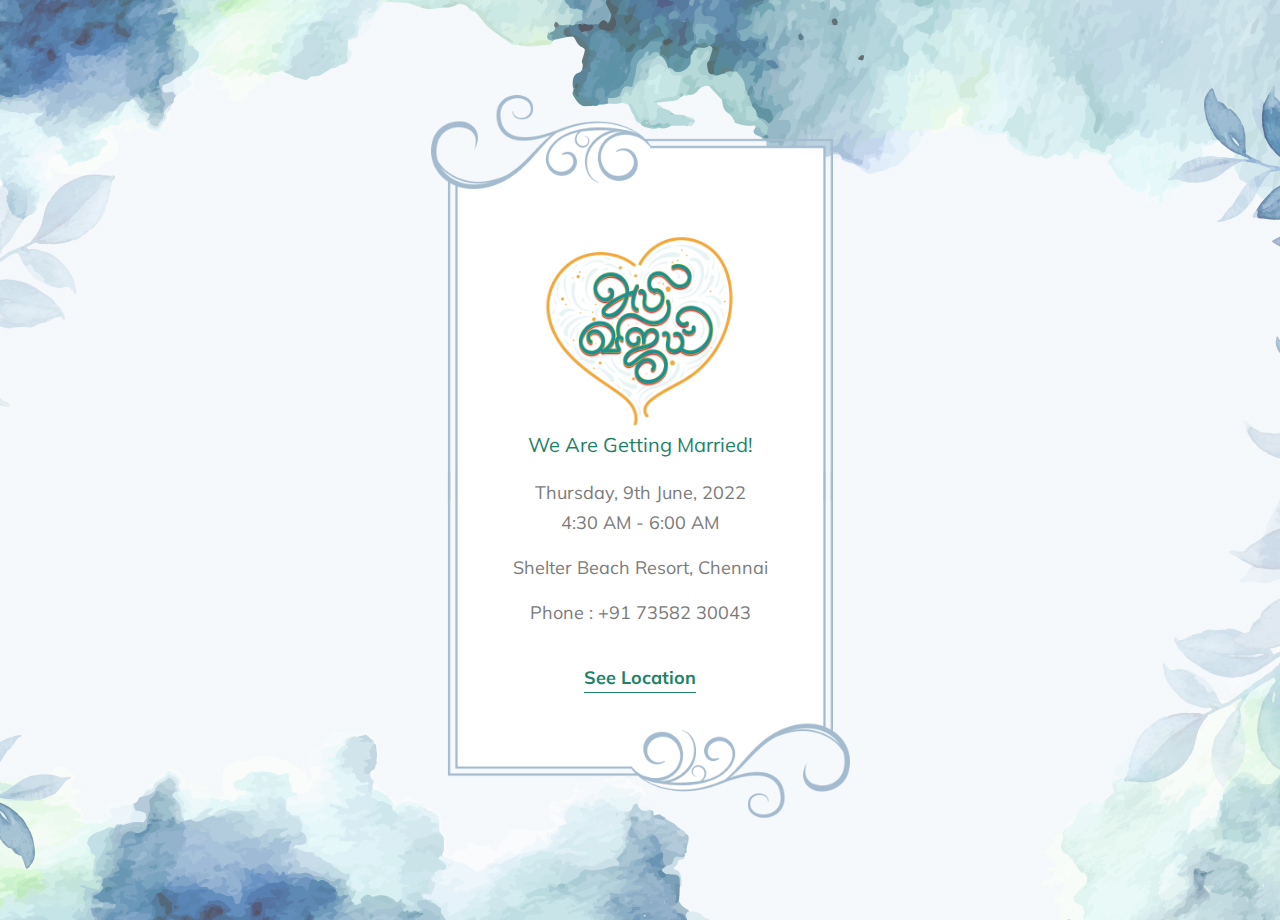
==== index.html @ 8e1abc57 "index changed" ====
<!DOCTYPE html>
<html lang="en">

<head>
    <meta charset="utf-8">
    <meta http-equiv="X-UA-Compatible" content="IE=edge">
    <meta name="viewport" content="width=device-width, initial-scale=1">
    <meta name="author" content="wpOceans">
    <link rel="shortcut icon" type="image/png" href="assets/images/favicon.png">
    <title> Abi Weds Vijay</title>
    <link href="assets/css/themify-icons.css" rel="stylesheet">
    <link href="assets/css/font-awesome.min.css" rel="stylesheet">
    <link href="assets/css/flaticon.css" rel="stylesheet">
    <link href="assets/css/bootstrap.min.css" rel="stylesheet">
    <link href="assets/css/magnific-popup.css" rel="stylesheet">
    <link href="assets/css/animate.css" rel="stylesheet">
    <link href="assets/css/owl.carousel.css" rel="stylesheet">
    <link href="assets/css/owl.theme.css" rel="stylesheet">
    <link href="assets/css/slick.css" rel="stylesheet">
    <link href="assets/css/slick-theme.css" rel="stylesheet">
    <link href="assets/css/swiper.min.css" rel="stylesheet">
    <link href="assets/css/nice-select.css" rel="stylesheet">
    <link href="assets/css/owl.transitions.css" rel="stylesheet">
    <link href="assets/css/jquery.fancybox.css" rel="stylesheet">
    <link href="assets/css/odometer-theme-default.css" rel="stylesheet">
    <link href="assets/css/style.css" rel="stylesheet">
</head>

<body>

    <!-- start page-wrapper -->
    <div class="page-wrapper">
        <!-- start preloader -->
        <div class="preloader">
            <div class="vertical-centered-box">
                <div class="content">
                    <div class="loader-circle"></div>
                    <div class="loader-line-mask">
                        <div class="loader-line"></div>
                    </div>
                    <img src="assets/images/favicon.png" alt="">
                </div>
            </div>
        </div>
        <!-- end preloader -->

        <!-- start of hero -->
        <section class="static-hero-s3">
            <div class="hero-container">
                <div class="hero-inner">
                    <div class="container">
                        <div class="row justify-content-center">
                            <div class="col-lg-6">
                                <div class="wpo-event-item">
                                    <div class="wpo-event-text">
                                        <img src="assets/images/abivijay/abivijay_2.png" width="200"
                                            alt="Abi weds Vijay">
                                        <!-- <h2>Abi & Vijay</h2> -->
                                        <p>We Are Getting Married!</p>
                                        <ul>
                                            <li>Thursday, 9th June, 2022 <br>
                                                4:30 AM - 6:00 AM</li>
                                            <li>Shelter Beach Resort, Chennai
                                            </li>
                                            <li>Phone : +91 73582 30043</li>

                                            <li> <a class="popup-gmaps"
                                                    href="https://www.google.com/maps/place/Shelter+Beach+Resorts/@12.7466112,80.2374624,17z/data=!3m1!4b1!4m8!3m7!1s0x3a55583d91b9e62b:0x82425ec29b78d66!5m2!4m1!1i2!8m2!3d12.7466112!4d80.2396511">See
                                                    Location</a></li>
                                        </ul>
                                    </div>
                                </div>
                            </div>
                        </div>
                    </div>
                </div>
            </div>
        </section>
        <!-- end of hero slider -->

        <!-- color-switcher -->
        <!-- <div class="color-switcher-wrap">
            <div class="color-switcher-item">
                <div class="color-toggle-btn">
                    <i class="fa fa-cog"></i>
                </div>
                <ul id="switcher">
                    <li class="btn btn1" id="Button1"></li>
                    <li class="btn btn2" id="Button2"></li>
                    <li class="btn btn3" id="Button3"></li>
                    <li class="btn btn4" id="Button4"></li>
                    <li class="btn btn5" id="Button5"></li>
                    <li class="btn btn6" id="Button6"></li>
                    <li class="btn btn7" id="Button7"></li>
                    <li class="btn btn8" id="Button8"></li>
                    <li class="btn btn9" id="Button9"></li>
                    <li class="btn btn10" id="Button10"></li>
                    <li class="btn btn11" id="Button11"></li>
                    <li class="btn btn12" id="Button12"></li>
                </ul>
            </div>
        </div> -->

    </div>
    <!-- end of page-wrapper -->

    <!-- All JavaScript files
    ================================================== -->
    <script src="assets/js/jquery.min.js"></script>
    <script src="assets/js/bootstrap.bundle.min.js"></script>
    <!-- Plugins for this template -->
    <script src="assets/js/modernizr.custom.js"></script>
    <script src="assets/js/jquery.dlmenu.js"></script>
    <script src="assets/js/jquery-plugin-collection.js"></script>
    <!-- Custom script for this template -->
    <script src="assets/js/script.js"></script>
</body>

</html>
---- assets/css/themify-icons.css ----
@font-face {
	font-family: 'themify';
	src:url('../fonts/themify.eot?-fvbane');
	src:url('../fonts/themify.eot?#iefix-fvbane') format('embedded-opentype'),
		url('../fonts/themify.woff?-fvbane') format('woff'),
		url('../fonts/themify.ttf?-fvbane') format('truetype'),
		url('../fonts/themify.svg?-fvbane#themify') format('svg');
	font-weight: normal;
	font-style: normal;
}

[class^="ti-"], [class*=" ti-"] {
	font-family: 'themify';
	speak: none;
	font-style: normal;
	font-weight: normal;
	font-variant: normal;
	text-transform: none;
	line-height: 1;

	/* Better Font Rendering =========== */
	-webkit-font-smoothing: antialiased;
	-moz-osx-font-smoothing: grayscale;
}

.ti-wand:before {
	content: "\e600";
}
.ti-volume:before {
	content: "\e601";
}
.ti-user:before {
	content: "\e602";
}
.ti-unlock:before {
	content: "\e603";
}
.ti-unlink:before {
	content: "\e604";
}
.ti-trash:before {
	content: "\e605";
}
.ti-thought:before {
	content: "\e606";
}
.ti-target:before {
	content: "\e607";
}
.ti-tag:before {
	content: "\e608";
}
.ti-tablet:before {
	content: "\e609";
}
.ti-star:before {
	content: "\e60a";
}
.ti-spray:before {
	content: "\e60b";
}
.ti-signal:before {
	content: "\e60c";
}
.ti-shopping-cart:before {
	content: "\e60d";
}
.ti-shopping-cart-full:before {
	content: "\e60e";
}
.ti-settings:before {
	content: "\e60f";
}
.ti-search:before {
	content: "\e610";
}
.ti-zoom-in:before {
	content: "\e611";
}
.ti-zoom-out:before {
	content: "\e612";
}
.ti-cut:before {
	content: "\e613";
}
.ti-ruler:before {
	content: "\e614";
}
.ti-ruler-pencil:before {
	content: "\e615";
}
.ti-ruler-alt:before {
	content: "\e616";
}
.ti-bookmark:before {
	content: "\e617";
}
.ti-bookmark-alt:before {
	content: "\e618";
}
.ti-reload:before {
	content: "\e619";
}
.ti-plus:before {
	content: "\e61a";
}
.ti-pin:before {
	content: "\e61b";
}
.ti-pencil:before {
	content: "\e61c";
}
.ti-pencil-alt:before {
	content: "\e61d";
}
.ti-paint-roller:before {
	content: "\e61e";
}
.ti-paint-bucket:before {
	content: "\e61f";
}
.ti-na:before {
	content: "\e620";
}
.ti-mobile:before {
	content: "\e621";
}
.ti-minus:before {
	content: "\e622";
}
.ti-medall:before {
	content: "\e623";
}
.ti-medall-alt:before {
	content: "\e624";
}
.ti-marker:before {
	content: "\e625";
}
.ti-marker-alt:before {
	content: "\e626";
}
.ti-arrow-up:before {
	content: "\e627";
}
.ti-arrow-right:before {
	content: "\e628";
}
.ti-arrow-left:before {
	content: "\e629";
}
.ti-arrow-down:before {
	content: "\e62a";
}
.ti-lock:before {
	content: "\e62b";
}
.ti-location-arrow:before {
	content: "\e62c";
}
.ti-link:before {
	content: "\e62d";
}
.ti-layout:before {
	content: "\e62e";
}
.ti-layers:before {
	content: "\e62f";
}
.ti-layers-alt:before {
	content: "\e630";
}
.ti-key:before {
	content: "\e631";
}
.ti-import:before {
	content: "\e632";
}
.ti-image:before {
	content: "\e633";
}
.ti-heart:before {
	content: "\e634";
}
.ti-heart-broken:before {
	content: "\e635";
}
.ti-hand-stop:before {
	content: "\e636";
}
.ti-hand-open:before {
	content: "\e637";
}
.ti-hand-drag:before {
	content: "\e638";
}
.ti-folder:before {
	content: "\e639";
}
.ti-flag:before {
	content: "\e63a";
}
.ti-flag-alt:before {
	content: "\e63b";
}
.ti-flag-alt-2:before {
	content: "\e63c";
}
.ti-eye:before {
	content: "\e63d";
}
.ti-export:before {
	content: "\e63e";
}
.ti-exchange-vertical:before {
	content: "\e63f";
}
.ti-desktop:before {
	content: "\e640";
}
.ti-cup:before {
	content: "\e641";
}
.ti-crown:before {
	content: "\e642";
}
.ti-comments:before {
	content: "\e643";
}
.ti-comment:before {
	content: "\e644";
}
.ti-comment-alt:before {
	content: "\e645";
}
.ti-close:before {
	content: "\e646";
}
.ti-clip:before {
	content: "\e647";
}
.ti-angle-up:before {
	content: "\e648";
}
.ti-angle-right:before {
	content: "\e649";
}
.ti-angle-left:before {
	content: "\e64a";
}
.ti-angle-down:before {
	content: "\e64b";
}
.ti-check:before {
	content: "\e64c";
}
.ti-check-box:before {
	content: "\e64d";
}
.ti-camera:before {
	content: "\e64e";
}
.ti-announcement:before {
	content: "\e64f";
}
.ti-brush:before {
	content: "\e650";
}
.ti-briefcase:before {
	content: "\e651";
}
.ti-bolt:before {
	content: "\e652";
}
.ti-bolt-alt:before {
	content: "\e653";
}
.ti-blackboard:before {
	content: "\e654";
}
.ti-bag:before {
	content: "\e655";
}
.ti-move:before {
	content: "\e656";
}
.ti-arrows-vertical:before {
	content: "\e657";
}
.ti-arrows-horizontal:before {
	content: "\e658";
}
.ti-fullscreen:before {
	content: "\e659";
}
.ti-arrow-top-right:before {
	content: "\e65a";
}
.ti-arrow-top-left:before {
	content: "\e65b";
}
.ti-arrow-circle-up:before {
	content: "\e65c";
}
.ti-arrow-circle-right:before {
	content: "\e65d";
}
.ti-arrow-circle-left:before {
	content: "\e65e";
}
.ti-arrow-circle-down:before {
	content: "\e65f";
}
.ti-angle-double-up:before {
	content: "\e660";
}
.ti-angle-double-right:before {
	content: "\e661";
}
.ti-angle-double-left:before {
	content: "\e662";
}
.ti-angle-double-down:before {
	content: "\e663";
}
.ti-zip:before {
	content: "\e664";
}
.ti-world:before {
	content: "\e665";
}
.ti-wheelchair:before {
	content: "\e666";
}
.ti-view-list:before {
	content: "\e667";
}
.ti-view-list-alt:before {
	content: "\e668";
}
.ti-view-grid:before {
	content: "\e669";
}
.ti-uppercase:before {
	content: "\e66a";
}
.ti-upload:before {
	content: "\e66b";
}
.ti-underline:before {
	content: "\e66c";
}
.ti-truck:before {
	content: "\e66d";
}
.ti-timer:before {
	content: "\e66e";
}
.ti-ticket:before {
	content: "\e66f";
}
.ti-thumb-up:before {
	content: "\e670";
}
.ti-thumb-down:before {
	content: "\e671";
}
.ti-text:before {
	content: "\e672";
}
.ti-stats-up:before {
	content: "\e673";
}
.ti-stats-down:before {
	content: "\e674";
}
.ti-split-v:before {
	content: "\e675";
}
.ti-split-h:before {
	content: "\e676";
}
.ti-smallcap:before {
	content: "\e677";
}
.ti-shine:before {
	content: "\e678";
}
.ti-shift-right:before {
	content: "\e679";
}
.ti-shift-left:before {
	content: "\e67a";
}
.ti-shield:before {
	content: "\e67b";
}
.ti-notepad:before {
	content: "\e67c";
}
.ti-server:before {
	content: "\e67d";
}
.ti-quote-right:before {
	content: "\e67e";
}
.ti-quote-left:before {
	content: "\e67f";
}
.ti-pulse:before {
	content: "\e680";
}
.ti-printer:before {
	content: "\e681";
}
.ti-power-off:before {
	content: "\e682";
}
.ti-plug:before {
	content: "\e683";
}
.ti-pie-chart:before {
	content: "\e684";
}
.ti-paragraph:before {
	content: "\e685";
}
.ti-panel:before {
	content: "\e686";
}
.ti-package:before {
	content: "\e687";
}
.ti-music:before {
	content: "\e688";
}
.ti-music-alt:before {
	content: "\e689";
}
.ti-mouse:before {
	content: "\e68a";
}
.ti-mouse-alt:before {
	content: "\e68b";
}
.ti-money:before {
	content: "\e68c";
}
.ti-microphone:before {
	content: "\e68d";
}
.ti-menu:before {
	content: "\e68e";
}
.ti-menu-alt:before {
	content: "\e68f";
}
.ti-map:before {
	content: "\e690";
}
.ti-map-alt:before {
	content: "\e691";
}
.ti-loop:before {
	content: "\e692";
}
.ti-location-pin:before {
	content: "\e693";
}
.ti-list:before {
	content: "\e694";
}
.ti-light-bulb:before {
	content: "\e695";
}
.ti-Italic:before {
	content: "\e696";
}
.ti-info:before {
	content: "\e697";
}
.ti-infinite:before {
	content: "\e698";
}
.ti-id-badge:before {
	content: "\e699";
}
.ti-hummer:before {
	content: "\e69a";
}
.ti-home:before {
	content: "\e69b";
}
.ti-help:before {
	content: "\e69c";
}
.ti-headphone:before {
	content: "\e69d";
}
.ti-harddrives:before {
	content: "\e69e";
}
.ti-harddrive:before {
	content: "\e69f";
}
.ti-gift:before {
	content: "\e6a0";
}
.ti-game:before {
	content: "\e6a1";
}
.ti-filter:before {
	content: "\e6a2";
}
.ti-files:before {
	content: "\e6a3";
}
.ti-file:before {
	content: "\e6a4";
}
.ti-eraser:before {
	content: "\e6a5";
}
.ti-envelope:before {
	content: "\e6a6";
}
.ti-download:before {
	content: "\e6a7";
}
.ti-direction:before {
	content: "\e6a8";
}
.ti-direction-alt:before {
	content: "\e6a9";
}
.ti-dashboard:before {
	content: "\e6aa";
}
.ti-control-stop:before {
	content: "\e6ab";
}
.ti-control-shuffle:before {
	content: "\e6ac";
}
.ti-control-play:before {
	content: "\e6ad";
}
.ti-control-pause:before {
	content: "\e6ae";
}
.ti-control-forward:before {
	content: "\e6af";
}
.ti-control-backward:before {
	content: "\e6b0";
}
.ti-cloud:before {
	content: "\e6b1";
}
.ti-cloud-up:before {
	content: "\e6b2";
}
.ti-cloud-down:before {
	content: "\e6b3";
}
.ti-clipboard:before {
	content: "\e6b4";
}
.ti-car:before {
	content: "\e6b5";
}
.ti-calendar:before {
	content: "\e6b6";
}
.ti-book:before {
	content: "\e6b7";
}
.ti-bell:before {
	content: "\e6b8";
}
.ti-basketball:before {
	content: "\e6b9";
}
.ti-bar-chart:before {
	content: "\e6ba";
}
.ti-bar-chart-alt:before {
	content: "\e6bb";
}
.ti-back-right:before {
	content: "\e6bc";
}
.ti-back-left:before {
	content: "\e6bd";
}
.ti-arrows-corner:before {
	content: "\e6be";
}
.ti-archive:before {
	content: "\e6bf";
}
.ti-anchor:before {
	content: "\e6c0";
}
.ti-align-right:before {
	content: "\e6c1";
}
.ti-align-left:before {
	content: "\e6c2";
}
.ti-align-justify:before {
	content: "\e6c3";
}
.ti-align-center:before {
	content: "\e6c4";
}
.ti-alert:before {
	content: "\e6c5";
}
.ti-alarm-clock:before {
	content: "\e6c6";
}
.ti-agenda:before {
	content: "\e6c7";
}
.ti-write:before {
	content: "\e6c8";
}
.ti-window:before {
	content: "\e6c9";
}
.ti-widgetized:before {
	content: "\e6ca";
}
.ti-widget:before {
	content: "\e6cb";
}
.ti-widget-alt:before {
	content: "\e6cc";
}
.ti-wallet:before {
	content: "\e6cd";
}
.ti-video-clapper:before {
	content: "\e6ce";
}
.ti-video-camera:before {
	content: "\e6cf";
}
.ti-vector:before {
	content: "\e6d0";
}
.ti-themify-logo:before {
	content: "\e6d1";
}
.ti-themify-favicon:before {
	content: "\e6d2";
}
.ti-themify-favicon-alt:before {
	content: "\e6d3";
}
.ti-support:before {
	content: "\e6d4";
}
.ti-stamp:before {
	content: "\e6d5";
}
.ti-split-v-alt:before {
	content: "\e6d6";
}
.ti-slice:before {
	content: "\e6d7";
}
.ti-shortcode:before {
	content: "\e6d8";
}
.ti-shift-right-alt:before {
	content: "\e6d9";
}
.ti-shift-left-alt:before {
	content: "\e6da";
}
.ti-ruler-alt-2:before {
	content: "\e6db";
}
.ti-receipt:before {
	content: "\e6dc";
}
.ti-pin2:before {
	content: "\e6dd";
}
.ti-pin-alt:before {
	content: "\e6de";
}
.ti-pencil-alt2:before {
	content: "\e6df";
}
.ti-palette:before {
	content: "\e6e0";
}
.ti-more:before {
	content: "\e6e1";
}
.ti-more-alt:before {
	content: "\e6e2";
}
.ti-microphone-alt:before {
	content: "\e6e3";
}
.ti-magnet:before {
	content: "\e6e4";
}
.ti-line-double:before {
	content: "\e6e5";
}
.ti-line-dotted:before {
	content: "\e6e6";
}
.ti-line-dashed:before {
	content: "\e6e7";
}
.ti-layout-width-full:before {
	content: "\e6e8";
}
.ti-layout-width-default:before {
	content: "\e6e9";
}
.ti-layout-width-default-alt:before {
	content: "\e6ea";
}
.ti-layout-tab:before {
	content: "\e6eb";
}
.ti-layout-tab-window:before {
	content: "\e6ec";
}
.ti-layout-tab-v:before {
	content: "\e6ed";
}
.ti-layout-tab-min:before {
	content: "\e6ee";
}
.ti-layout-slider:before {
	content: "\e6ef";
}
.ti-layout-slider-alt:before {
	content: "\e6f0";
}
.ti-layout-sidebar-right:before {
	content: "\e6f1";
}
.ti-layout-sidebar-none:before {
	content: "\e6f2";
}
.ti-layout-sidebar-left:before {
	content: "\e6f3";
}
.ti-layout-placeholder:before {
	content: "\e6f4";
}
.ti-layout-menu:before {
	content: "\e6f5";
}
.ti-layout-menu-v:before {
	content: "\e6f6";
}
.ti-layout-menu-separated:before {
	content: "\e6f7";
}
.ti-layout-menu-full:before {
	content: "\e6f8";
}
.ti-layout-media-right-alt:before {
	content: "\e6f9";
}
.ti-layout-media-right:before {
	content: "\e6fa";
}
.ti-layout-media-overlay:before {
	content: "\e6fb";
}
.ti-layout-media-overlay-alt:before {
	content: "\e6fc";
}
.ti-layout-media-overlay-alt-2:before {
	content: "\e6fd";
}
.ti-layout-media-left-alt:before {
	content: "\e6fe";
}
.ti-layout-media-left:before {
	content: "\e6ff";
}
.ti-layout-media-center-alt:before {
	content: "\e700";
}
.ti-layout-media-center:before {
	content: "\e701";
}
.ti-layout-list-thumb:before {
	content: "\e702";
}
.ti-layout-list-thumb-alt:before {
	content: "\e703";
}
.ti-layout-list-post:before {
	content: "\e704";
}
.ti-layout-list-large-image:before {
	content: "\e705";
}
.ti-layout-line-solid:before {
	content: "\e706";
}
.ti-layout-grid4:before {
	content: "\e707";
}
.ti-layout-grid3:before {
	content: "\e708";
}
.ti-layout-grid2:before {
	content: "\e709";
}
.ti-layout-grid2-thumb:before {
	content: "\e70a";
}
.ti-layout-cta-right:before {
	content: "\e70b";
}
.ti-layout-cta-left:before {
	content: "\e70c";
}
.ti-layout-cta-center:before {
	content: "\e70d";
}
.ti-layout-cta-btn-right:before {
	content: "\e70e";
}
.ti-layout-cta-btn-left:before {
	content: "\e70f";
}
.ti-layout-column4:before {
	content: "\e710";
}
.ti-layout-column3:before {
	content: "\e711";
}
.ti-layout-column2:before {
	content: "\e712";
}
.ti-layout-accordion-separated:before {
	content: "\e713";
}
.ti-layout-accordion-merged:before {
	content: "\e714";
}
.ti-layout-accordion-list:before {
	content: "\e715";
}
.ti-ink-pen:before {
	content: "\e716";
}
.ti-info-alt:before {
	content: "\e717";
}
.ti-help-alt:before {
	content: "\e718";
}
.ti-headphone-alt:before {
	content: "\e719";
}
.ti-hand-point-up:before {
	content: "\e71a";
}
.ti-hand-point-right:before {
	content: "\e71b";
}
.ti-hand-point-left:before {
	content: "\e71c";
}
.ti-hand-point-down:before {
	content: "\e71d";
}
.ti-gallery:before {
	content: "\e71e";
}
.ti-face-smile:before {
	content: "\e71f";
}
.ti-face-sad:before {
	content: "\e720";
}
.ti-credit-card:before {
	content: "\e721";
}
.ti-control-skip-forward:before {
	content: "\e722";
}
.ti-control-skip-backward:before {
	content: "\e723";
}
.ti-control-record:before {
	content: "\e724";
}
.ti-control-eject:before {
	content: "\e725";
}
.ti-comments-smiley:before {
	content: "\e726";
}
.ti-brush-alt:before {
	content: "\e727";
}
.ti-youtube:before {
	content: "\e728";
}
.ti-vimeo:before {
	content: "\e729";
}
.ti-twitter:before {
	content: "\e72a";
}
.ti-time:before {
	content: "\e72b";
}
.ti-tumblr:before {
	content: "\e72c";
}
.ti-skype:before {
	content: "\e72d";
}
.ti-share:before {
	content: "\e72e";
}
.ti-share-alt:before {
	content: "\e72f";
}
.ti-rocket:before {
	content: "\e730";
}
.ti-pinterest:before {
	content: "\e731";
}
.ti-new-window:before {
	content: "\e732";
}
.ti-microsoft:before {
	content: "\e733";
}
.ti-list-ol:before {
	content: "\e734";
}
.ti-linkedin:before {
	content: "\e735";
}
.ti-layout-sidebar-2:before {
	content: "\e736";
}
.ti-layout-grid4-alt:before {
	content: "\e737";
}
.ti-layout-grid3-alt:before {
	content: "\e738";
}
.ti-layout-grid2-alt:before {
	content: "\e739";
}
.ti-layout-column4-alt:before {
	content: "\e73a";
}
.ti-layout-column3-alt:before {
	content: "\e73b";
}
.ti-layout-column2-alt:before {
	content: "\e73c";
}
.ti-instagram:before {
	content: "\e73d";
}
.ti-google:before {
	content: "\e73e";
}
.ti-github:before {
	content: "\e73f";
}
.ti-flickr:before {
	content: "\e740";
}
.ti-facebook:before {
	content: "\e741";
}
.ti-dropbox:before {
	content: "\e742";
}
.ti-dribbble:before {
	content: "\e743";
}
.ti-apple:before {
	content: "\e744";
}
.ti-android:before {
	content: "\e745";
}
.ti-save:before {
	content: "\e746";
}
.ti-save-alt:before {
	content: "\e747";
}
.ti-yahoo:before {
	content: "\e748";
}
.ti-wordpress:before {
	content: "\e749";
}
.ti-vimeo-alt:before {
	content: "\e74a";
}
.ti-twitter-alt:before {
	content: "\e74b";
}
.ti-tumblr-alt:before {
	content: "\e74c";
}
.ti-trello:before {
	content: "\e74d";
}
.ti-stack-overflow:before {
	content: "\e74e";
}
.ti-soundcloud:before {
	content: "\e74f";
}
.ti-sharethis:before {
	content: "\e750";
}
.ti-sharethis-alt:before {
	content: "\e751";
}
.ti-reddit:before {
	content: "\e752";
}
.ti-pinterest-alt:before {
	content: "\e753";
}
.ti-microsoft-alt:before {
	content: "\e754";
}
.ti-linux:before {
	content: "\e755";
}
.ti-jsfiddle:before {
	content: "\e756";
}
.ti-joomla:before {
	content: "\e757";
}
.ti-html5:before {
	content: "\e758";
}
.ti-flickr-alt:before {
	content: "\e759";
}
.ti-email:before {
	content: "\e75a";
}
.ti-drupal:before {
	content: "\e75b";
}
.ti-dropbox-alt:before {
	content: "\e75c";
}
.ti-css3:before {
	content: "\e75d";
}
.ti-rss:before {
	content: "\e75e";
}
.ti-rss-alt:before {
	content: "\e75f";
}
---- assets/css/flaticon.css ----
@font-face {
    font-family: "flaticon";
    src: url("../fonts/flaticon.ttf?7be827e199392bb56ae95dacf43f5036") format("truetype"),
url("../fonts/flaticon.woff?7be827e199392bb56ae95dacf43f5036") format("woff"),
url("../fonts/flaticon.woff2?7be827e199392bb56ae95dacf43f5036") format("woff2"),
url("../fonts/flaticon.eot?7be827e199392bb56ae95dacf43f5036#iefix") format("embedded-opentype"),
url("../fonts/flaticon.svg?7be827e199392bb56ae95dacf43f5036#flaticon") format("svg");
}

i[class^="flaticon-"]:before, i[class*=" flaticon-"]:before {
    font-family: flaticon !important;
    font-style: normal;
    font-weight: normal !important;
    font-variant: normal;
    text-transform: none;
    font-size: 20px;
    -webkit-font-smoothing: antialiased;
    -moz-osx-font-smoothing: grayscale;
}

.flaticon-email:before {
    content: "\f101";
}
.flaticon-phone-call:before {
    content: "\f102";
}
.flaticon-maps-and-flags:before {
    content: "\f103";
}
.flaticon-instagram:before {
    content: "\f104";
}
.flaticon-gallery:before {
    content: "\f105";
}
.flaticon-serving-dish:before {
    content: "\f106";
}
.flaticon-edit:before {
    content: "\f107";
}
.flaticon-left-arrow:before {
    content: "\f108";
}
.flaticon-wedding:before {
    content: "\f109";
}
.flaticon-cake:before {
    content: "\f10a";
}
.flaticon-wedding-rings:before {
    content: "\f10b";
}
.flaticon-play:before {
    content: "\f10c";
}
.flaticon-quotation:before {
    content: "\f10d";
}
.flaticon-dove:before {
    content: "\f10e";
}
.flaticon-calendar:before {
    content: "\f10f";
}
.flaticon-heart:before {
    content: "\f110";
}
.flaticon-pinterest:before {
    content: "\f111";
}
.flaticon-facebook-app-symbol:before {
    content: "\f112";
}
.flaticon-twitter:before {
    content: "\f113";
}
.flaticon-instagram-1:before {
    content: "\f114";
}
.flaticon-linkedin:before {
    content: "\f115";
}
.flaticon-youtube:before {
    content: "\f116";
}
.flaticon-search:before {
    content: "\f117";
}
.flaticon-shopping-cart:before {
    content: "\f118";
}
.flaticon-left-arrow-1:before {
    content: "\f119";
}
.flaticon-user:before {
    content: "\f11a";
}
.flaticon-comment-white-oval-bubble:before {
    content: "\f11b";
}
.flaticon-calendar-1:before {
    content: "\f11c";
}
.flaticon-right-arrow:before {
    content: "\f11d";
}
.flaticon-play-1:before {
    content: "\f11e";
}
.flaticon-left-quote:before {
    content: "\f11f";
}
.flaticon-right-arrow-1:before {
    content: "\f120";
}
.flaticon-left-arrow-2:before {
    content: "\f121";
}
.flaticon-next:before {
    content: "\f122";
}
---- assets/css/nice-select.css ----
.nice-select {
  -webkit-tap-highlight-color: transparent;
  background-color: #fff;
  border-radius: 5px;
  border: solid 1px #e8e8e8;
  box-sizing: border-box;
  clear: both;
  cursor: pointer;
  display: block;
  float: left;
  font-family: inherit;
  font-size: 14px;
  font-weight: normal;
  height: 42px;
  line-height: 40px;
  outline: none;
  padding-left: 18px;
  padding-right: 30px;
  position: relative;
  text-align: left !important;
  -webkit-transition: all 0.2s ease-in-out;
  transition: all 0.2s ease-in-out;
  -webkit-user-select: none;
     -moz-user-select: none;
      -ms-user-select: none;
          user-select: none;
  white-space: nowrap;
  width: auto; }
  .nice-select:hover {
    border-color: #dbdbdb; }
  .nice-select:active, .nice-select.open, .nice-select:focus {
    border-color: #999; }
  .nice-select:after {
    border-bottom: 2px solid #999;
    border-right: 2px solid #999;
    content: '';
    display: block;
    height: 5px;
    margin-top: -4px;
    pointer-events: none;
    position: absolute;
    right: 12px;
    top: 50%;
    -webkit-transform-origin: 66% 66%;
        -ms-transform-origin: 66% 66%;
            transform-origin: 66% 66%;
    -webkit-transform: rotate(45deg);
        -ms-transform: rotate(45deg);
            transform: rotate(45deg);
    -webkit-transition: all 0.15s ease-in-out;
    transition: all 0.15s ease-in-out;
    width: 5px; }
  .nice-select.open:after {
    -webkit-transform: rotate(-135deg);
        -ms-transform: rotate(-135deg);
            transform: rotate(-135deg); }
  .nice-select.open .list {
    opacity: 1;
    pointer-events: auto;
    -webkit-transform: scale(1) translateY(0);
        -ms-transform: scale(1) translateY(0);
            transform: scale(1) translateY(0); }
  .nice-select.disabled {
    border-color: #ededed;
    color: #999;
    pointer-events: none; }
    .nice-select.disabled:after {
      border-color: #cccccc; }
  .nice-select.wide {
    width: 100%; }
    .nice-select.wide .list {
      left: 0 !important;
      right: 0 !important; }
  .nice-select.right {
    float: right; }
    .nice-select.right .list {
      left: auto;
      right: 0; }
  .nice-select.small {
    font-size: 12px;
    height: 36px;
    line-height: 34px; }
    .nice-select.small:after {
      height: 4px;
      width: 4px; }
    .nice-select.small .option {
      line-height: 34px;
      min-height: 34px; }
  .nice-select .list {
    background-color: #fff;
    border-radius: 5px;
    box-shadow: 0 0 0 1px rgba(68, 68, 68, 0.11);
    box-sizing: border-box;
    margin-top: 4px;
    opacity: 0;
    overflow: hidden;
    padding: 0;
    pointer-events: none;
    position: absolute;
    top: 100%;
    left: 0;
    -webkit-transform-origin: 50% 0;
        -ms-transform-origin: 50% 0;
            transform-origin: 50% 0;
    -webkit-transform: scale(0.75) translateY(-21px);
        -ms-transform: scale(0.75) translateY(-21px);
            transform: scale(0.75) translateY(-21px);
    -webkit-transition: all 0.2s cubic-bezier(0.5, 0, 0, 1.25), opacity 0.15s ease-out;
    transition: all 0.2s cubic-bezier(0.5, 0, 0, 1.25), opacity 0.15s ease-out;
    z-index: 9; }
    .nice-select .list:hover .option:not(:hover) {
      background-color: transparent !important; }
  .nice-select .option {
    cursor: pointer;
    font-weight: 400;
    line-height: 40px;
    list-style: none;
    min-height: 40px;
    outline: none;
    padding-left: 18px;
    padding-right: 29px;
    text-align: left;
    -webkit-transition: all 0.2s;
    transition: all 0.2s; }
    .nice-select .option:hover, .nice-select .option.focus, .nice-select .option.selected.focus {
      background-color: #f6f6f6; }
    .nice-select .option.selected {
      font-weight: bold; }
    .nice-select .option.disabled {
      background-color: transparent;
      color: #999;
      cursor: default; }

.no-csspointerevents .nice-select .list {
  display: none; }

.no-csspointerevents .nice-select.open .list {
  display: block; }
---- assets/css/odometer-theme-default.css ----
.odometer.odometer-auto-theme, .odometer.odometer-theme-default {
  display: inline-block;
  vertical-align: middle;
  *vertical-align: auto;
  *zoom: 1;
  *display: inline;
  position: relative;
}
.odometer.odometer-auto-theme .odometer-digit, .odometer.odometer-theme-default .odometer-digit {
  display: inline-block;
  vertical-align: middle;
  *vertical-align: auto;
  *zoom: 1;
  *display: inline;
  position: relative;
}
.odometer.odometer-auto-theme .odometer-digit .odometer-digit-spacer, .odometer.odometer-theme-default .odometer-digit .odometer-digit-spacer {
  display: inline-block;
  vertical-align: middle;
  *vertical-align: auto;
  *zoom: 1;
  *display: inline;
  visibility: hidden;
}
.odometer.odometer-auto-theme .odometer-digit .odometer-digit-inner, .odometer.odometer-theme-default .odometer-digit .odometer-digit-inner {
  text-align: left;
  display: block;
  position: absolute;
  top: 0;
  left: 0;
  right: 0;
  bottom: 0;
  overflow: hidden;
}
.odometer.odometer-auto-theme .odometer-digit .odometer-ribbon, .odometer.odometer-theme-default .odometer-digit .odometer-ribbon {
  display: block;
}
.odometer.odometer-auto-theme .odometer-digit .odometer-ribbon-inner, .odometer.odometer-theme-default .odometer-digit .odometer-ribbon-inner {
  display: block;
  -webkit-backface-visibility: hidden;
}
.odometer.odometer-auto-theme .odometer-digit .odometer-value, .odometer.odometer-theme-default .odometer-digit .odometer-value {
  display: block;
  -webkit-transform: translateZ(0);
}
.odometer.odometer-auto-theme .odometer-digit .odometer-value.odometer-last-value, .odometer.odometer-theme-default .odometer-digit .odometer-value.odometer-last-value {
  position: absolute;
}
.odometer.odometer-auto-theme.odometer-animating-up .odometer-ribbon-inner, .odometer.odometer-theme-default.odometer-animating-up .odometer-ribbon-inner {
  -webkit-transition: -webkit-transform 2s;
  -moz-transition: -moz-transform 2s;
  -ms-transition: -ms-transform 2s;
  -o-transition: -o-transform 2s;
  transition: transform 2s;
}
.odometer.odometer-auto-theme.odometer-animating-up.odometer-animating .odometer-ribbon-inner, .odometer.odometer-theme-default.odometer-animating-up.odometer-animating .odometer-ribbon-inner {
  -webkit-transform: translateY(-100%);
  -moz-transform: translateY(-100%);
  -ms-transform: translateY(-100%);
  -o-transform: translateY(-100%);
  transform: translateY(-100%);
}
.odometer.odometer-auto-theme.odometer-animating-down .odometer-ribbon-inner, .odometer.odometer-theme-default.odometer-animating-down .odometer-ribbon-inner {
  -webkit-transform: translateY(-100%);
  -moz-transform: translateY(-100%);
  -ms-transform: translateY(-100%);
  -o-transform: translateY(-100%);
  transform: translateY(-100%);
}
.odometer.odometer-auto-theme.odometer-animating-down.odometer-animating .odometer-ribbon-inner, .odometer.odometer-theme-default.odometer-animating-down.odometer-animating .odometer-ribbon-inner {
  -webkit-transition: -webkit-transform 2s;
  -moz-transition: -moz-transform 2s;
  -ms-transition: -ms-transform 2s;
  -o-transition: -o-transform 2s;
  transition: transform 2s;
  -webkit-transform: translateY(0);
  -moz-transform: translateY(0);
  -ms-transform: translateY(0);
  -o-transform: translateY(0);
  transform: translateY(0);
}

.odometer.odometer-auto-theme, .odometer.odometer-theme-default {
  font-family: "Helvetica Neue", sans-serif;
  line-height: 1.1em;
}
.odometer.odometer-auto-theme .odometer-value, .odometer.odometer-theme-default .odometer-value {
  text-align: center;
}
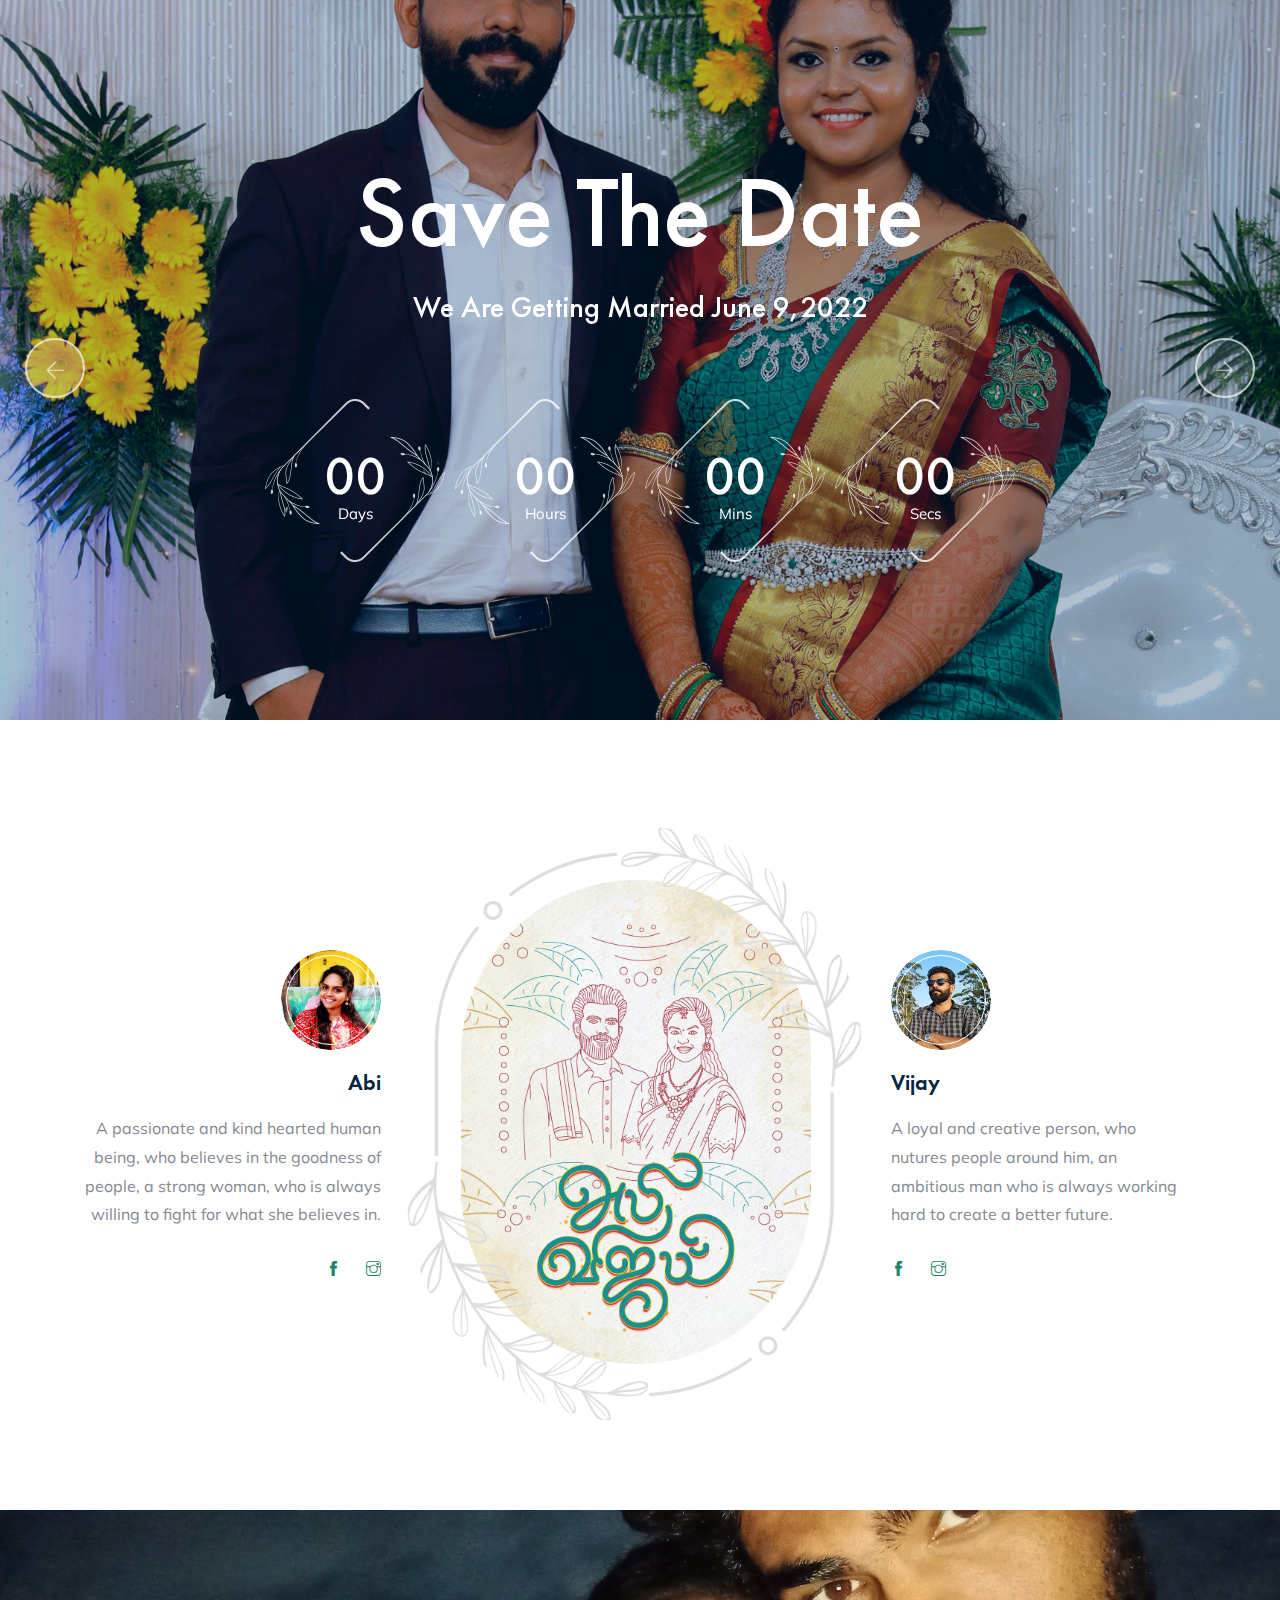
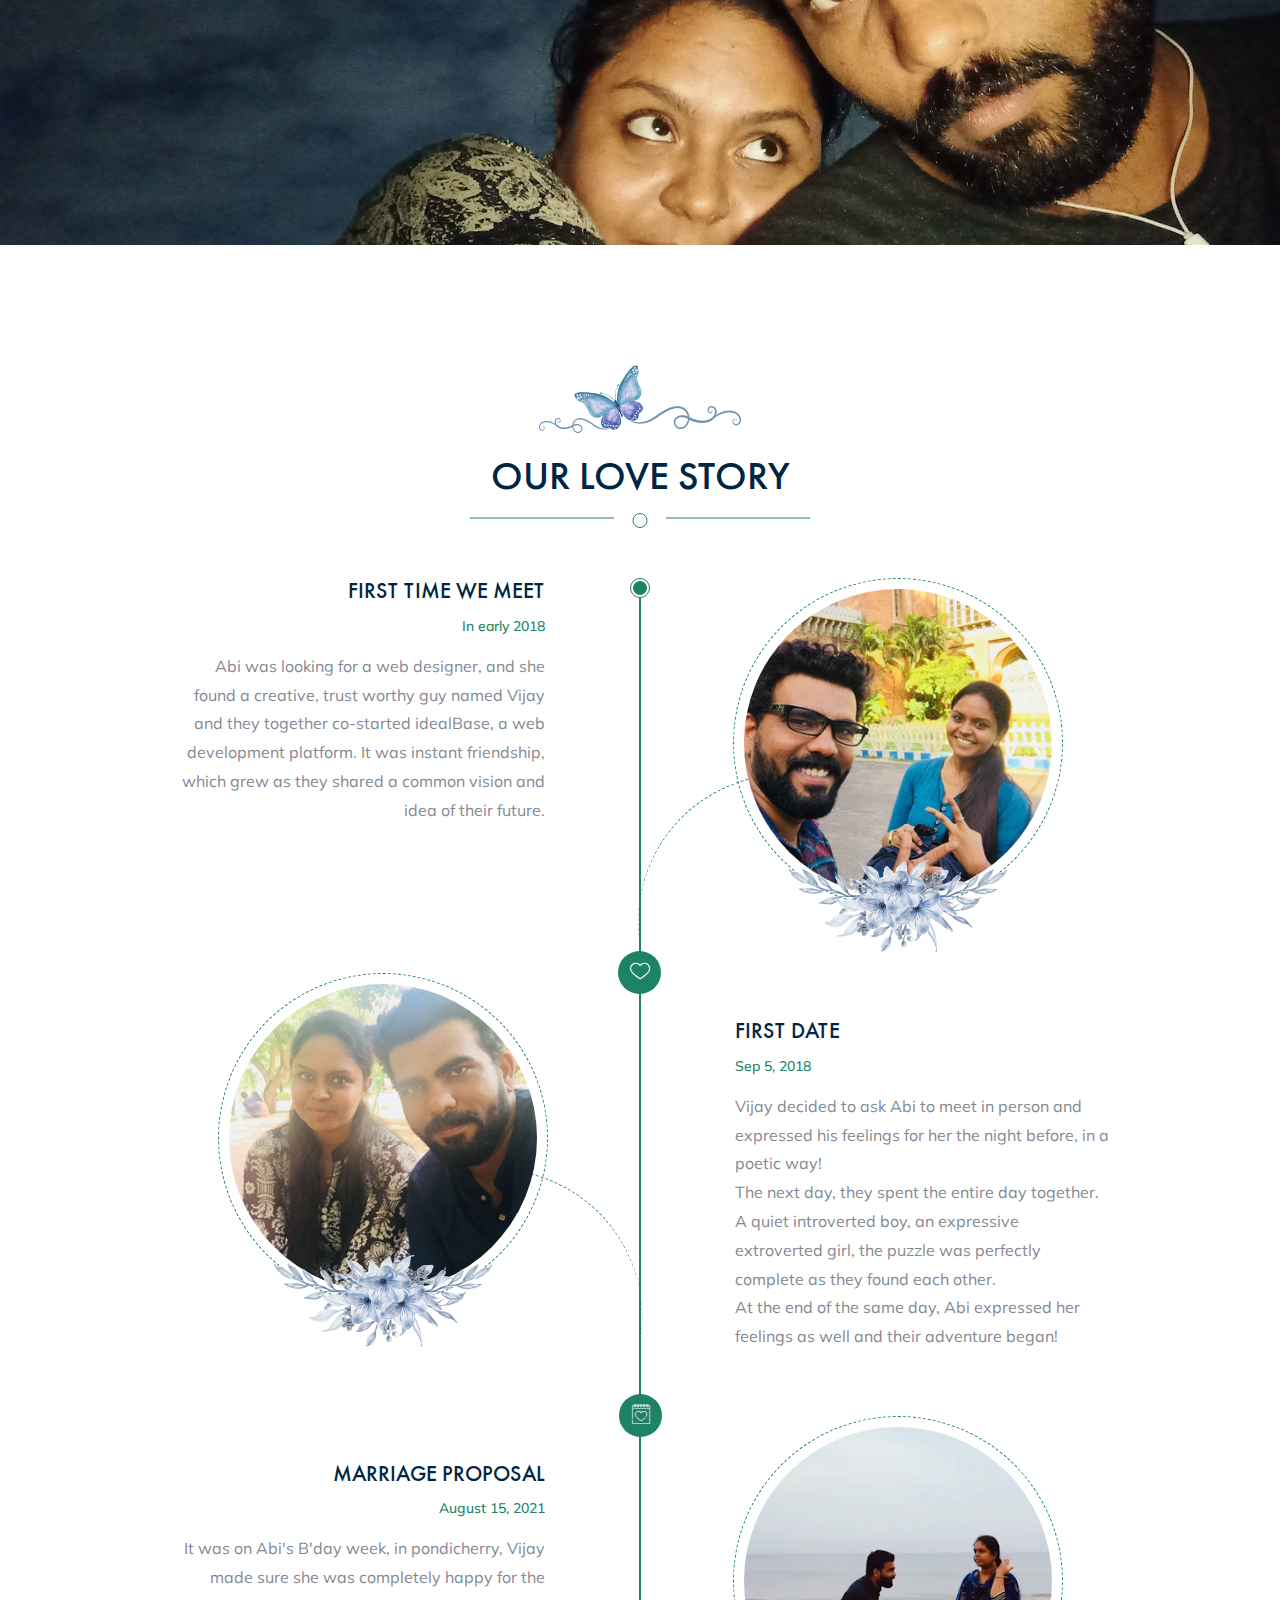
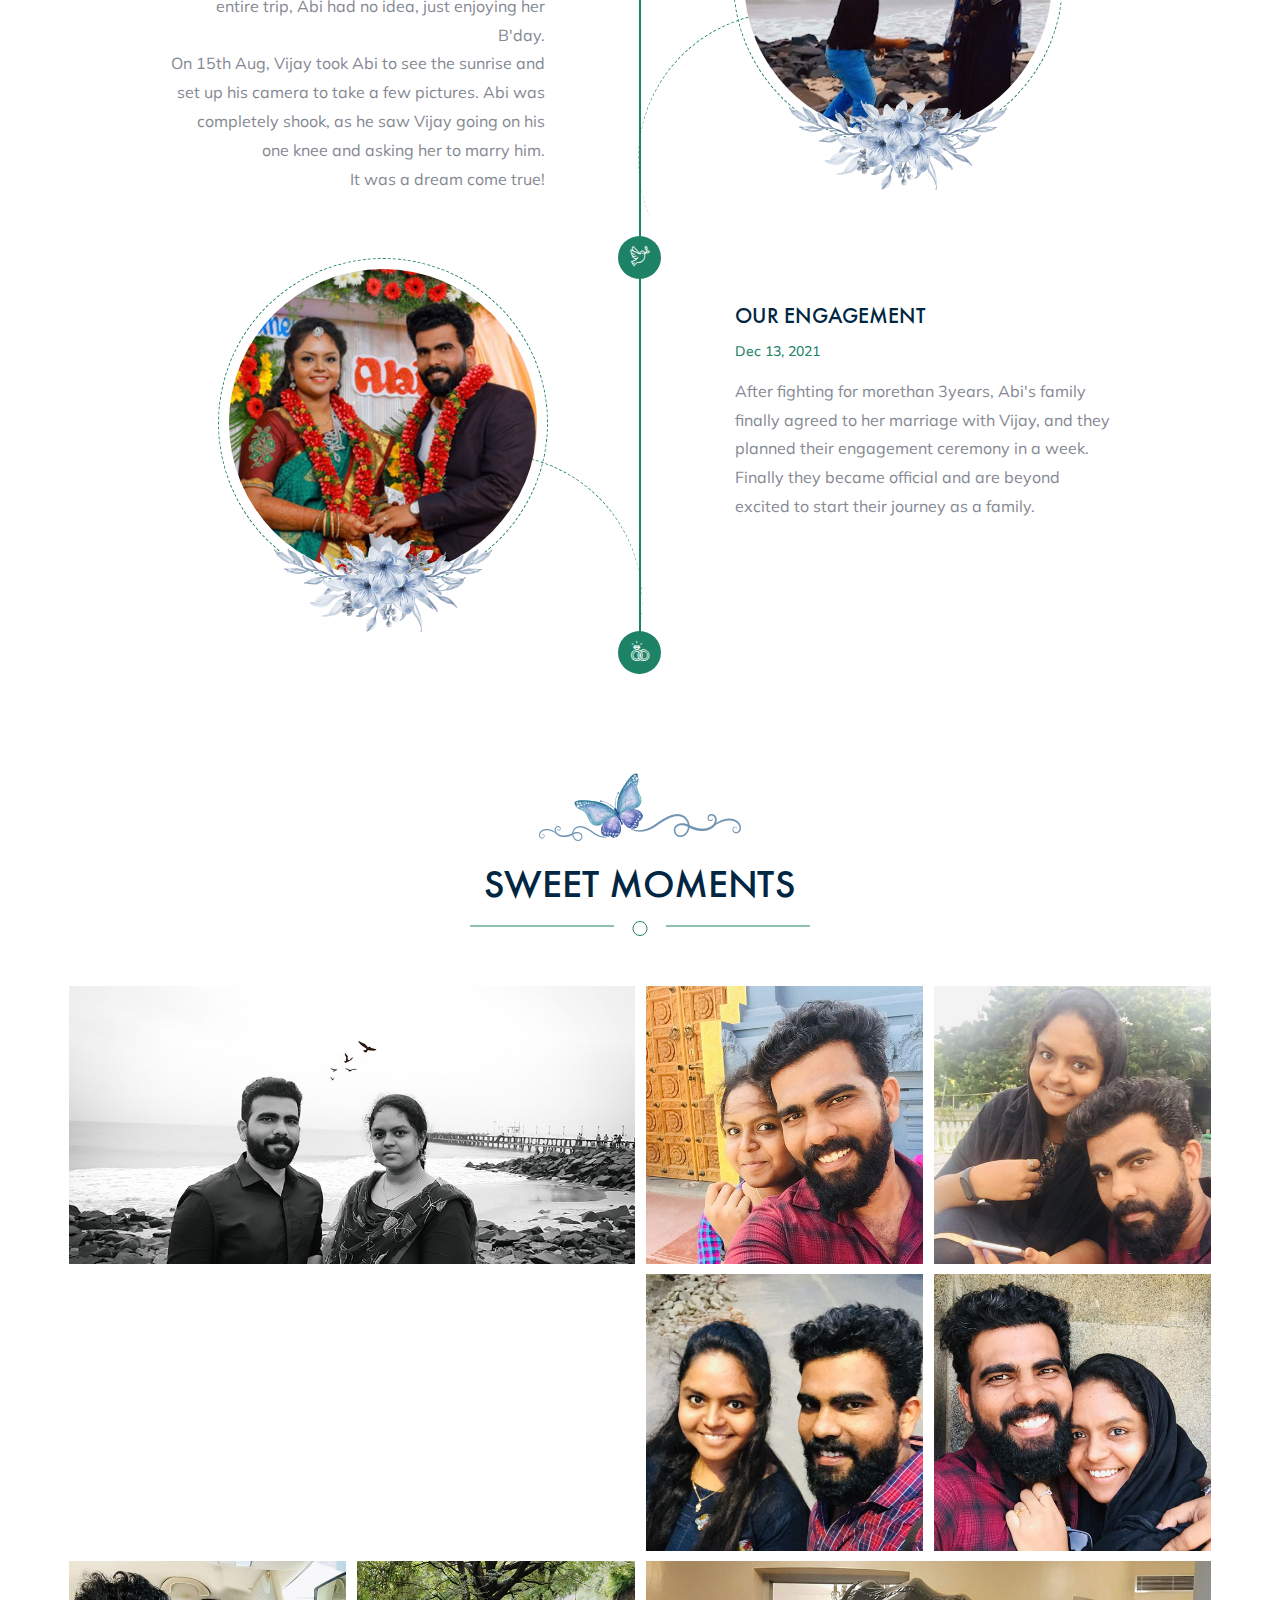
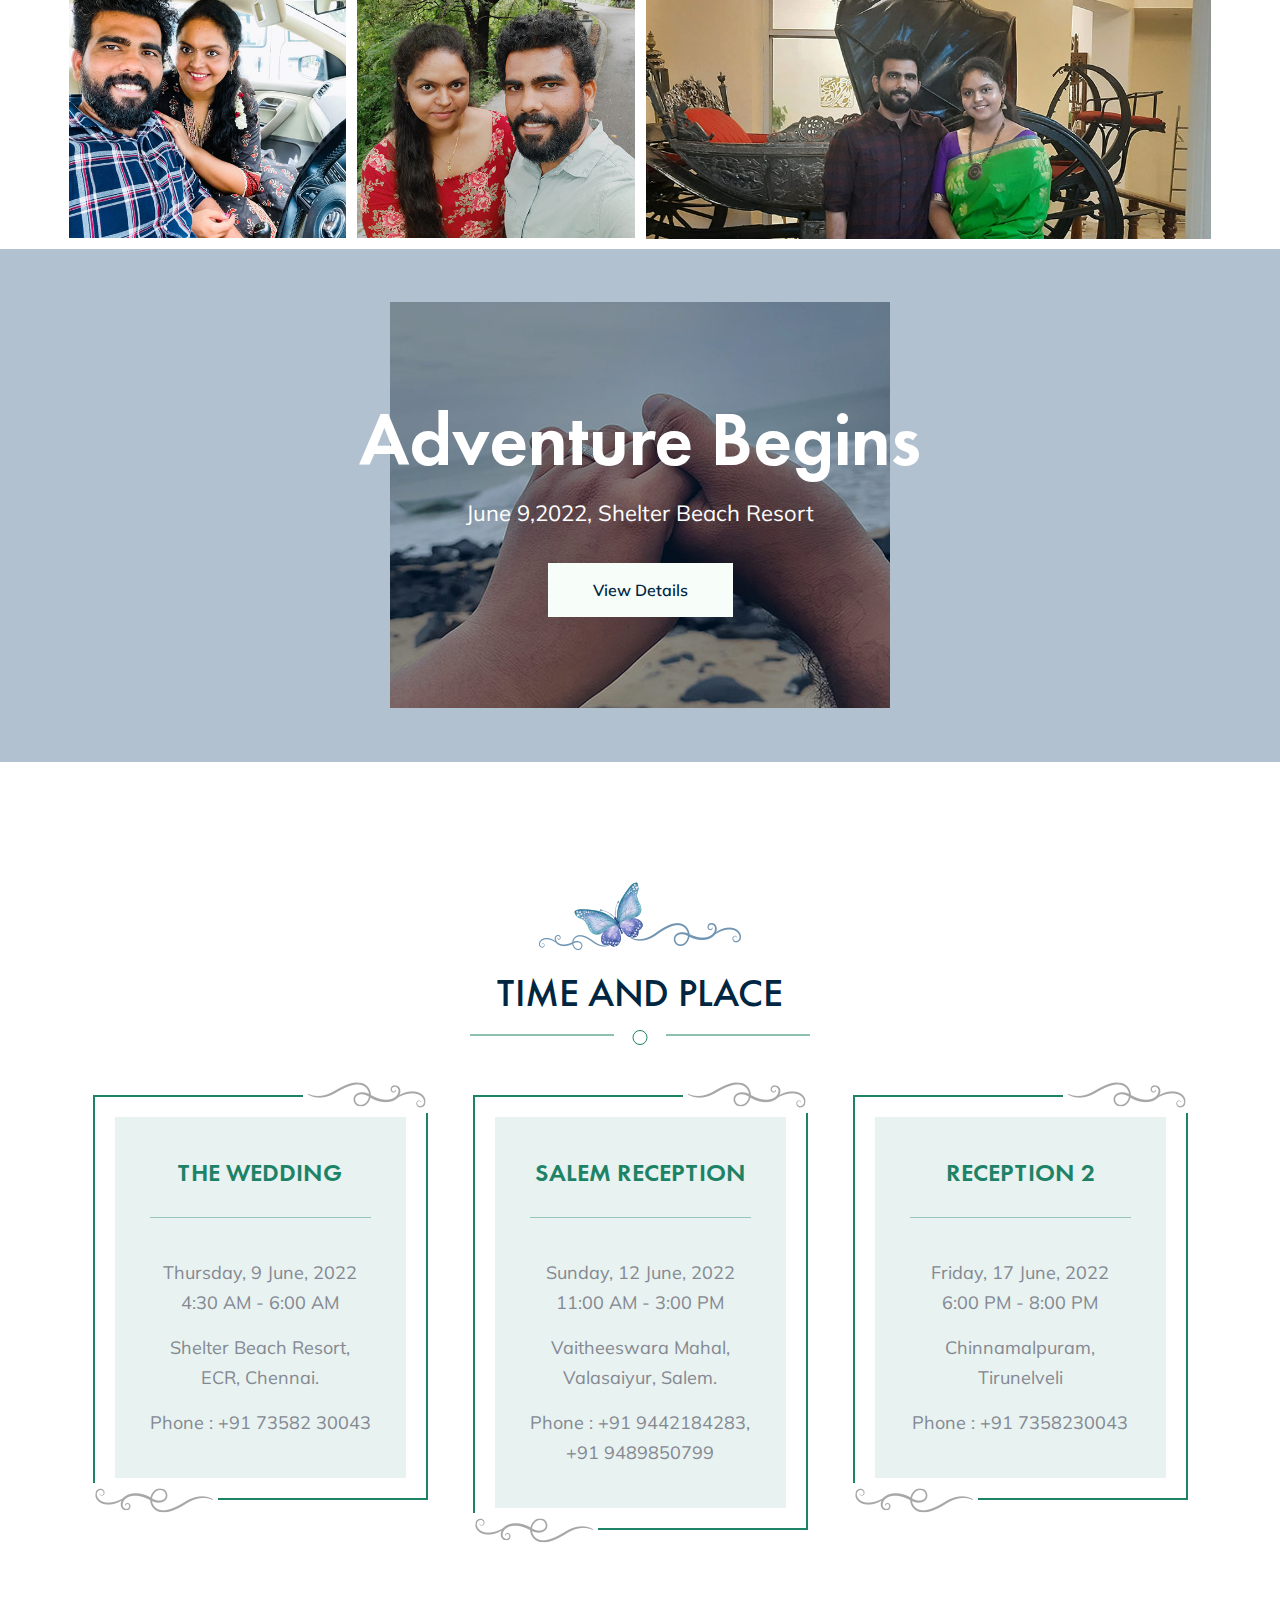
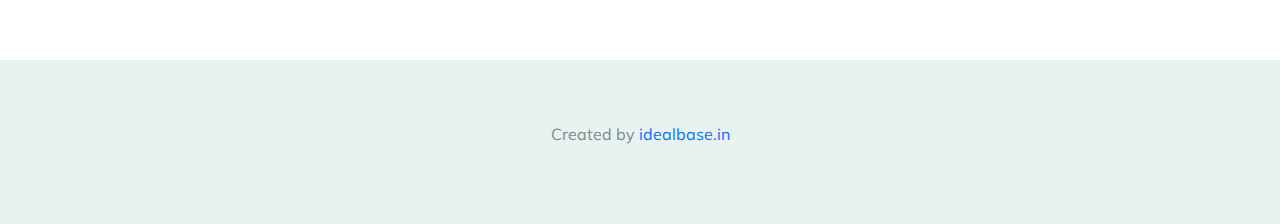
==== commit 2d20203e: "update" ====
--- a/index.html
+++ b/index.html
@@ -7,7 +7,7 @@
     <meta name="viewport" content="width=device-width, initial-scale=1">
     <meta name="author" content="wpOceans">
     <link rel="shortcut icon" type="image/png" href="assets/images/favicon.png">
-    <title> Abi Weds Vijay</title>
+    <title> Abi weds Vijay</title>
     <link href="assets/css/themify-icons.css" rel="stylesheet">
     <link href="assets/css/font-awesome.min.css" rel="stylesheet">
     <link href="assets/css/flaticon.css" rel="stylesheet">
@@ -43,40 +43,772 @@
             </div>
         </div>
         <!-- end preloader -->
-
+        <!-- Start header -->
+        <!-- <header id="header">
+            <div class="wpo-site-header wpo-header-style-3">
+                <nav class="navigation navbar navbar-expand-lg navbar-light">
+                    <div class="container-fluid">
+                        <div class="row align-items-center">
+                            <div class="col-lg-3 col-md-3 col-3 d-lg-none dl-block">
+                                <div class="mobail-menu">
+                                    <button type="button" class="navbar-toggler open-btn">
+                                        <span class="sr-only">Toggle navigation</span>
+                                        <span class="icon-bar first-angle"></span>
+                                        <span class="icon-bar middle-angle"></span>
+                                        <span class="icon-bar last-angle"></span>
+                                    </button>
+                                </div>
+                            </div>
+                            <div class="col-lg-2 col-md-6 col-6">
+                                <div class="navbar-header">
+                                    <a class="navbar-brand" href="index.html"><img
+                                            src="assets/images/abivijay/abivijay_2.png" alt=""></a>
+                                </div>
+                            </div>
+                            <div class="col-lg-8 col-md-1 col-1">
+                                <div id="navbar" class="collapse navbar-collapse navigation-holder">
+                                    <button class="menu-close"><i class="ti-close"></i></button>
+                                    <ul class="nav navbar-nav mb-2 mb-lg-0">
+                                        <li>
+                                            <a href="javascript:void(0)" class="home-btn">Home</a>
+
+                                        </li>
+                                        <li>
+                                            <a href="#couple">Couple</a>
+                                        </li>
+                                        <li>
+                                            <a href="#story">Story</a>
+                                        </li>
+                                        <li>
+                                            <a href="#gallery">Gallery</a>
+                                        </li>
+                                        <li>
+                                            <a href="#RSVP">RSVP</a>
+                                        </li>
+                                        <li>
+                                            <a href="#event">Events</a>
+                                        </li>
+                                        <li class="menu-item-has-children">
+                                            <a href="#">Blog</a>
+                                            <ul class="sub-menu">
+                                                <li><a href="blog.html">Blog right sidebar</a></li>
+                                                <li><a href="blog-left-sidebar.html">Blog left sidebar</a></li>
+                                                <li><a href="blog-fullwidth.html">Blog fullwidth</a></li>
+                                                <li class="menu-item-has-children">
+                                                    <a href="#">Blog details</a>
+                                                    <ul class="sub-menu">
+                                                        <li><a href="blog-single.html">Blog details right
+                                                                sidebar</a>
+                                                        </li>
+                                                        <li><a href="blog-single-left-sidebar.html">Blog details
+                                                                left
+                                                                sidebar</a></li>
+                                                        <li><a href="blog-single-fullwidth.html">Blog details
+                                                                fullwidth</a></li>
+                                                    </ul>
+                                                </li>
+                                            </ul>
+                                        </li>
+                                    </ul>
+
+                                </div>
+                            </div>
+
+                        </div>
+                    </div>
+                </nav>
+            </div>
+        </header> -->
+        <!-- end of header -->
         <!-- start of hero -->
-        <section class="static-hero-s3">
-            <div class="hero-container">
-                <div class="hero-inner">
-                    <div class="container">
-                        <div class="row justify-content-center">
-                            <div class="col-lg-6">
-                                <div class="wpo-event-item">
-                                    <div class="wpo-event-text">
-                                        <img src="assets/images/abivijay/abivijay_2.png" width="200"
-                                            alt="Abi weds Vijay">
-                                        <!-- <h2>Abi & Vijay</h2> -->
-                                        <p>We Are Getting Married!</p>
-                                        <ul>
-                                            <li>Thursday, 9th June, 2022 <br>
-                                                4:30 AM - 6:00 AM</li>
-                                            <li>Shelter Beach Resort, Chennai
-                                            </li>
-                                            <li>Phone : +91 73582 30043</li>
-
-                                            <li> <a class="popup-gmaps"
-                                                    href="https://www.google.com/maps/place/Shelter+Beach+Resorts/@12.7466112,80.2374624,17z/data=!3m1!4b1!4m8!3m7!1s0x3a55583d91b9e62b:0x82425ec29b78d66!5m2!4m1!1i2!8m2!3d12.7466112!4d80.2396511">See
-                                                    Location</a></li>
-                                        </ul>
-                                    </div>
-                                </div>
-                            </div>
-                        </div>
-                    </div>
+        <section class="wpo-hero-slider wpo-hero-style-3">
+            <div class="wedding-announcement">
+                <div class="couple-text">
+                    <h2 class="wow slideInUp" data-wow-duration="1s">Save The Date</h2>
+                    <p class="wow slideInUp" data-wow-duration="1.8s">We Are Getting Married June 9,2022</p>
+                    <!-- start wpo-wedding-date -->
+                    <div class="wpo-wedding-date wow slideInUp" data-wow-duration="2.1s">
+                        <div class="clock-grids">
+                            <div id="clock"></div>
+                        </div>
+                    </div>
+                    <!-- end wpo-wedding-date -->
+                </div>
+            </div>
+
+            <div class="swiper-container">
+                <div class="swiper-wrapper">
+                    <div class="swiper-slide">
+                        <div class="slide-inner slide-bg-image" data-background="assets/images/slider/slide-7.jpg">
+                        </div> <!-- end slide-inner -->
+                    </div> <!-- end swiper-slide -->
+
+                    <div class="swiper-slide">
+                        <div class="slide-inner slide-bg-image" data-background="assets/images/slider/slide-8.jpg">
+                        </div>
+                    </div>
+
+                    <!--  <div class="swiper-slide">
+                        <div class="slide-inner slide-bg-image" data-background="assets/images/slider/slide-9.jpg">
+                        </div> 
+                    </div>  -->
+                </div>
+                <!-- end swiper-wrapper -->
+
+                <!-- swipper controls -->
+                <div class="swiper-pagination"></div>
+                <div class="next-prev-btn">
+                    <div class="swiper-button-next"></div>
+                    <div class="swiper-button-prev"></div>
                 </div>
             </div>
         </section>
         <!-- end of hero slider -->
+        <!-- start couple-section -->
+        <section class="couple-section pt-160 section-padding" id="couple">
+            <div class="container">
+                <div class="row align-items-center">
+                    <div class="col col-xs-12">
+                        <div class="couple-area clearfix">
+                            <div class="text-grid bride">
+                                <div class="couple-img">
+                                    <img src="assets/images/abivijay/abi.jpg" alt="">
+                                </div>
+                                <h3>Abi</h3>
+                                <p>A passionate and kind hearted human being, who believes in the goodness of people, a
+                                    strong woman, who is always willing to fight for what she believes in.</p>
+                                <div class="social">
+                                    <ul>
+                                        <li><a href="https://www.facebook.com/abinaya1208" target="_blank"><i
+                                                    class="ti-facebook"></i></a></li>
+                                        <li><a href="https://www.instagram.com/abinaya_anandhan_/" target="_blank"><i
+                                                    class="ti-instagram"></i></a></li>
+                                    </ul>
+                                </div>
+                            </div>
+                            <div class="middle-couple-pic">
+                                <img src="assets/images/abivijay/website_caricature.jpg" alt="">
+                                <div class="frame-img"><img src="assets/images/couple/shape.png" alt=""></div>
+                            </div>
+                            <div class="text-grid groom">
+                                <div class="couple-img">
+                                    <img src="assets/images/abivijay/vijay.jpg" alt="">
+                                </div>
+                                <h3>Vijay</h3>
+                                <p>A loyal and creative person, who nutures people around him, an ambitious man who is
+                                    always working hard to create a better future. </p>
+                                <div class="social">
+                                    <ul>
+                                        <li><a href="https://www.facebook.com/vijaykumar.veldurai/" target="_blank"><i
+                                                    class="ti-facebook"></i></a></li>
+                                        <li><a href="https://www.instagram.com/vijay.veldurai/" target="_blank"><i
+                                                    class="ti-instagram"></i></a></li>
+                                    </ul>
+                                </div>
+                            </div>
+                        </div>
+                    </div>
+                </div>
+            </div> <!-- end container -->
+        </section>
+        <!-- end couple-section -->
+        <!-- start wpo-video-section -->
+        <section class="wpo-video-section-s2">
+            <h2 class="hidden">some</h2>
+            <div class="wpo-video-item">
+                <div class="wpo-video-img">
+                    <img src="assets/images/cta2.jpg" alt="">
+                    <!-- <a href="https://www.youtube.com/embed/teLhLLlhfzc" class="video-btn" data-type="iframe"><i
+                            class="fi flaticon-play"></i></a> -->
+                </div>
+            </div>
+        </section>
+        <!-- end wpo-video-section-->
+
+        <!-- start story-section -->
+        <section class="story-section section-padding" id="story">
+            <div class="container">
+                <div class="row">
+                    <div class="wpo-section-title-s2">
+                        <div class="section-title-simg">
+                            <img src="assets/images/section-title2.png" alt="">
+                        </div>
+                        <h2>Our Love Story</h2>
+                        <div class="section-title-img">
+                            <div class="round-ball"></div>
+                        </div>
+                    </div>
+                </div>
+
+                <div class="row">
+                    <div class="col col-xs-12">
+                        <div class="story-timeline">
+                            <div class="round-shape"></div>
+                            <div class="row">
+                                <div class="col col-lg-6 col-12">
+                                    <div class="story-text right-align-text">
+                                        <h3>First time we meet</h3>
+                                        <span class="date">In early 2018</span>
+                                        <p>Abi was looking for a web designer, and she found a creative, trust worthy
+                                            guy named Vijay and they together co-started idealBase, a web development
+                                            platform. It was instant friendship, which grew as they shared a common
+                                            vision and idea of their future.</p>
+                                    </div>
+                                </div>
+                                <div class="col col-lg-6 col-12">
+                                    <div class="img-holder">
+                                        <img src="assets/images/abivijay/first-met.jpg" alt class="img img-responsive">
+                                        <div class="story-shape-img">
+                                            <img src="assets/images/story/shape.png" alt="">
+                                        </div>
+                                    </div>
+                                </div>
+                            </div>
+                            <div class="row">
+                                <div class="col col-lg-6 col-12">
+                                    <div class="img-holder right-align-text left-site">
+                                        <img src="assets/images/abivijay/first-date.jpg" alt class="img img-responsive">
+                                        <div class="story-shape-img">
+                                            <img src="assets/images/story/shape.png" alt="">
+                                        </div>
+                                    </div>
+                                </div>
+                                <div class="col col-lg-6 col-12 text-holder">
+                                    <span class="heart">
+                                        <i class="fi flaticon-heart"></i>
+                                    </span>
+                                    <div class="story-text">
+                                        <h3>First Date</h3>
+                                        <span class="date">Sep 5, 2018</span>
+                                        <p>Vijay decided to ask Abi to meet in person and expressed his feelings for her
+                                            the night before, in a poetic way!
+                                            <br />
+                                            The next day, they spent the entire day together.
+                                            <br />
+                                            A quiet introverted boy, an expressive extroverted girl, the puzzle was
+                                            perfectly complete as they found each other.
+                                            <br />
+                                            At the end of the same day, Abi expressed her feelings as well and their
+                                            adventure began!
+                                        </p>
+                                    </div>
+                                </div>
+                            </div>
+                            <div class="row">
+                                <div class="col col-lg-6 col-12 text-holder right-heart">
+                                    <span class="heart">
+                                        <i class="fi flaticon-calendar"></i>
+                                    </span>
+                                    <div class="story-text right-align-text">
+                                        <h3>Marriage Proposal</h3>
+                                        <span class="date">August 15, 2021</span>
+                                        <p>It was on Abi's B'day week, in pondicherry, Vijay made sure she was
+                                            completely happy for the entire trip, Abi had no idea, just enjoying her
+                                            B'day.
+                                            <br />
+                                            On 15th Aug, Vijay took Abi to see the sunrise and set up his camera to take
+                                            a few pictures. Abi was completely shook, as he saw Vijay going on his one
+                                            knee and asking her to marry him.
+                                            <br />
+                                            It was a dream come true!
+                                        </p>
+                                    </div>
+                                </div>
+                                <div class="col col-lg-6 col-12">
+                                    <div class="img-holder right-align-text">
+                                        <img src="assets/images/abivijay/propose_2.gif" alt class="img img-responsive">
+                                        <div class="story-shape-img">
+                                            <img src="assets/images/story/shape.png" alt="">
+                                        </div>
+                                    </div>
+                                </div>
+                            </div>
+                            <div class="row">
+                                <div class="col col-lg-6 col-12">
+                                    <div class="img-holder video-holder left-site">
+                                        <img src="assets/images/abivijay/engagement.jpg" alt class="img img-responsive">
+                                        <div class="story-shape-img">
+                                            <img src="assets/images/story/shape.png" alt="">
+                                        </div>
+                                    </div>
+                                </div>
+                                <div class="col col-lg-6 col-12 text-holder">
+                                    <span class="heart">
+                                        <i class="fi flaticon-dove"></i>
+                                    </span>
+                                    <div class="story-text">
+                                        <h3>Our Engagement</h3>
+                                        <span class="date">Dec 13, 2021</span>
+                                        <p>After fighting for morethan 3years, Abi's family finally agreed to her
+                                            marriage with Vijay, and they planned their engagement ceremony in a week.
+                                            Finally they became official and are beyond excited to start their journey
+                                            as a family.</p>
+                                    </div>
+                                </div>
+                            </div>
+                            <div class="row">
+                                <div class="col offset-lg-6 col-lg-6 col-12 text-holder">
+                                    <span class="heart">
+                                        <i class="fi flaticon-wedding-rings"></i>
+                                    </span>
+                                </div>
+                            </div>
+                        </div>
+                    </div>
+                </div> <!-- end row -->
+            </div> <!-- end container -->
+        </section>
+        <!-- end story-section -->
+
+        <!-- start wpo-portfolio-section -->
+        <section class="wpo-portfolio-section-s2 section-padding" id="gallery">
+            <div class="container-fluid">
+                <div class="row">
+                    <div class="wpo-section-title-s2">
+                        <div class="section-title-simg">
+                            <img src="assets/images/section-title2.png" alt="">
+                        </div>
+                        <h2>Sweet Moments</h2>
+                        <div class="section-title-img">
+                            <div class="round-ball"></div>
+                        </div>
+                    </div>
+                </div>
+                <div class="sortable-gallery">
+                    <div class="row">
+                        <div class="col-lg-12">
+                            <div class="portfolio-grids gallery-container clearfix">
+                                <div class="grid">
+                                    <div class="img-holder">
+                                        <a href="assets/images/abivijay/moment/7.jpg" class="fancybox"
+                                            data-fancybox-group="gall-1">
+                                            <img src="assets/images/abivijay/moment/7.jpg" alt
+                                                class="img img-responsive">
+                                            <div class="hover-content">
+                                                <i class="ti-plus"></i>
+                                            </div>
+                                        </a>
+                                    </div>
+                                </div>
+                                <div class="grid">
+                                    <div class="img-holder">
+                                        <a href="assets/images/abivijay/moment/1.jpg" class="fancybox"
+                                            data-fancybox-group="gall-1">
+                                            <img src="assets/images/abivijay/moment/1.jpg" alt
+                                                class="img img-responsive">
+                                            <div class="hover-content">
+                                                <i class="ti-plus"></i>
+                                            </div>
+                                        </a>
+                                    </div>
+                                </div>
+                                <div class="grid">
+                                    <div class="img-holder">
+                                        <a href="assets/images/abivijay/moment/2.jpg" class="fancybox"
+                                            data-fancybox-group="gall-1">
+                                            <img src="assets/images/abivijay/moment/2.jpg" alt
+                                                class="img img-responsive">
+                                            <div class="hover-content">
+                                                <i class="ti-plus"></i>
+                                            </div>
+                                        </a>
+                                    </div>
+                                </div>
+                                <div class="grid">
+                                    <div class="img-holder">
+                                        <a href="assets/images/abivijay/moment/3.jpg" class="fancybox"
+                                            data-fancybox-group="gall-1">
+                                            <img src="assets/images/abivijay/moment/3.jpg" alt
+                                                class="img img-responsive">
+                                            <div class="hover-content">
+                                                <i class="ti-plus"></i>
+                                            </div>
+                                        </a>
+                                    </div>
+                                </div>
+                                <div class="grid">
+                                    <div class="img-holder">
+                                        <a href="assets/images/abivijay/moment/4.jpg" class="fancybox"
+                                            data-fancybox-group="gall-1">
+                                            <img src="assets/images/abivijay/moment/4.jpg" alt
+                                                class="img img-responsive">
+                                            <div class="hover-content">
+                                                <i class="ti-plus"></i>
+                                            </div>
+                                        </a>
+                                    </div>
+                                </div>
+                                <div class="grid">
+                                    <div class="img-holder">
+                                        <a href="assets/images/abivijay/moment/5.jpg" class="fancybox"
+                                            data-fancybox-group="gall-1">
+                                            <img src="assets/images/abivijay/moment/5.jpg" alt
+                                                class="img img-responsive">
+                                            <div class="hover-content">
+                                                <i class="ti-plus"></i>
+                                            </div>
+                                        </a>
+                                    </div>
+                                </div>
+                                <div class="grid">
+                                    <div class="img-holder">
+                                        <a href="assets/images/abivijay/moment/6.jpg" class="fancybox"
+                                            data-fancybox-group="gall-1">
+                                            <img src="assets/images/abivijay/moment/6.jpg" alt
+                                                class="img img-responsive">
+                                            <div class="hover-content">
+                                                <i class="ti-plus"></i>
+                                            </div>
+                                        </a>
+                                    </div>
+                                </div>
+                                <div class="grid">
+                                    <div class="img-holder">
+                                        <a href="assets/images/abivijay/moment/8.jpg" class="fancybox"
+                                            data-fancybox-group="gall-1">
+                                            <img src="assets/images/abivijay/moment/8.jpg" alt
+                                                class="img img-responsive">
+                                            <div class="hover-content">
+                                                <i class="ti-plus"></i>
+                                            </div>
+                                        </a>
+                                    </div>
+                                </div>
+                            </div>
+                        </div>
+                    </div>
+                </div>
+
+            </div> <!-- end container -->
+        </section>
+        <!-- end wpo-portfolio-section -->
+
+        <!-- start of wpo-contact-section -->
+        <!-- <section class="wpo-contact-section section-padding" id="RSVP">
+            <div class="container">
+                <div class="wpo-contact-section-wrapper">
+                    <div class="wpo-contact-form-area">
+                        <div class="wpo-section-title-s2">
+                            <div class="section-title-simg">
+                                <img src="assets/images/section-title2.png" alt="">
+                            </div>
+                            <h2>WILL YOU ATTEND?</h2>
+                            <div class="section-title-img">
+                                <div class="round-ball"></div>
+                            </div>
+                        </div>
+                        <form method="post" class="contact-validation-active" id="contact-form-main">
+                            <div>
+                                <input type="text" class="form-control" name="name" id="name" placeholder="Name">
+                            </div>
+                            <div>
+                                <input type="email" class="form-control" name="email" id="email" placeholder="Email">
+                            </div>
+                            <div>
+                                <input type="text" class="form-control" name="adress" id="adress" placeholder="Adress">
+                            </div>
+                            <div>
+                                <select name="service" class="form-control">
+                                    <option disabled="disabled" selected>Services</option>
+                                    <option>Photography</option>
+                                    <option>The Rehearsal Dinner</option>
+                                    <option>The Afterparty</option>
+                                    <option>Videographers</option>
+                                    <option>Perfect Cake</option>
+                                    <option>All Of The Above</option>
+                                </select>
+                            </div>
+                            <div>
+                                <select name="guest" class="form-control">
+                                    <option disabled="disabled" selected>Number Of Guests</option>
+                                    <option>01</option>
+                                    <option>02</option>
+                                    <option>03</option>
+                                    <option>04</option>
+                                    <option>05</option>
+                                </select>
+                            </div>
+                            <div>
+                                <select name="meal" class="form-control last">
+                                    <option disabled="disabled" selected>Meal Preferences</option>
+                                    <option>Chicken Soup</option>
+                                    <option>Motton Kabab</option>
+                                    <option>Chicken BBQ</option>
+                                    <option>Mix Salad</option>
+                                    <option>Beef Ribs </option>
+                                </select>
+                            </div>
+                            <div class="submit-area">
+                                <button type="submit" class="theme-btn-s3">Send An Inquiry</button>
+                                <div id="c-loader">
+                                    <i class="ti-reload"></i>
+                                </div>
+                            </div>
+                            <div class="clearfix error-handling-messages">
+                                <div id="success">Thank you</div>
+                                <div id="error"> Error occurred while sending email. Please try again later.
+                                </div>
+                            </div>
+                        </form>
+                        <div class="border-style"></div>
+                    </div>
+                    <div class="vector-1">
+                        <img src="assets/images/contact/1.png" alt="">
+                    </div>
+                    <div class="vector-2">
+                        <img src="assets/images/contact/2.png" alt="">
+                    </div>
+                </div>
+            </div>
+        </section> -->
+        <!-- end of wpo-contact-section -->
+
+
+        <!-- start wpo-cta-section -->
+
+        <div class="wpo-cta-section-s3">
+            <div class="conatiner-fluid">
+                <div class="wpo-cta-item">
+                    <h2>Adventure Begins</h2>
+                    <p>June 9,2022, Shelter Beach Resort</p>
+                    <!-- <a class="theme-btn-s2" href="contact.html">View Details</a> -->
+                    <a class="theme-btn-s2" href="#">View Details</a>
+                </div>
+            </div>
+        </div>
+
+        <!-- end wpo-cta-section -->
+
+        <!-- start wpo-event-section -->
+        <section class="wpo-event-section section-padding" id="event">
+            <div class="container">
+                <div class="row">
+                    <div class="wpo-section-title-s2">
+                        <div class="section-title-simg">
+                            <img src="assets/images/section-title2.png" alt="">
+                        </div>
+                        <h2>TIME AND PLACE</h2>
+                        <div class="section-title-img">
+                            <div class="round-ball"></div>
+                        </div>
+                    </div>
+                </div>
+                <div class="wpo-event-wrap">
+                    <div class="row">
+                        <div class="col col-lg-4 col-md-6 col-12">
+                            <div class="wpo-event-item">
+                                <div class="wpo-event-text">
+                                    <h2>The Wedding</h2>
+                                    <ul>
+                                        <li>Thursday, 9 June, 2022 <br />
+                                            4:30 AM - 6:00 AM</li>
+                                        <li>Shelter Beach Resort, ECR, Chennai.</li>
+                                        <li>Phone : +91 73582 30043</li>
+
+                                        <!--  <li> <a class="popup-gmaps"
+                                                href="https://www.google.com/maps/embed?pb=!1m18!1m12!1m3!1d25211.21212385712!2d144.95275648773628!3d-37.82748510398018!2m3!1f0!2f0!3f0!3m2!1i1024!2i768!4f13.1!3m3!1m2!1s0x6ad642af0f11fd81%3A0x5045675218ce7e0!2zTWVsYm91cm5lIFZJQyAzMDA0LCDgpoXgprjgp43gpp_gp43gprDgp4fgprLgpr_gpq_gprzgpr4!5e0!3m2!1sbn!2sbd!4v1503742051881">See
+                                                Location</a></li> -->
+                                    </ul>
+                                </div>
+                                <div class="event-shape-1">
+                                    <img src="assets/images/event-shape-1.png" alt="">
+                                </div>
+                                <div class="event-shape-2">
+                                    <img src="assets/images/event-shape-2.png" alt="">
+                                </div>
+                            </div>
+                        </div>
+                        <div class="col col-lg-4 col-md-6 col-12">
+                            <div class="wpo-event-item">
+                                <div class="wpo-event-text">
+                                    <h2>Salem Reception</h2>
+                                    <ul>
+                                        <li>Sunday, 12 June, 2022 <br />
+                                            11:00 AM - 3:00 PM</li>
+                                        <li>Vaitheeswara Mahal, Valasaiyur, Salem.</li>
+                                        <li>Phone : +91 9442184283, <br /> +91 9489850799</li>
+
+
+                                        <!-- <li> <a class="popup-gmaps"
+                                                href="https://www.google.com/maps/embed?pb=!1m18!1m12!1m3!1d25211.21212385712!2d144.95275648773628!3d-37.82748510398018!2m3!1f0!2f0!3f0!3m2!1i1024!2i768!4f13.1!3m3!1m2!1s0x6ad642af0f11fd81%3A0x5045675218ce7e0!2zTWVsYm91cm5lIFZJQyAzMDA0LCDgpoXgprjgp43gpp_gp43gprDgp4fgprLgpr_gpq_gprzgpr4!5e0!3m2!1sbn!2sbd!4v1503742051881">See
+                                                Location</a></li> -->
+                                    </ul>
+                                </div>
+                                <div class="event-shape-1">
+                                    <img src="assets/images/event-shape-1.png" alt="">
+                                </div>
+                                <div class="event-shape-2">
+                                    <img src="assets/images/event-shape-2.png" alt="">
+                                </div>
+                            </div>
+                        </div>
+                        <div class="col col-lg-4 col-md-6 col-12">
+                            <div class="wpo-event-item">
+                                <div class="wpo-event-text">
+                                    <h2>Reception 2</h2>
+                                    <ul>
+                                        <li>Friday, 17 June, 2022 <br />
+                                            6:00 PM - 8:00 PM</li>
+                                        <li>Chinnamalpuram, Tirunelveli</li>
+                                        <li>Phone : +91 7358230043</li>
+
+                                        <!-- <li> <a class="popup-gmaps"
+                                                href="https://www.google.com/maps/embed?pb=!1m18!1m12!1m3!1d25211.21212385712!2d144.95275648773628!3d-37.82748510398018!2m3!1f0!2f0!3f0!3m2!1i1024!2i768!4f13.1!3m3!1m2!1s0x6ad642af0f11fd81%3A0x5045675218ce7e0!2zTWVsYm91cm5lIFZJQyAzMDA0LCDgpoXgprjgp43gpp_gp43gprDgp4fgprLgpr_gpq_gprzgpr4!5e0!3m2!1sbn!2sbd!4v1503742051881">See
+                                                Location</a></li> -->
+                                    </ul>
+                                </div>
+                                <div class="event-shape-1">
+                                    <img src="assets/images/event-shape-1.png" alt="">
+                                </div>
+                                <div class="event-shape-2">
+                                    <img src="assets/images/event-shape-2.png" alt="">
+                                </div>
+                            </div>
+                        </div>
+                    </div>
+                </div>
+
+            </div> <!-- end container -->
+        </section>
+        <!-- end wpo-event-section -->
+        <!-- start wpo-partners-section -->
+        <section class="wpo-partners-section-s3">
+            <h2 class="hidden">Partners</h2>
+            <div class="container">
+                <div class="row">
+                    <div class="col col-xs-12">
+                        <p style="text-align: center;">Created by <a href="https://idealbase.in/"
+                                target="_blank">idealbase.in</a></p>
+                        <!-- <div class="partner-grids partners-slider owl-carousel">
+                            <div class="grid">
+                                <img src="assets/images/partners/1.png" alt>
+                            </div>
+                            <div class="grid">
+                                <img src="assets/images/partners/2.png" alt>
+                            </div>
+                            <div class="grid">
+                                <img src="assets/images/partners/3.png" alt>
+                            </div>
+                            <div class="grid">
+                                <img src="assets/images/partners/4.png" alt>
+                            </div>
+                            <div class="grid">
+                                <img src="assets/images/partners/5.png" alt>
+                            </div>
+                        </div> -->
+                    </div>
+                </div>
+            </div> <!-- end container -->
+        </section>
+        <!-- end wpo-partners-section-->
+
+        <!-- start wpo-blog-section -->
+
+        <!-- end wpo-blog-section -->
+
+        <!-- start of wpo-site-footer-section -->
+        <!--  <footer class="wpo-site-footer">
+            <div class="wpo-upper-footer">
+                <div class="container-fluid">
+                    <div class="row">
+                        <div class="col col-xl-3 col-lg-4 col-md-6 col-sm-12 col-12">
+                            <div class="widget about-widget">
+                                <div class="logo widget-title">
+                                    <img src="assets/images/logo.png" alt="blog">
+                                </div>
+                                <p>Welcome and open yourself to your truest love this year with us! With the Release
+                                    Process</p>
+                                <ul>
+                                    <li>
+                                        <a href="#">
+                                            <i class="ti-facebook"></i>
+                                        </a>
+                                    </li>
+                                    <li>
+                                        <a href="#">
+                                            <i class="ti-twitter-alt"></i>
+                                        </a>
+                                    </li>
+                                    <li>
+                                        <a href="#">
+                                            <i class="ti-instagram"></i>
+                                        </a>
+                                    </li>
+                                    <li>
+                                        <a href="#">
+                                            <i class="ti-google"></i>
+                                        </a>
+                                    </li>
+                                </ul>
+                            </div>
+                        </div>
+                        <div class="col col-xl-3  col-lg-4 col-md-6 col-sm-12 col-12">
+                            <div class="widget link-widget">
+                                <div class="widget-title">
+                                    <h3>Information</h3>
+                                </div>
+                                <ul>
+                                    <li><a href="about.html">About Us</a></li>
+                                    <li><a href="portfolio.html">Portfolio</a></li>
+                                    <li><a href="blog.html">Latest News</a></li>
+                                    <li><a href="contact.html">Contact us</a></li>
+                                    <li><a href="service.html">Our Services</a></li>
+                                </ul>
+                            </div>
+                        </div>
+                        <div class="col col-xl-3  col-lg-4 col-md-6 col-sm-12 col-12">
+                            <div class="widget wpo-service-link-widget">
+                                <div class="widget-title">
+                                    <h3>Contact </h3>
+                                </div>
+                                <div class="contact-ft">
+                                    <p>Would you have any enquiries.Please feel free to contuct us</p>
+                                    <ul>
+                                        <li><i class="fi flaticon-email"></i>loveme@gmail.com</li>
+                                        <li><i class="fi flaticon-phone-call"></i>+888 (123) 869523</li>
+                                        <li><i class="fi flaticon-maps-and-flags"></i>New York – 1075 Firs Avenue
+                                        </li>
+                                    </ul>
+                                </div>
+                            </div>
+                        </div>
+
+                        <div class="col col-xl-3  col-lg-4 col-md-6 col-sm-12 col-12">
+                            <div class="widget instagram">
+                                <div class="widget-title">
+                                    <h3>Instagram</h3>
+                                </div>
+                                <ul class="d-flex">
+                                    <li><a href="portfolio-single.html"><img src="assets/images/instragram/1.jpg"
+                                                alt=""></a></li>
+                                    <li><a href="portfolio-single.html"><img src="assets/images/instragram/2.jpg"
+                                                alt=""></a></li>
+                                    <li><a href="portfolio-single.html"><img src="assets/images/instragram/3.jpg"
+                                                alt=""></a></li>
+                                    <li><a href="portfolio-single.html"><img src="assets/images/instragram/4.jpg"
+                                                alt=""></a></li>
+                                    <li><a href="portfolio-single.html"><img src="assets/images/instragram/5.jpg"
+                                                alt=""></a></li>
+                                    <li><a href="portfolio-single.html"><img src="assets/images/instragram/6.jpg"
+                                                alt=""></a></li>
+                                </ul>
+                            </div>
+                        </div>
+                    </div>
+                </div> 
+            </div>
+            <div class="wpo-lower-footer">
+                <div class="container">
+                    <div class="row">
+                        <div class="col col-xs-12">
+                            <p class="copyright"> &copy; 2021 Loveme Template. Design By <a
+                                    href="index.html">wpOceans</a>. All Rights Reserved.</p>
+                        </div>
+                    </div>
+                </div>
+            </div>
+        </footer> -->
+        <!-- end of wpo-site-footer-section -->
 
         <!-- color-switcher -->
         <!-- <div class="color-switcher-wrap">
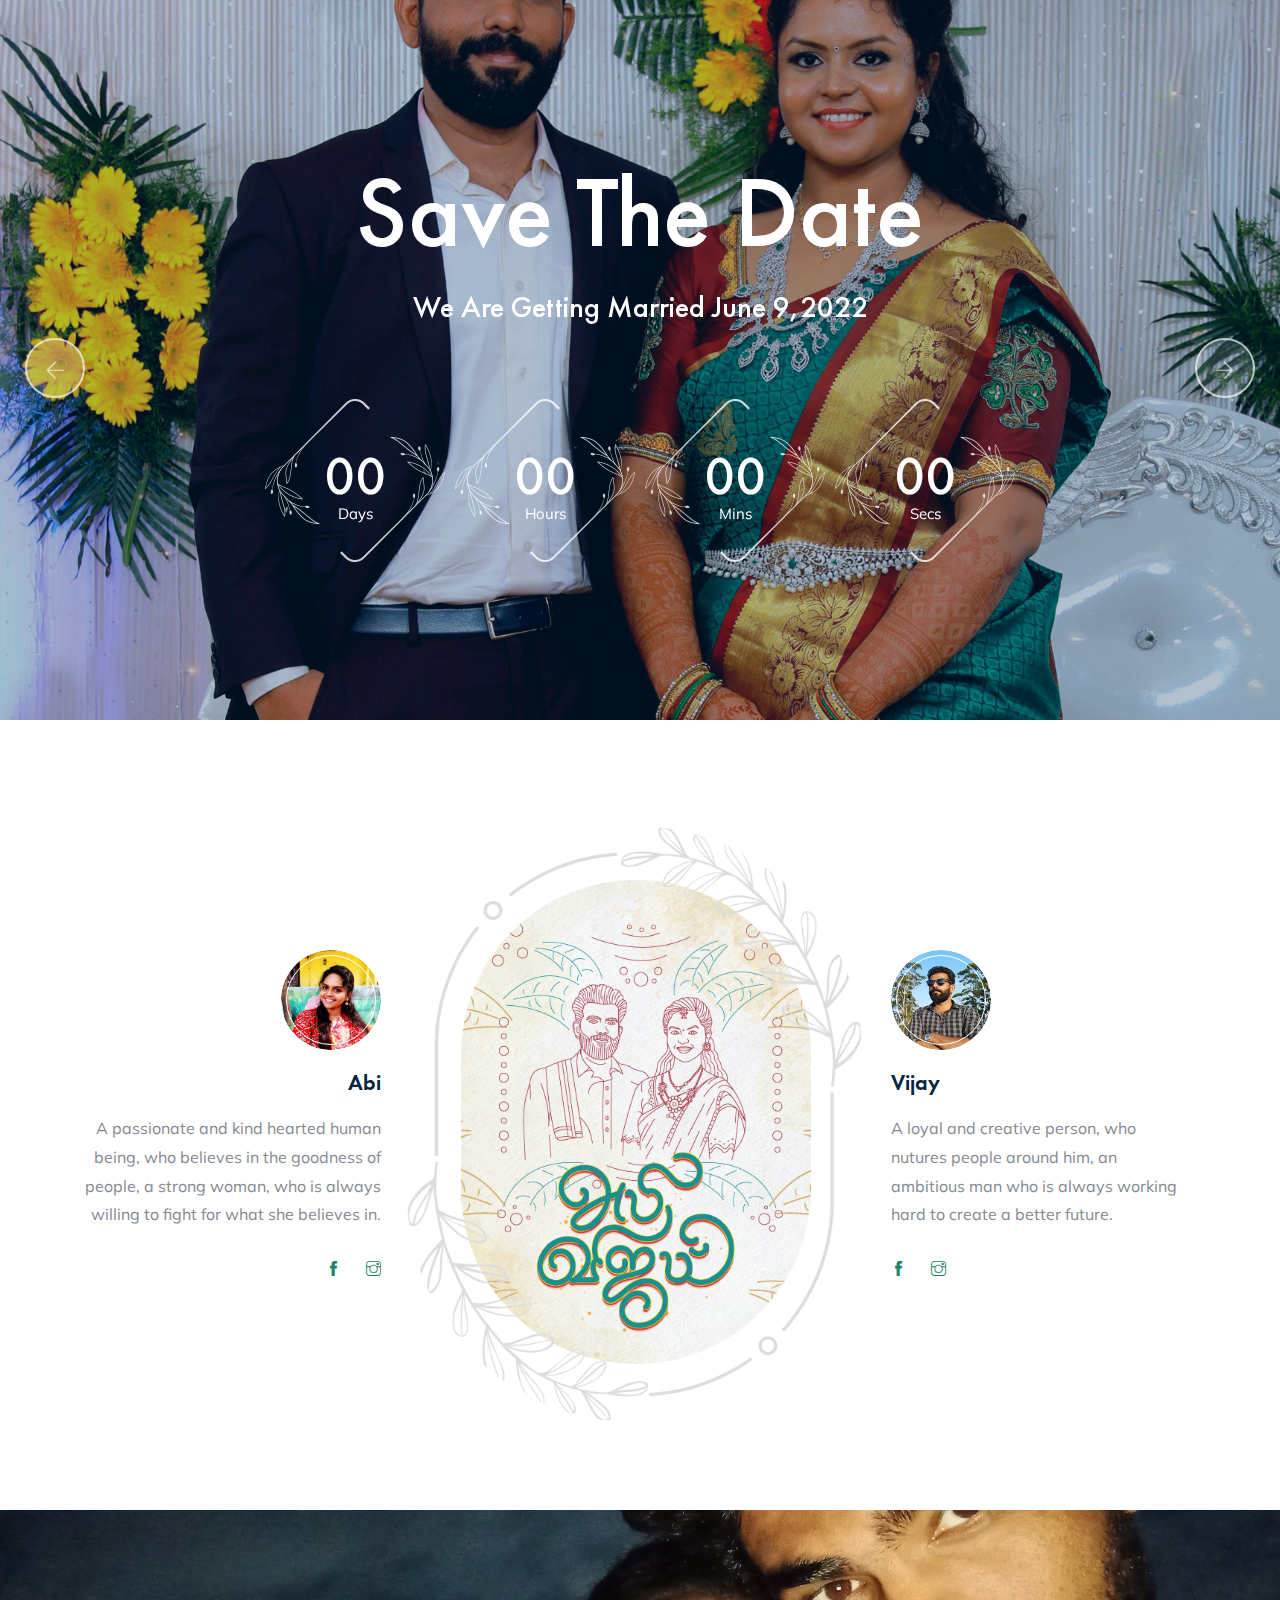
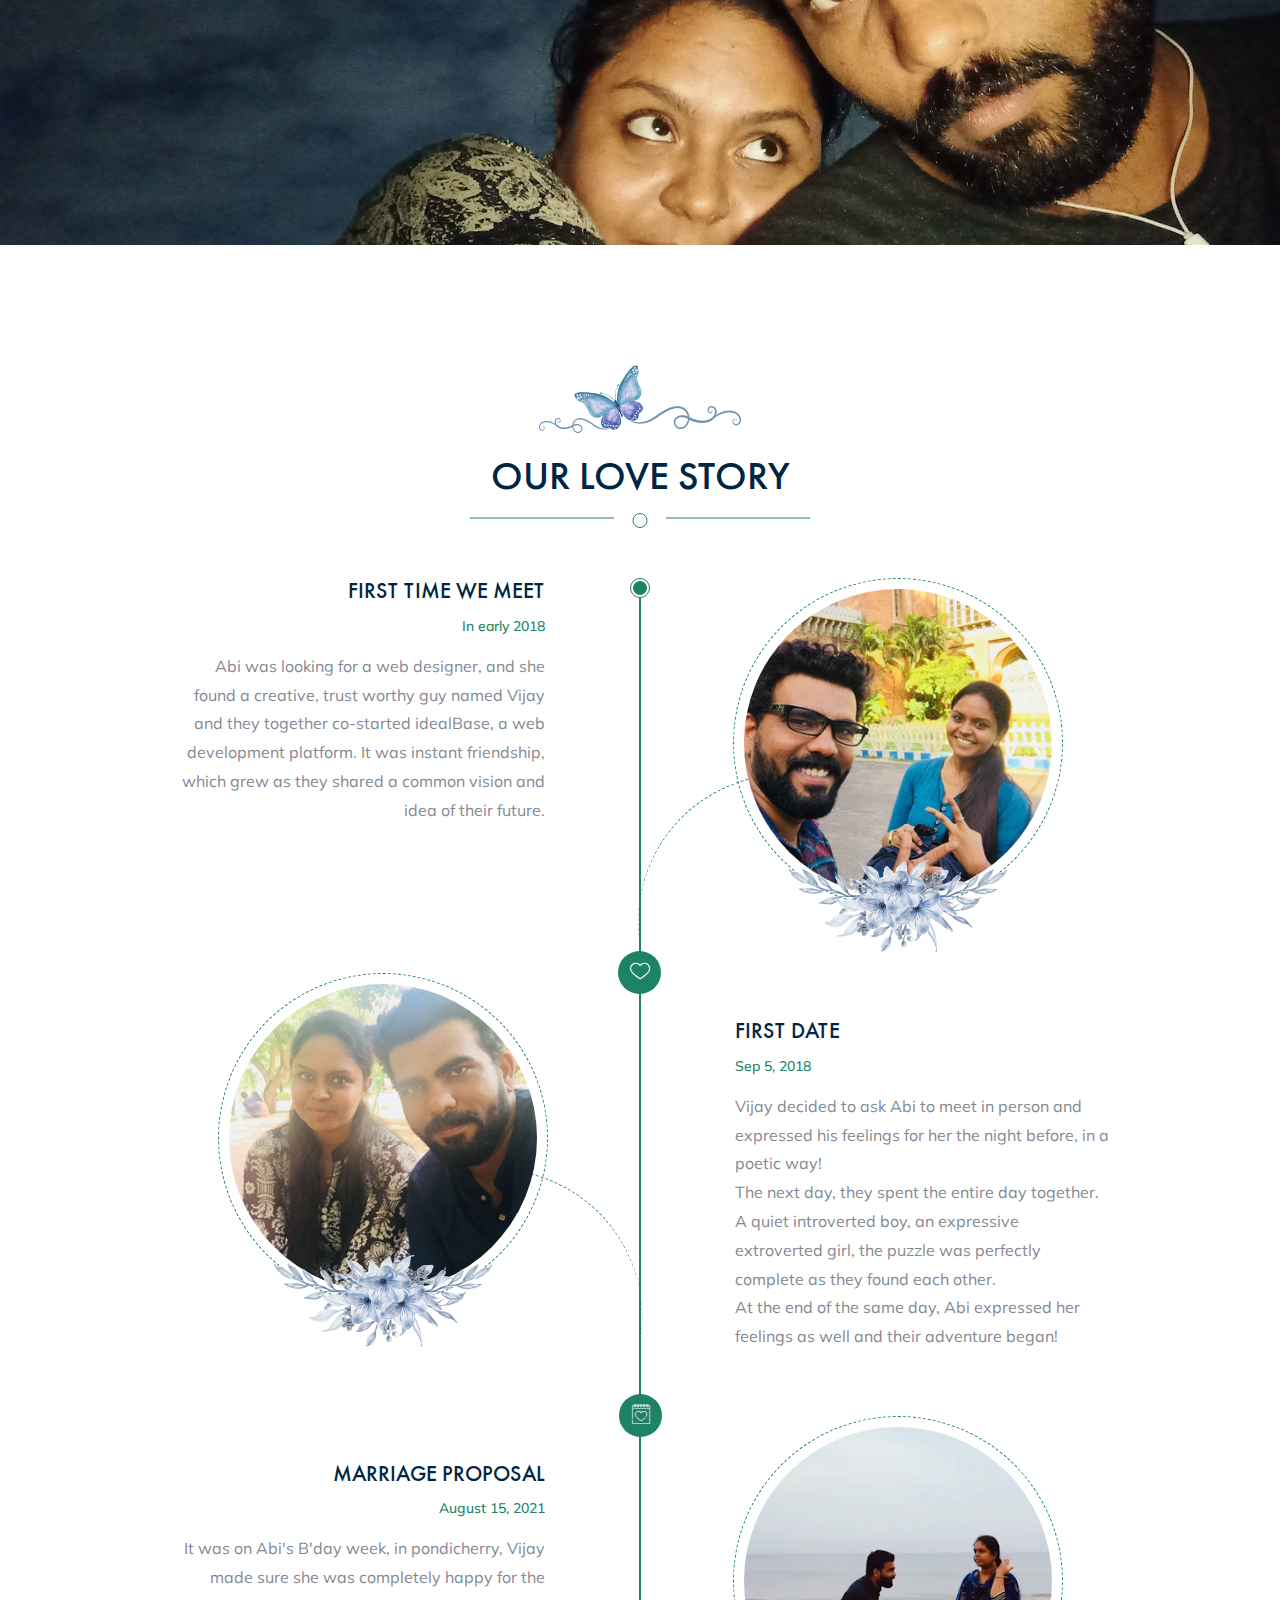
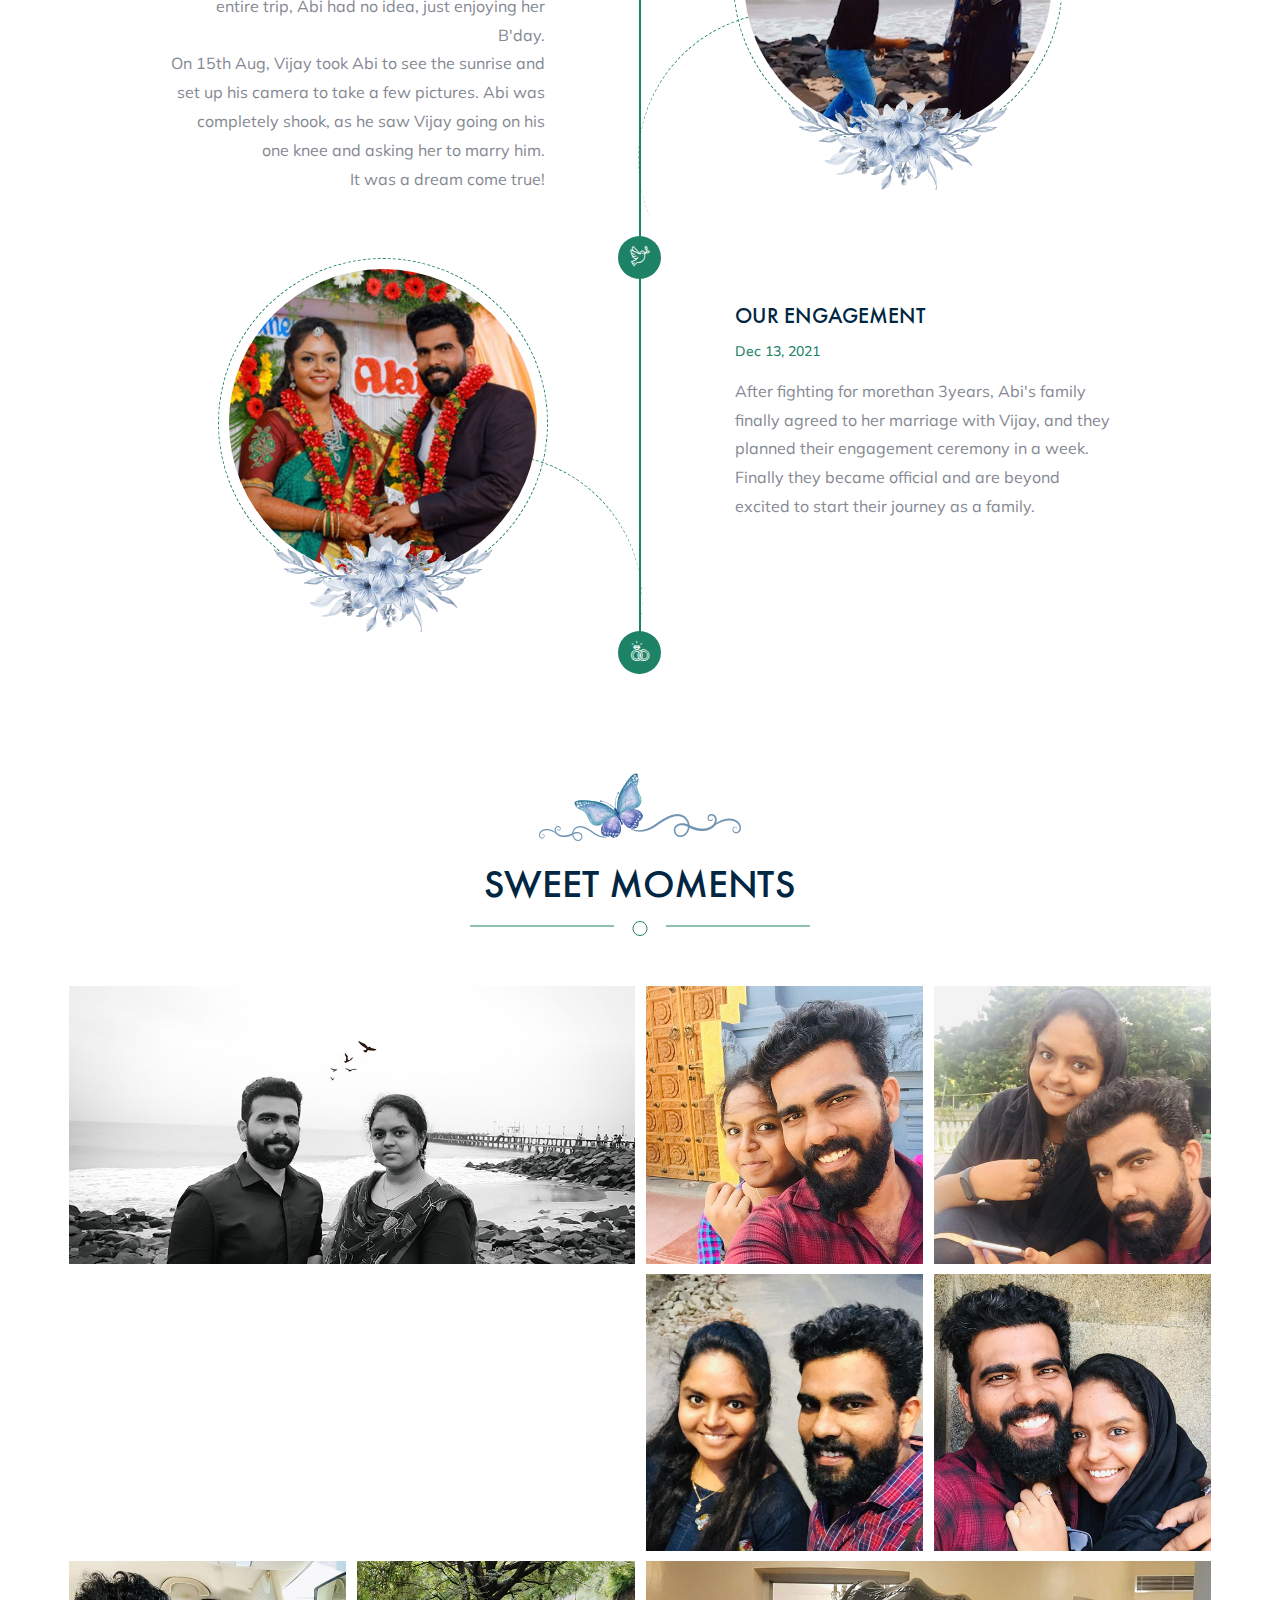
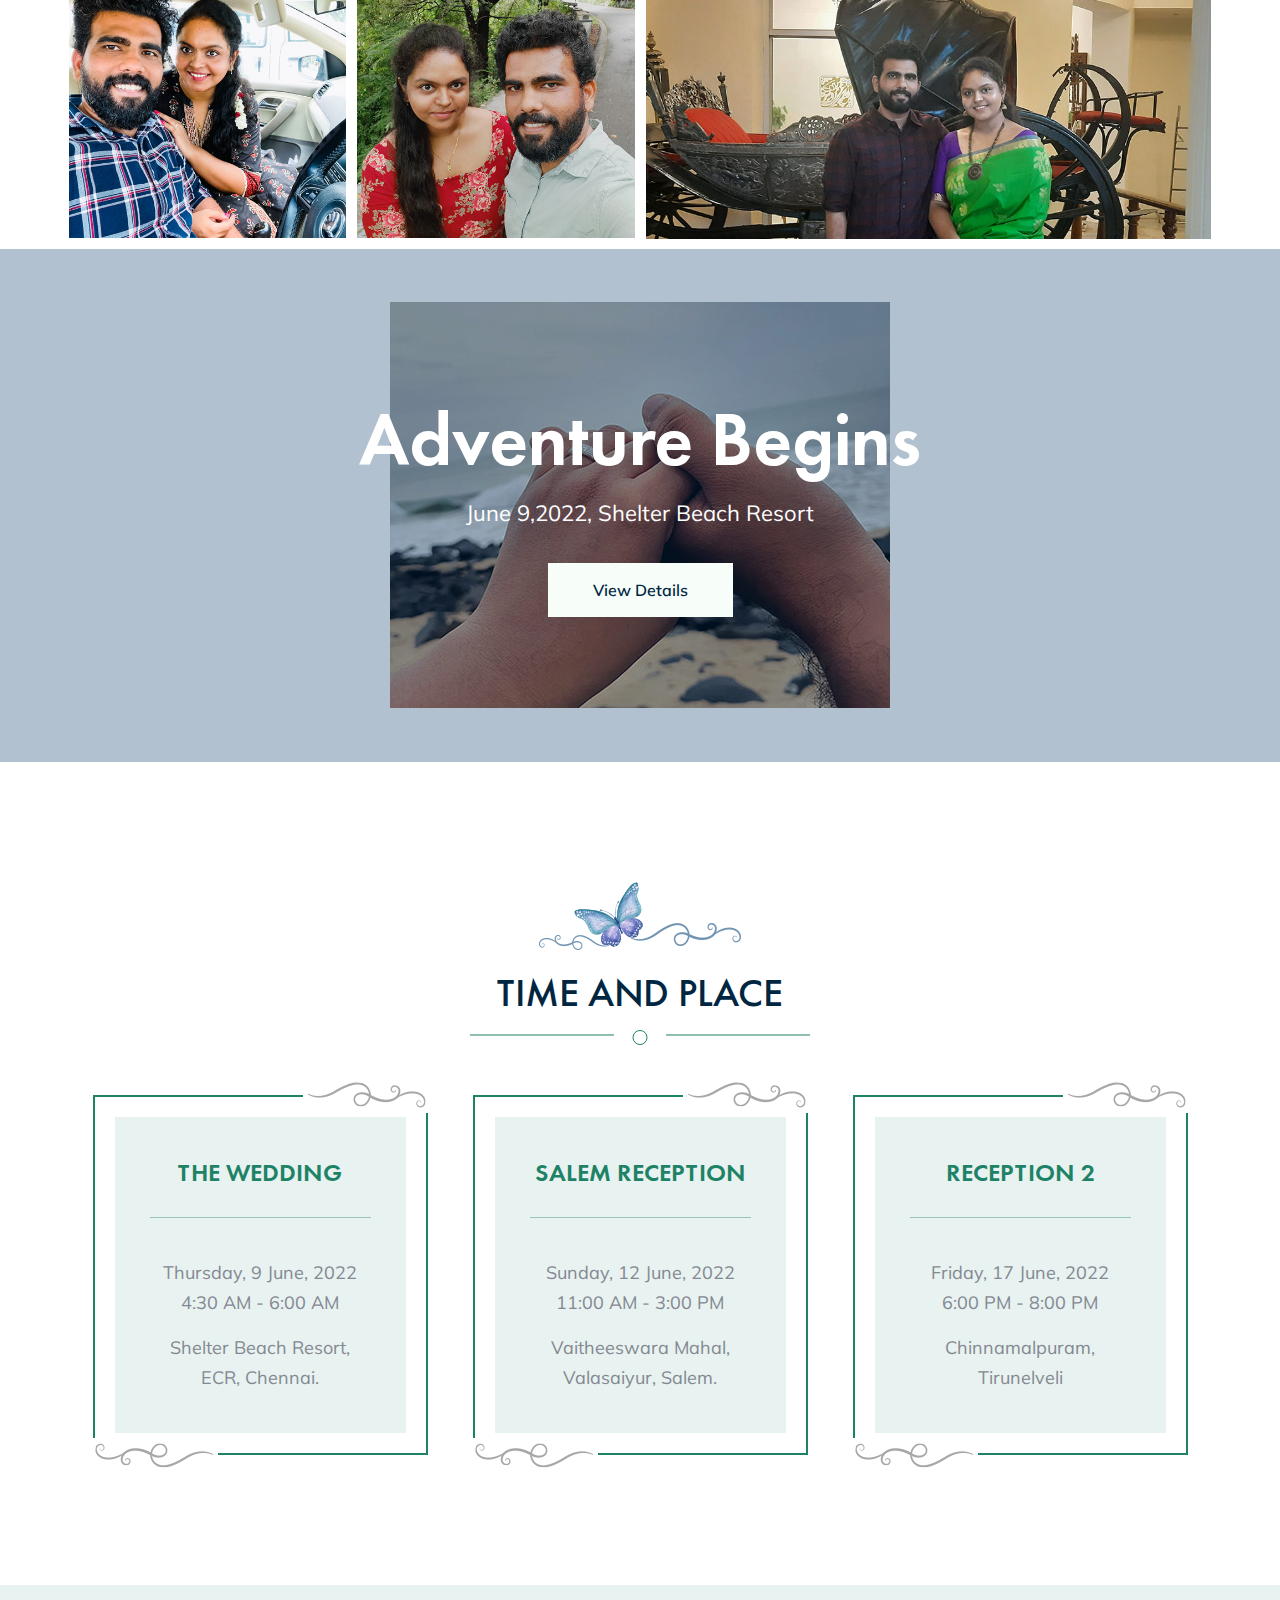
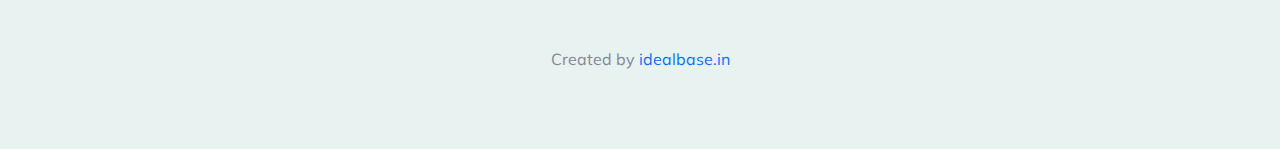
==== commit 4cd48aee: "Update index.html" ====
--- a/index.html
+++ b/index.html
@@ -603,7 +603,7 @@
                                         <li>Thursday, 9 June, 2022 <br />
                                             4:30 AM - 6:00 AM</li>
                                         <li>Shelter Beach Resort, ECR, Chennai.</li>
-                                        <li>Phone : +91 73582 30043</li>
+                                        <!-- <li>Phone : +91 73582 30043</li> -->
 
                                         <!--  <li> <a class="popup-gmaps"
                                                 href="https://www.google.com/maps/embed?pb=!1m18!1m12!1m3!1d25211.21212385712!2d144.95275648773628!3d-37.82748510398018!2m3!1f0!2f0!3f0!3m2!1i1024!2i768!4f13.1!3m3!1m2!1s0x6ad642af0f11fd81%3A0x5045675218ce7e0!2zTWVsYm91cm5lIFZJQyAzMDA0LCDgpoXgprjgp43gpp_gp43gprDgp4fgprLgpr_gpq_gprzgpr4!5e0!3m2!1sbn!2sbd!4v1503742051881">See
@@ -626,7 +626,7 @@
                                         <li>Sunday, 12 June, 2022 <br />
                                             11:00 AM - 3:00 PM</li>
                                         <li>Vaitheeswara Mahal, Valasaiyur, Salem.</li>
-                                        <li>Phone : +91 9442184283, <br /> +91 9489850799</li>
+                                        <!-- <li>Phone : +91 9442184283, <br /> +91 9489850799</li> -->
 
 
                                         <!-- <li> <a class="popup-gmaps"
@@ -650,7 +650,7 @@
                                         <li>Friday, 17 June, 2022 <br />
                                             6:00 PM - 8:00 PM</li>
                                         <li>Chinnamalpuram, Tirunelveli</li>
-                                        <li>Phone : +91 7358230043</li>
+                                        <!-- <li>Phone : +91 7358230043</li> -->
 
                                         <!-- <li> <a class="popup-gmaps"
                                                 href="https://www.google.com/maps/embed?pb=!1m18!1m12!1m3!1d25211.21212385712!2d144.95275648773628!3d-37.82748510398018!2m3!1f0!2f0!3f0!3m2!1i1024!2i768!4f13.1!3m3!1m2!1s0x6ad642af0f11fd81%3A0x5045675218ce7e0!2zTWVsYm91cm5lIFZJQyAzMDA0LCDgpoXgprjgp43gpp_gp43gprDgp4fgprLgpr_gpq_gprzgpr4!5e0!3m2!1sbn!2sbd!4v1503742051881">See
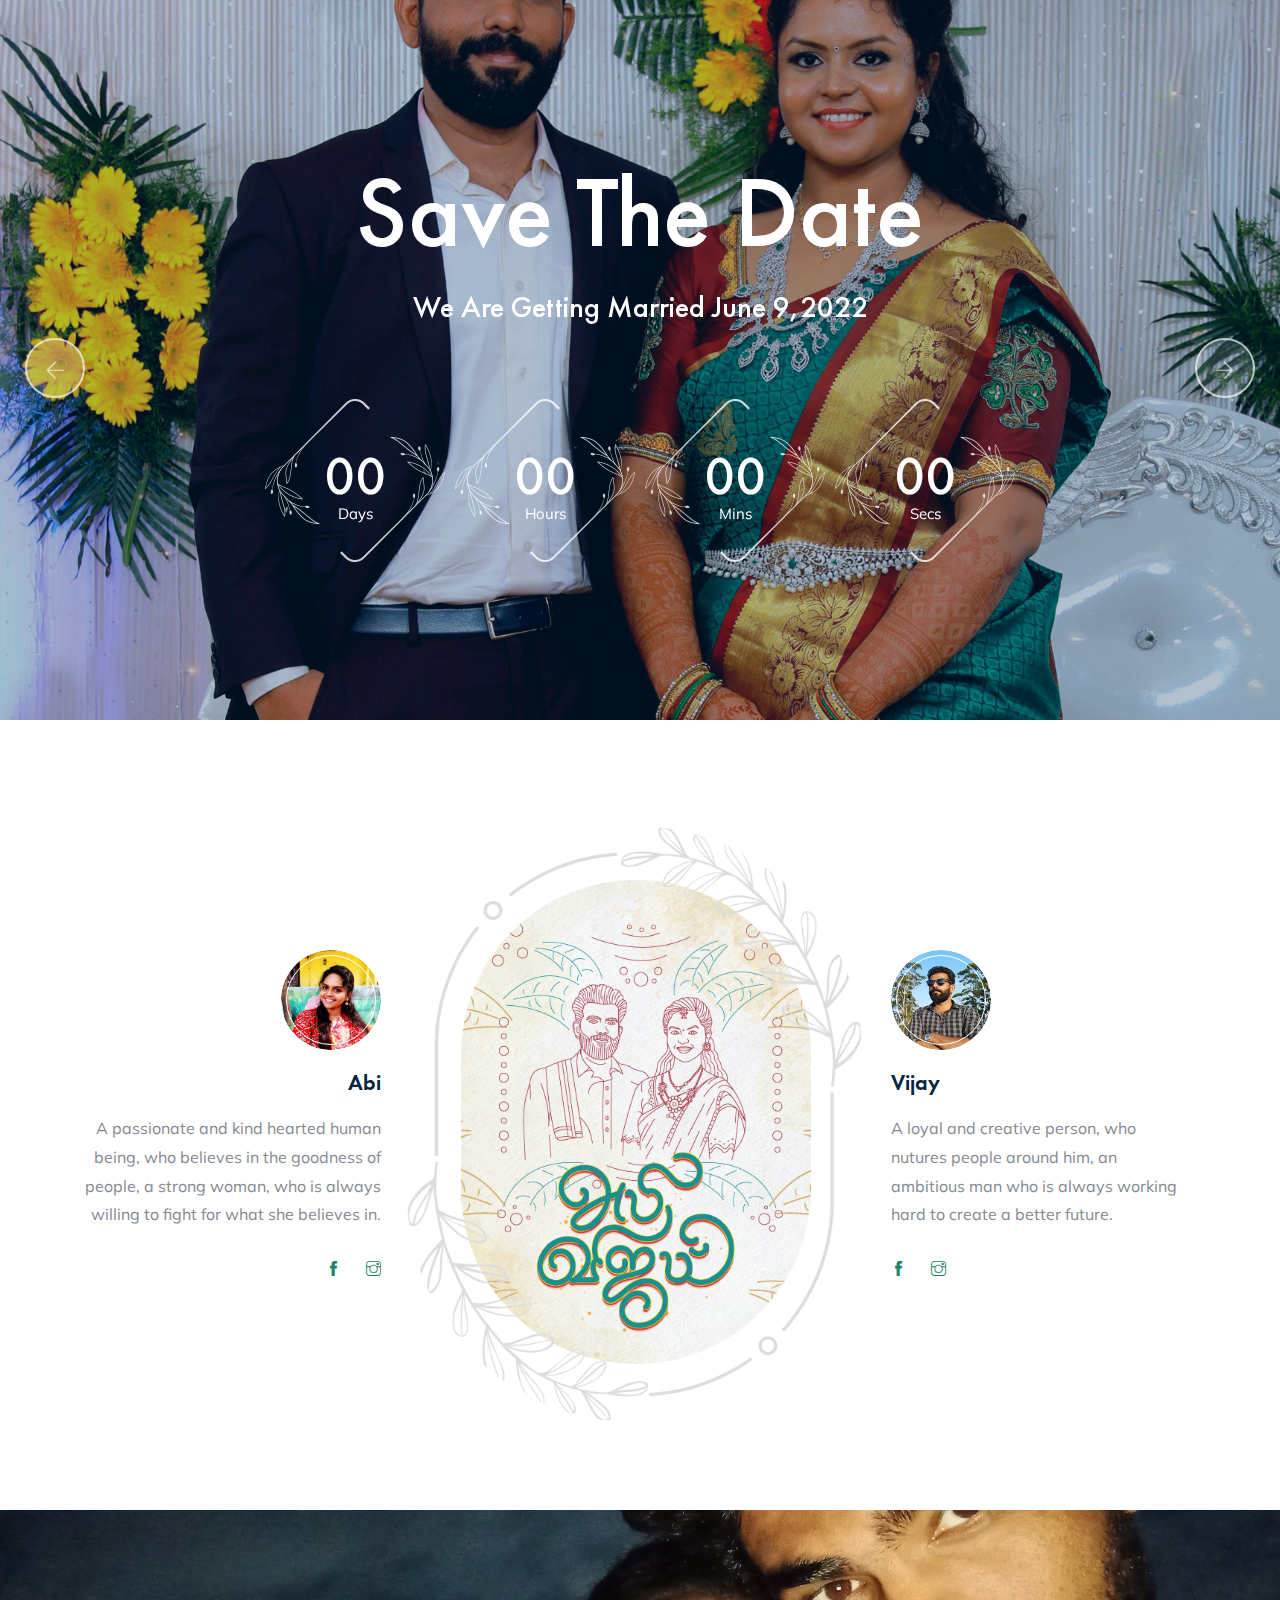
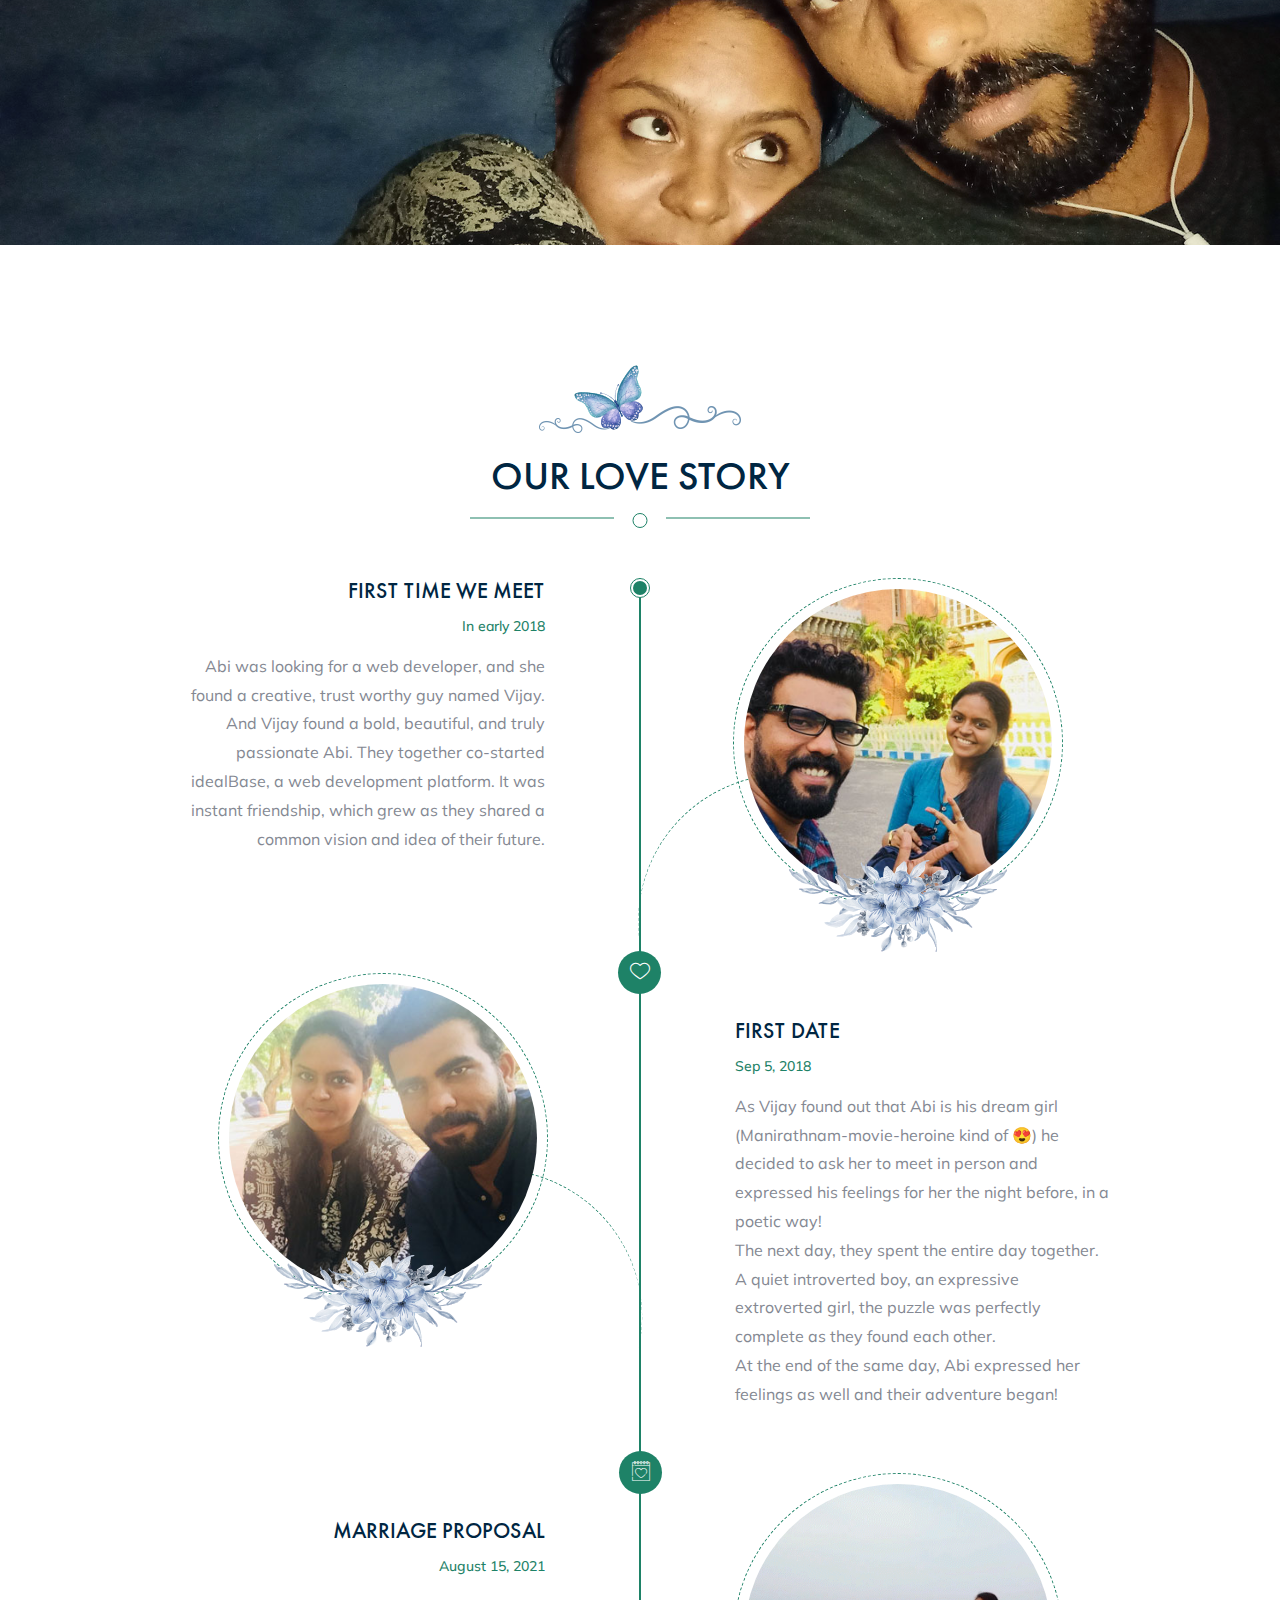
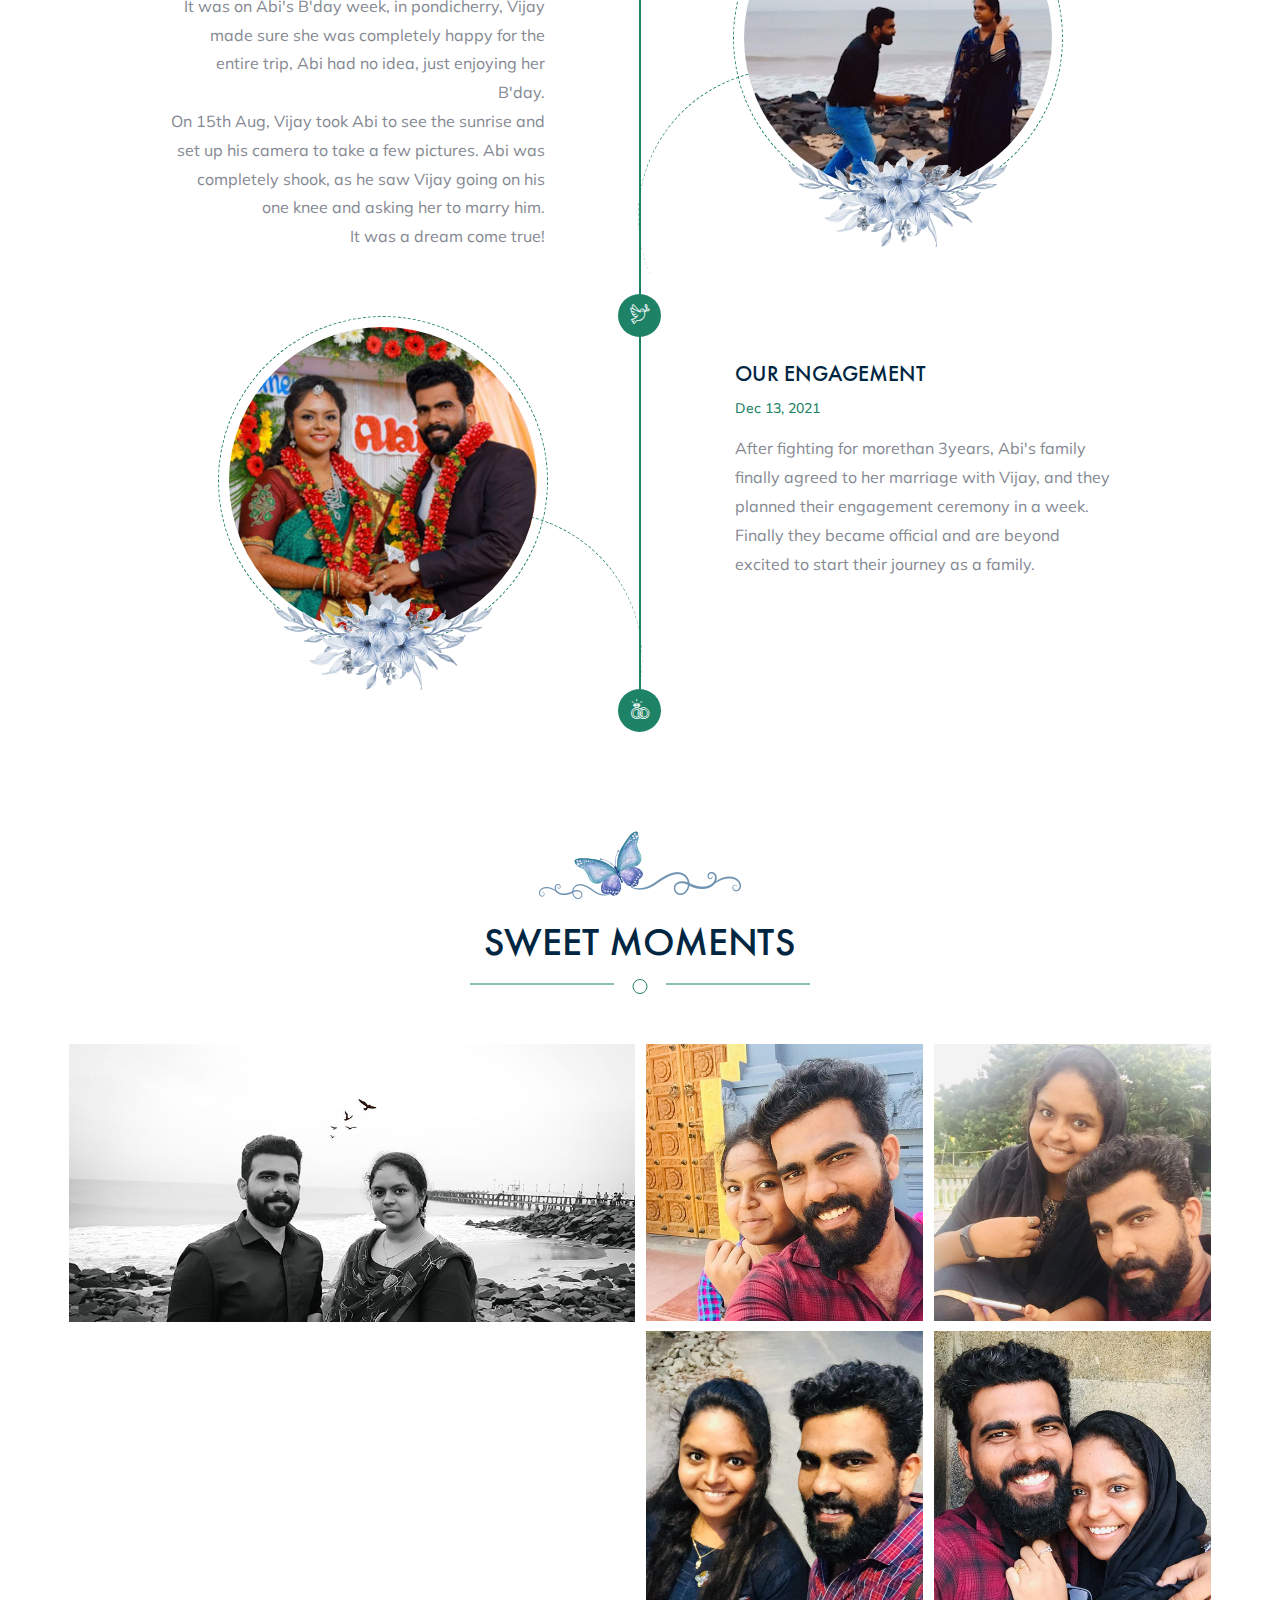
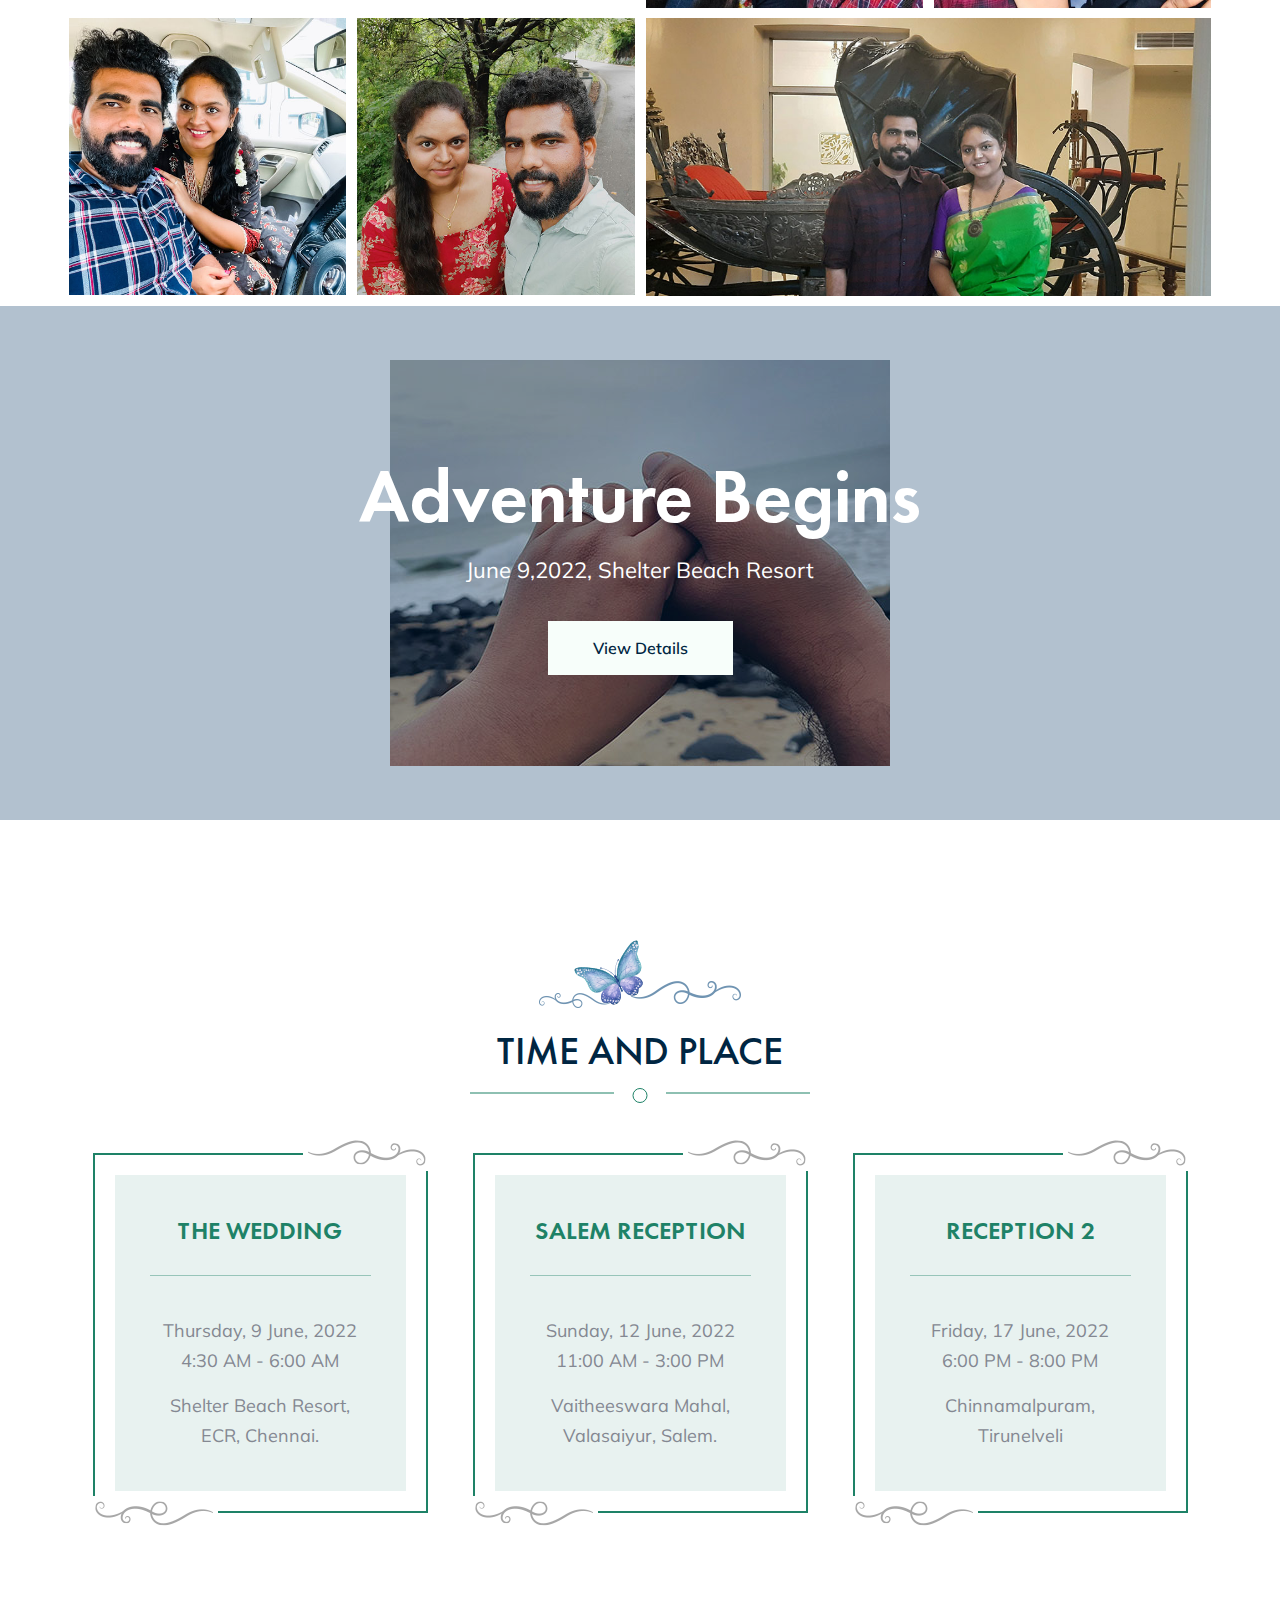
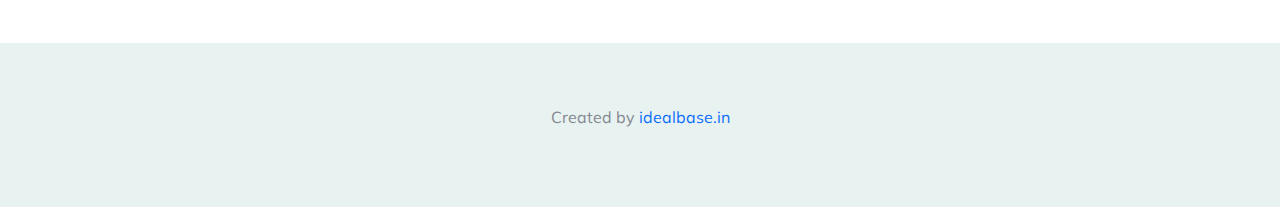
==== commit 8e8034e8: "content changed" ====
--- a/index.html
+++ b/index.html
@@ -249,8 +249,9 @@
                                     <div class="story-text right-align-text">
                                         <h3>First time we meet</h3>
                                         <span class="date">In early 2018</span>
-                                        <p>Abi was looking for a web designer, and she found a creative, trust worthy
-                                            guy named Vijay and they together co-started idealBase, a web development
+                                        <p>Abi was looking for a web developer, and she found a creative, trust worthy
+                                            guy named Vijay. And Vijay found a bold, beautiful, and truly passionate
+                                            Abi. They together co-started idealBase, a web development
                                             platform. It was instant friendship, which grew as they shared a common
                                             vision and idea of their future.</p>
                                     </div>
@@ -280,7 +281,10 @@
                                     <div class="story-text">
                                         <h3>First Date</h3>
                                         <span class="date">Sep 5, 2018</span>
-                                        <p>Vijay decided to ask Abi to meet in person and expressed his feelings for her
+                                        <p>
+                                            As Vijay found out that Abi is his dream girl (Manirathnam-movie-heroine
+                                            kind of 😍)
+                                            he decided to ask her to meet in person and expressed his feelings for her
                                             the night before, in a poetic way!
                                             <br />
                                             The next day, they spent the entire day together.
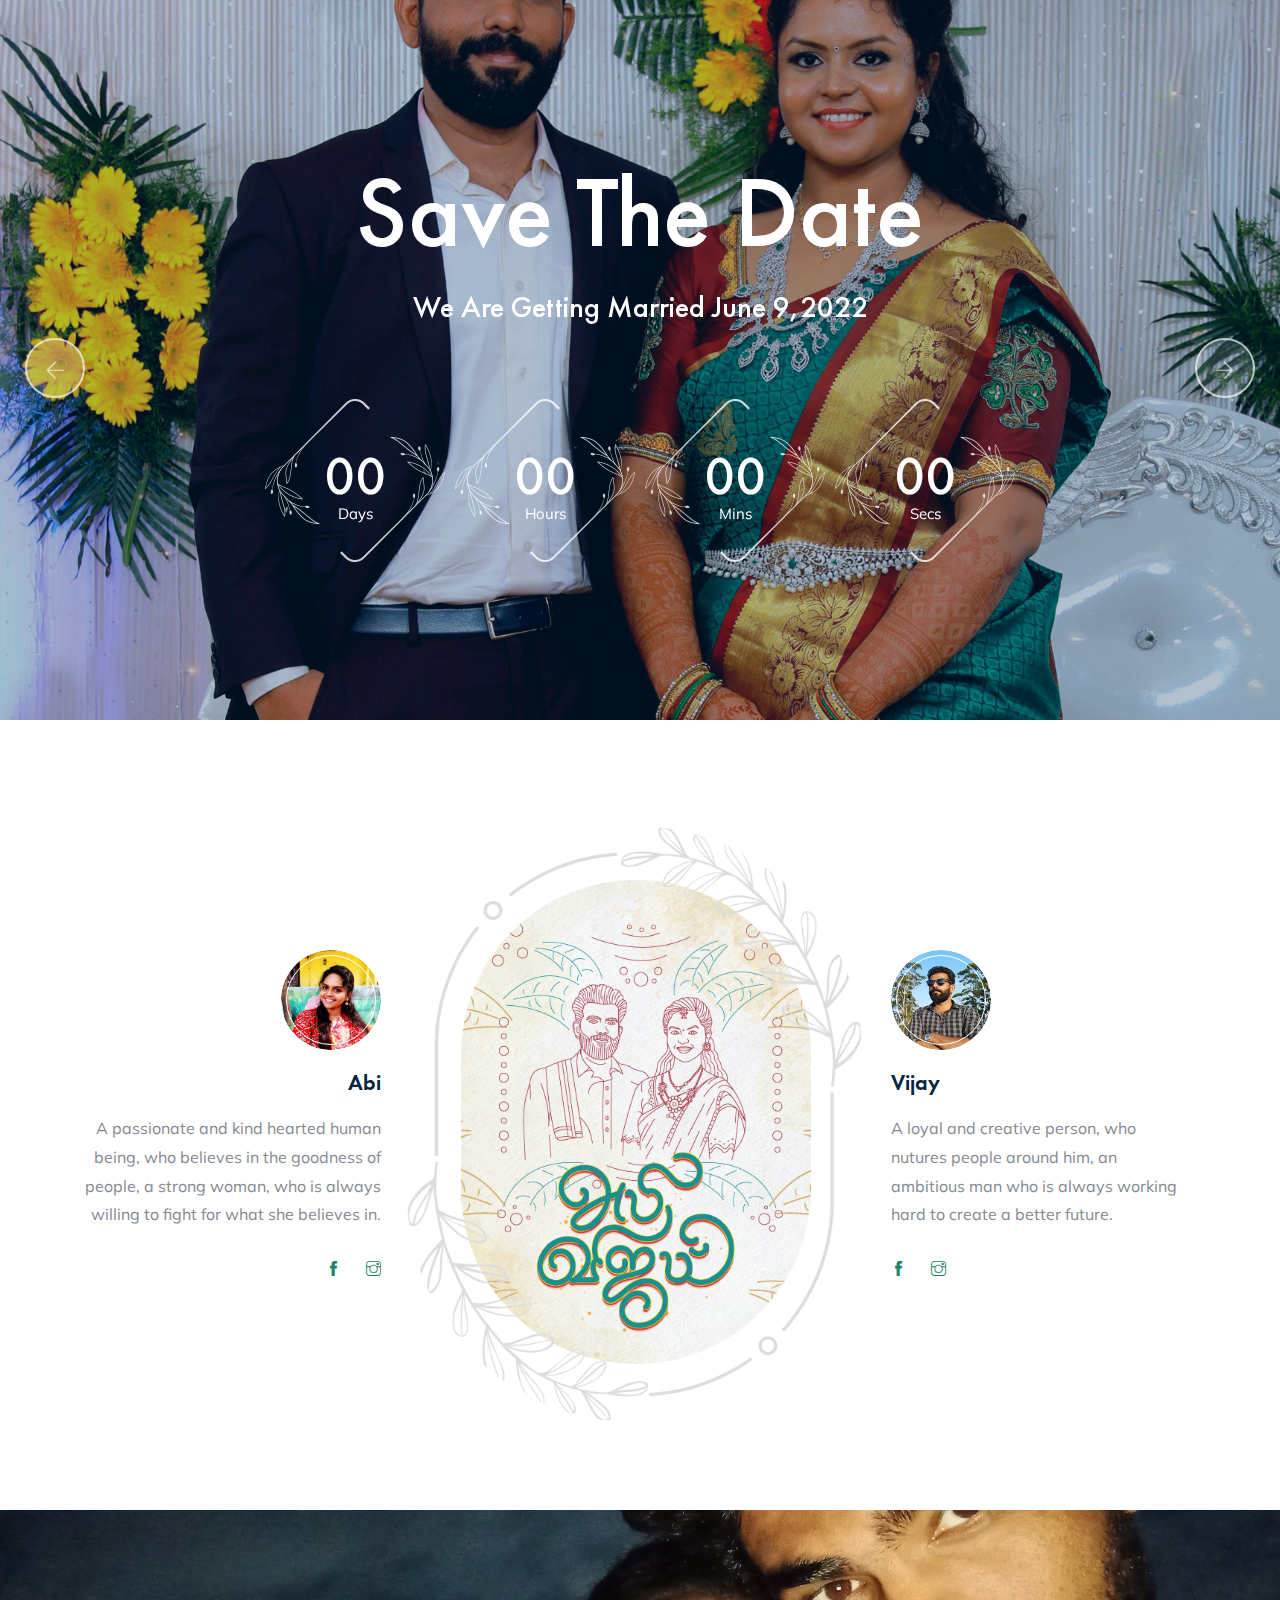
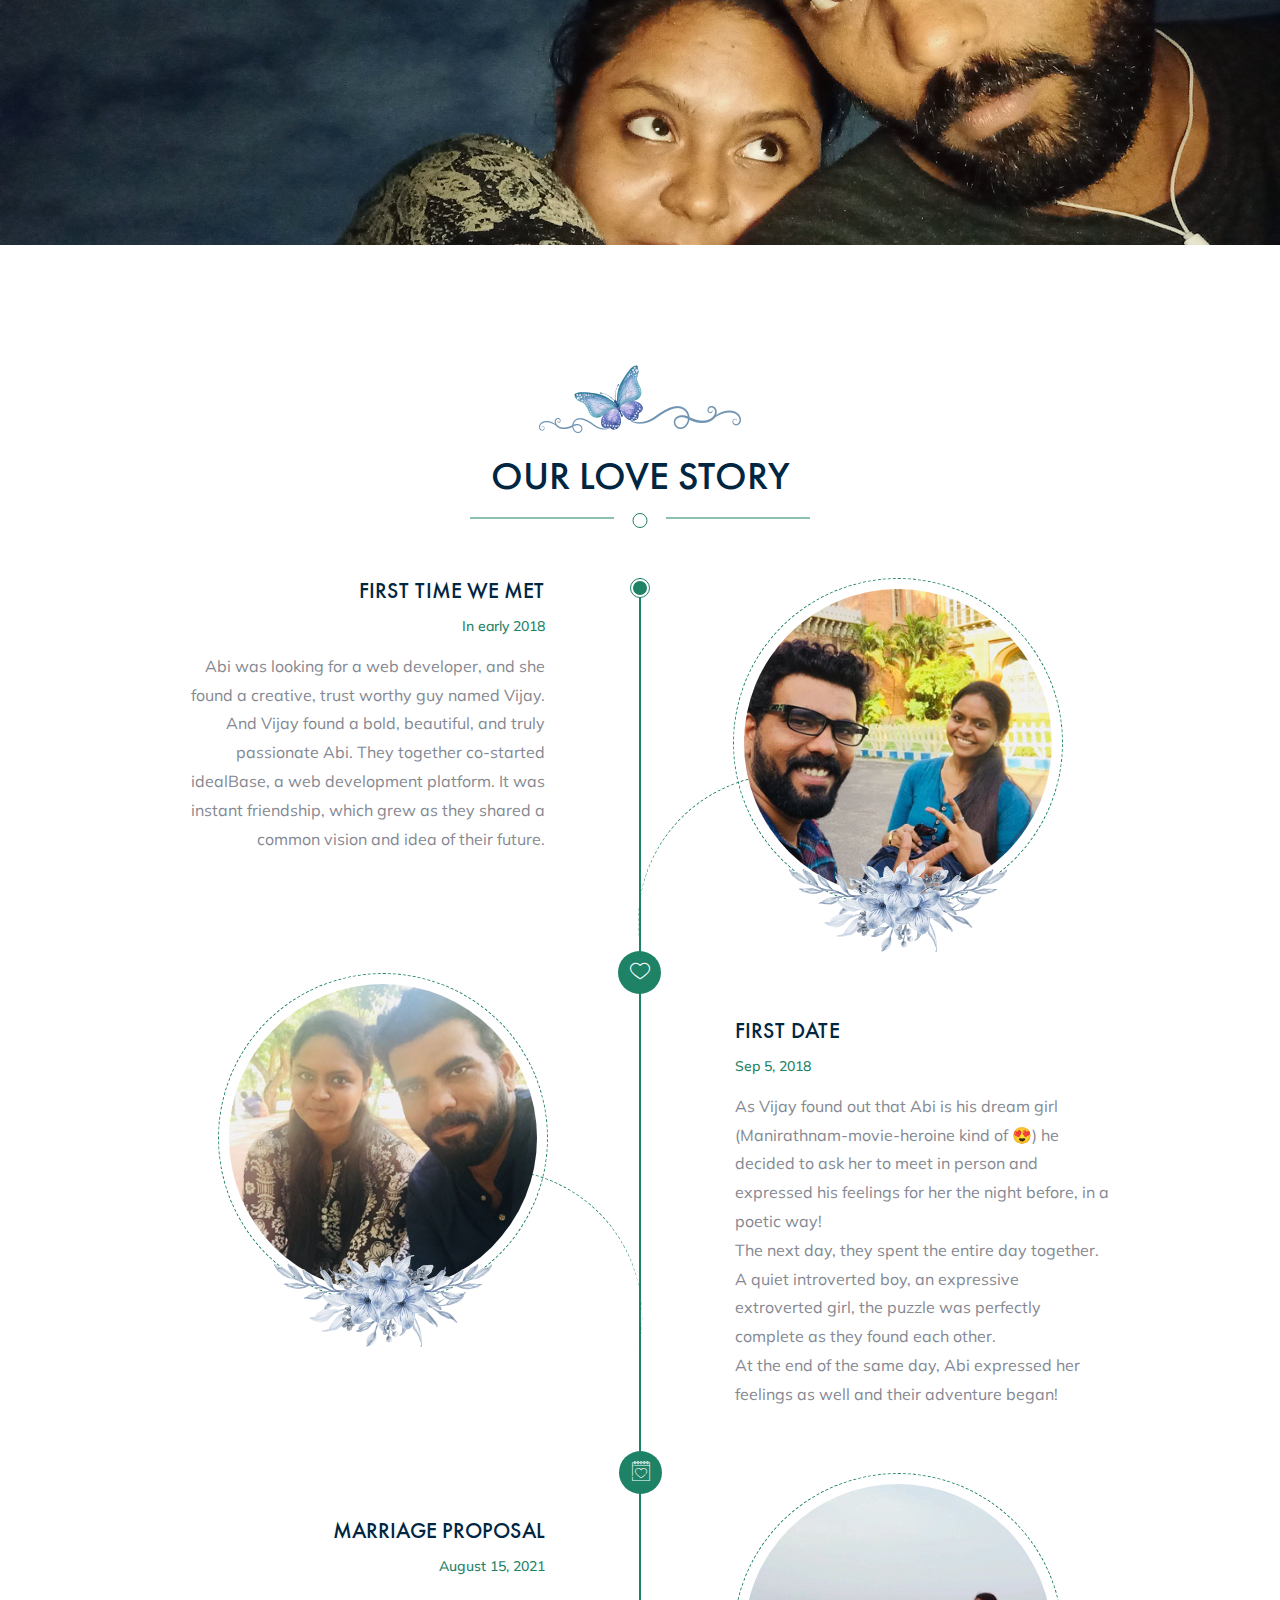
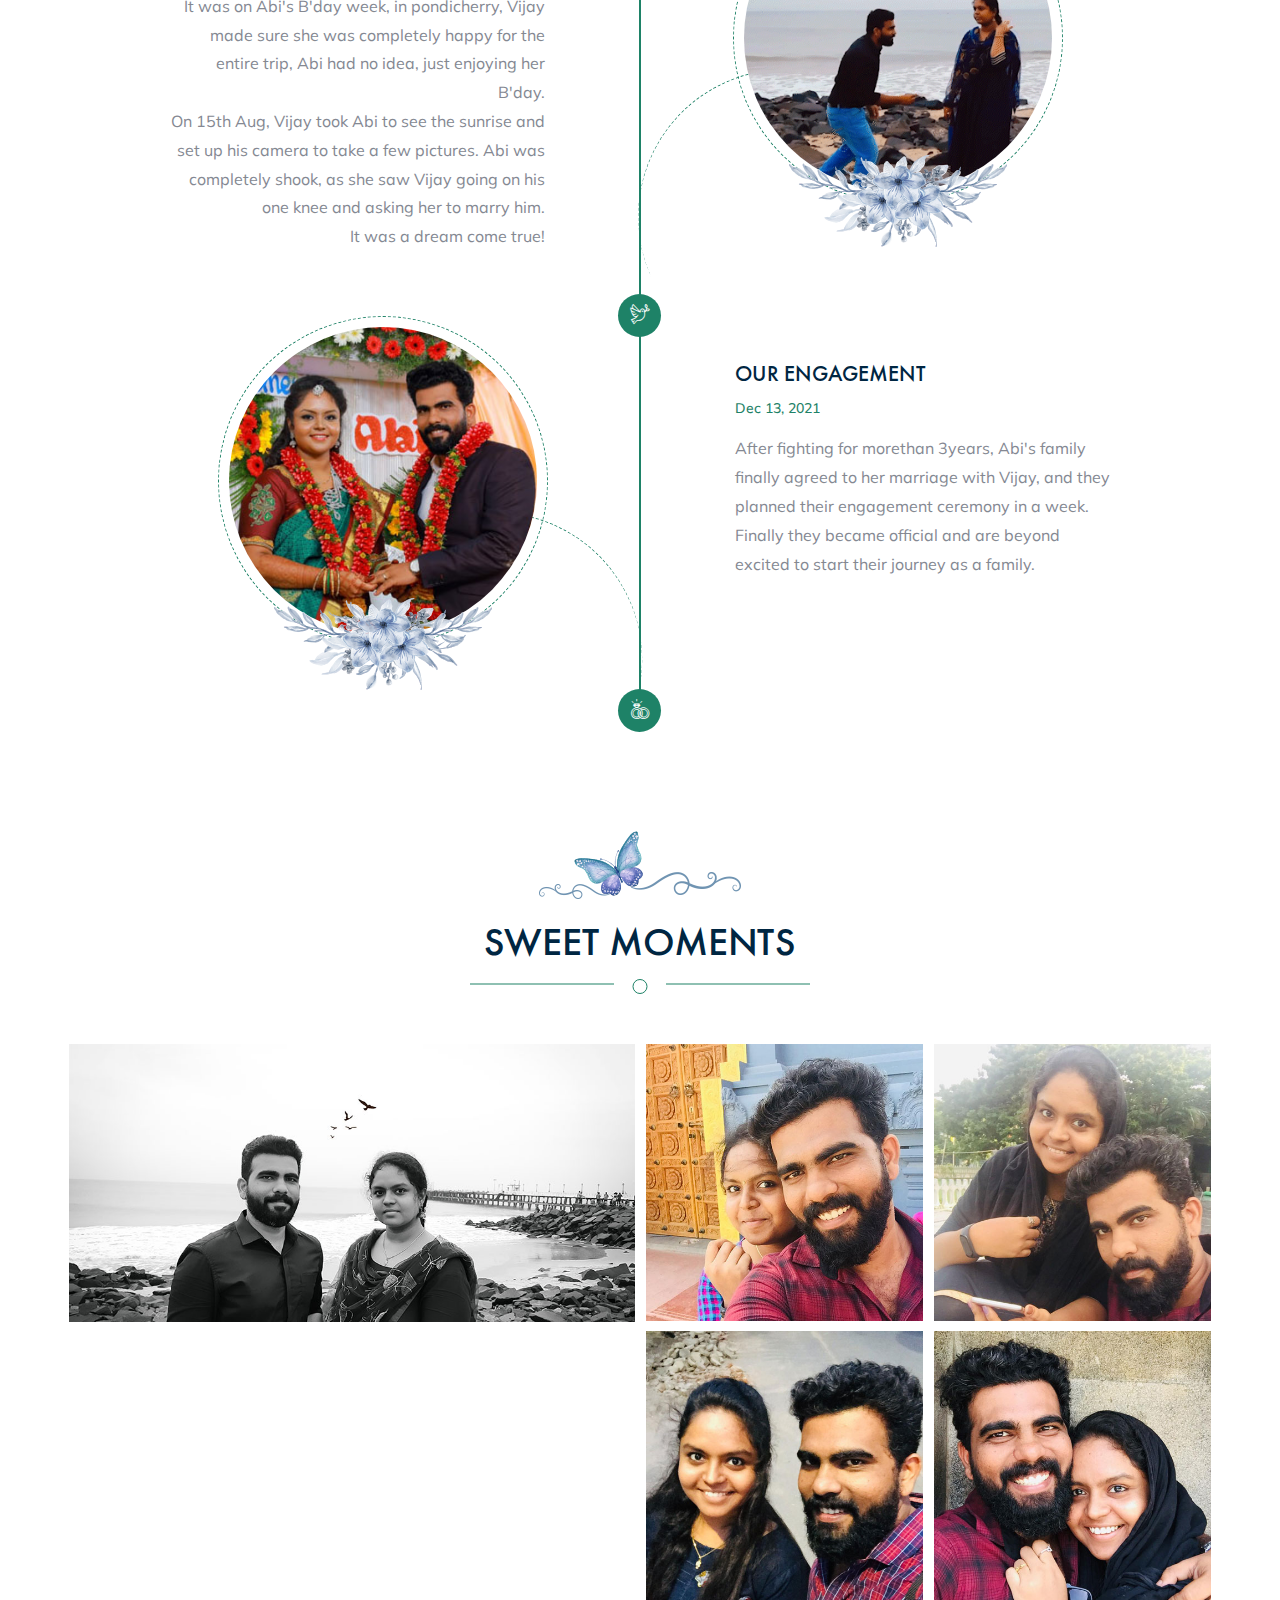
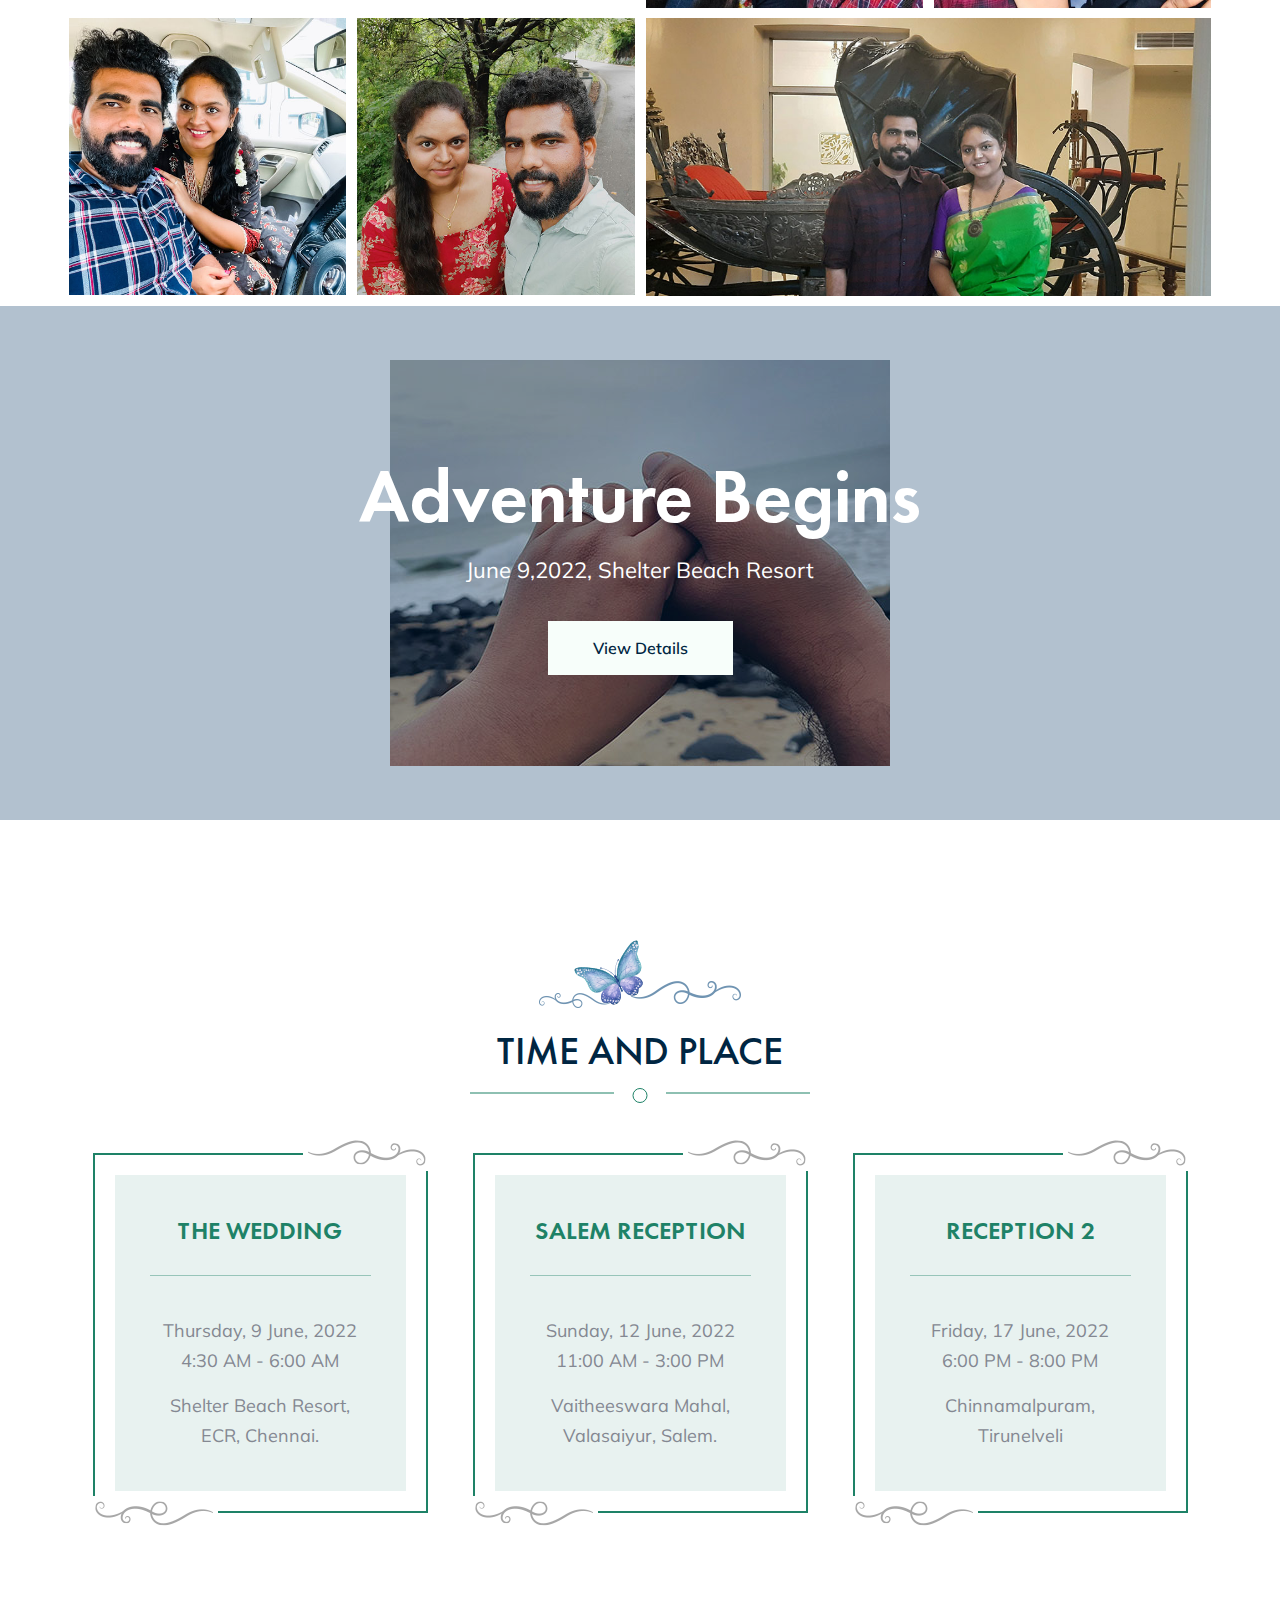
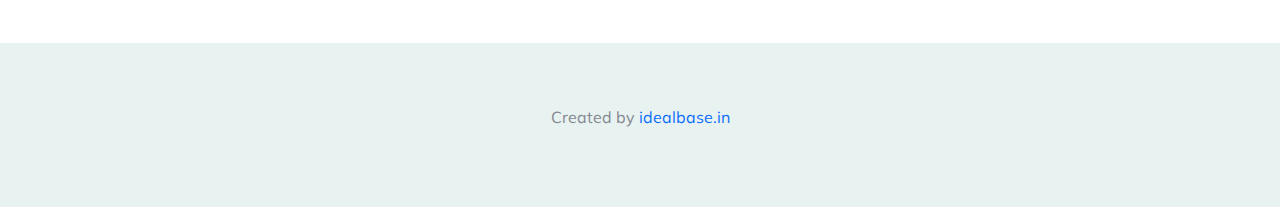
==== commit c5fb653c: "spelling changes" ====
--- a/index.html
+++ b/index.html
@@ -247,7 +247,7 @@
                             <div class="row">
                                 <div class="col col-lg-6 col-12">
                                     <div class="story-text right-align-text">
-                                        <h3>First time we meet</h3>
+                                        <h3>First time we met</h3>
                                         <span class="date">In early 2018</span>
                                         <p>Abi was looking for a web developer, and she found a creative, trust worthy
                                             guy named Vijay. And Vijay found a bold, beautiful, and truly passionate
@@ -311,7 +311,7 @@
                                             B'day.
                                             <br />
                                             On 15th Aug, Vijay took Abi to see the sunrise and set up his camera to take
-                                            a few pictures. Abi was completely shook, as he saw Vijay going on his one
+                                            a few pictures. Abi was completely shook, as she saw Vijay going on his one
                                             knee and asking her to marry him.
                                             <br />
                                             It was a dream come true!
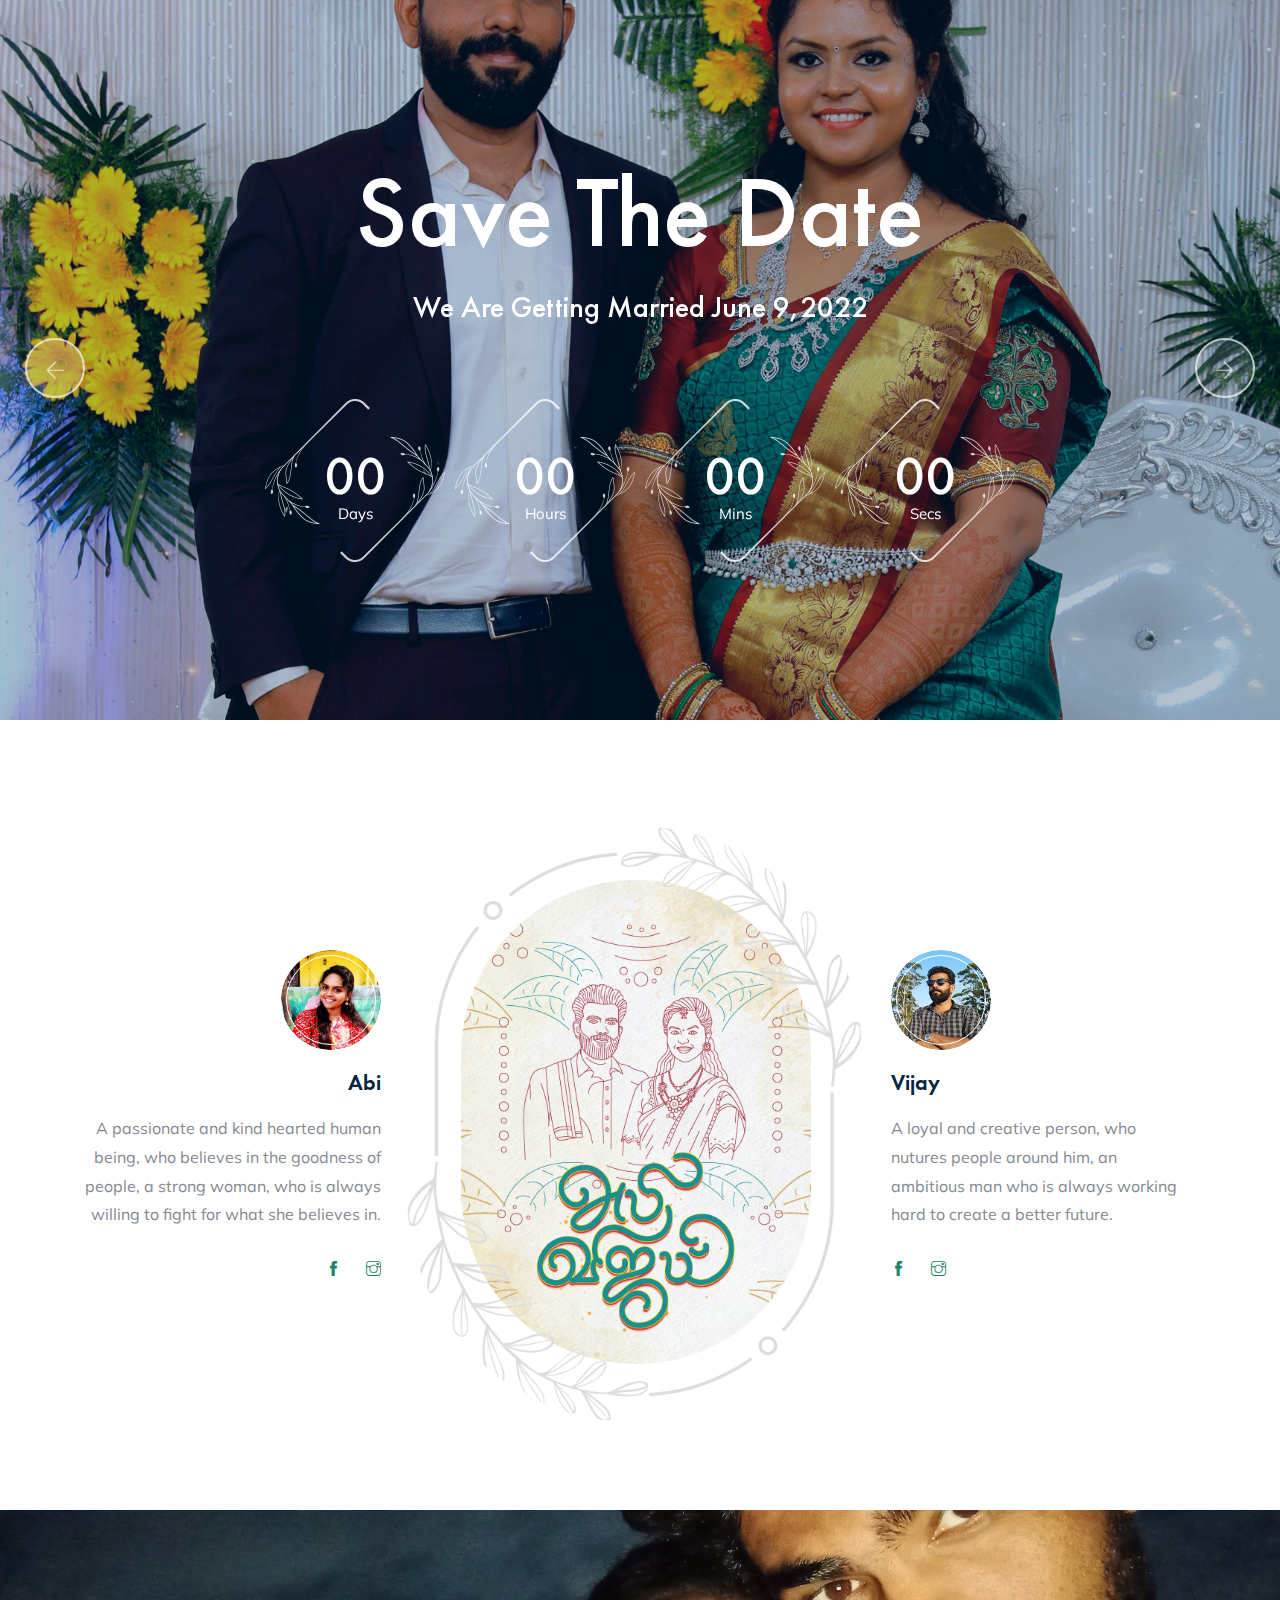
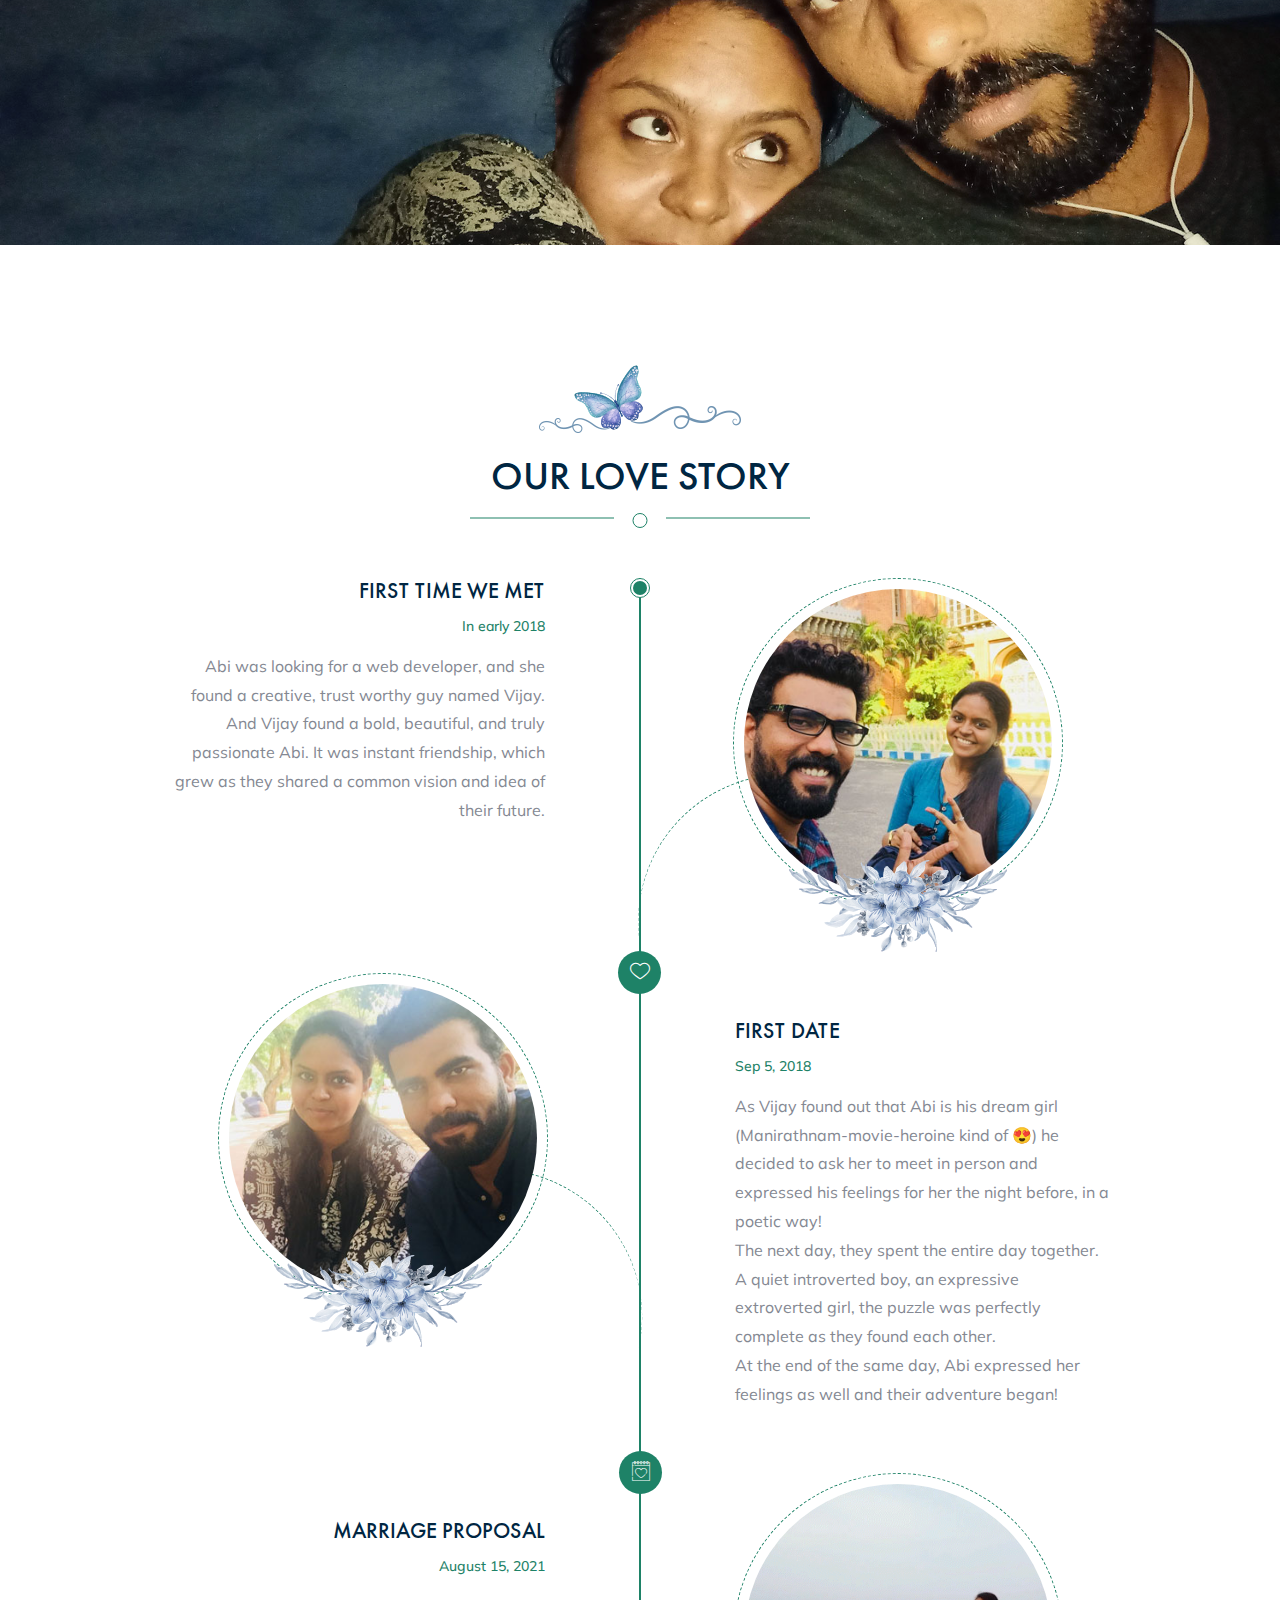
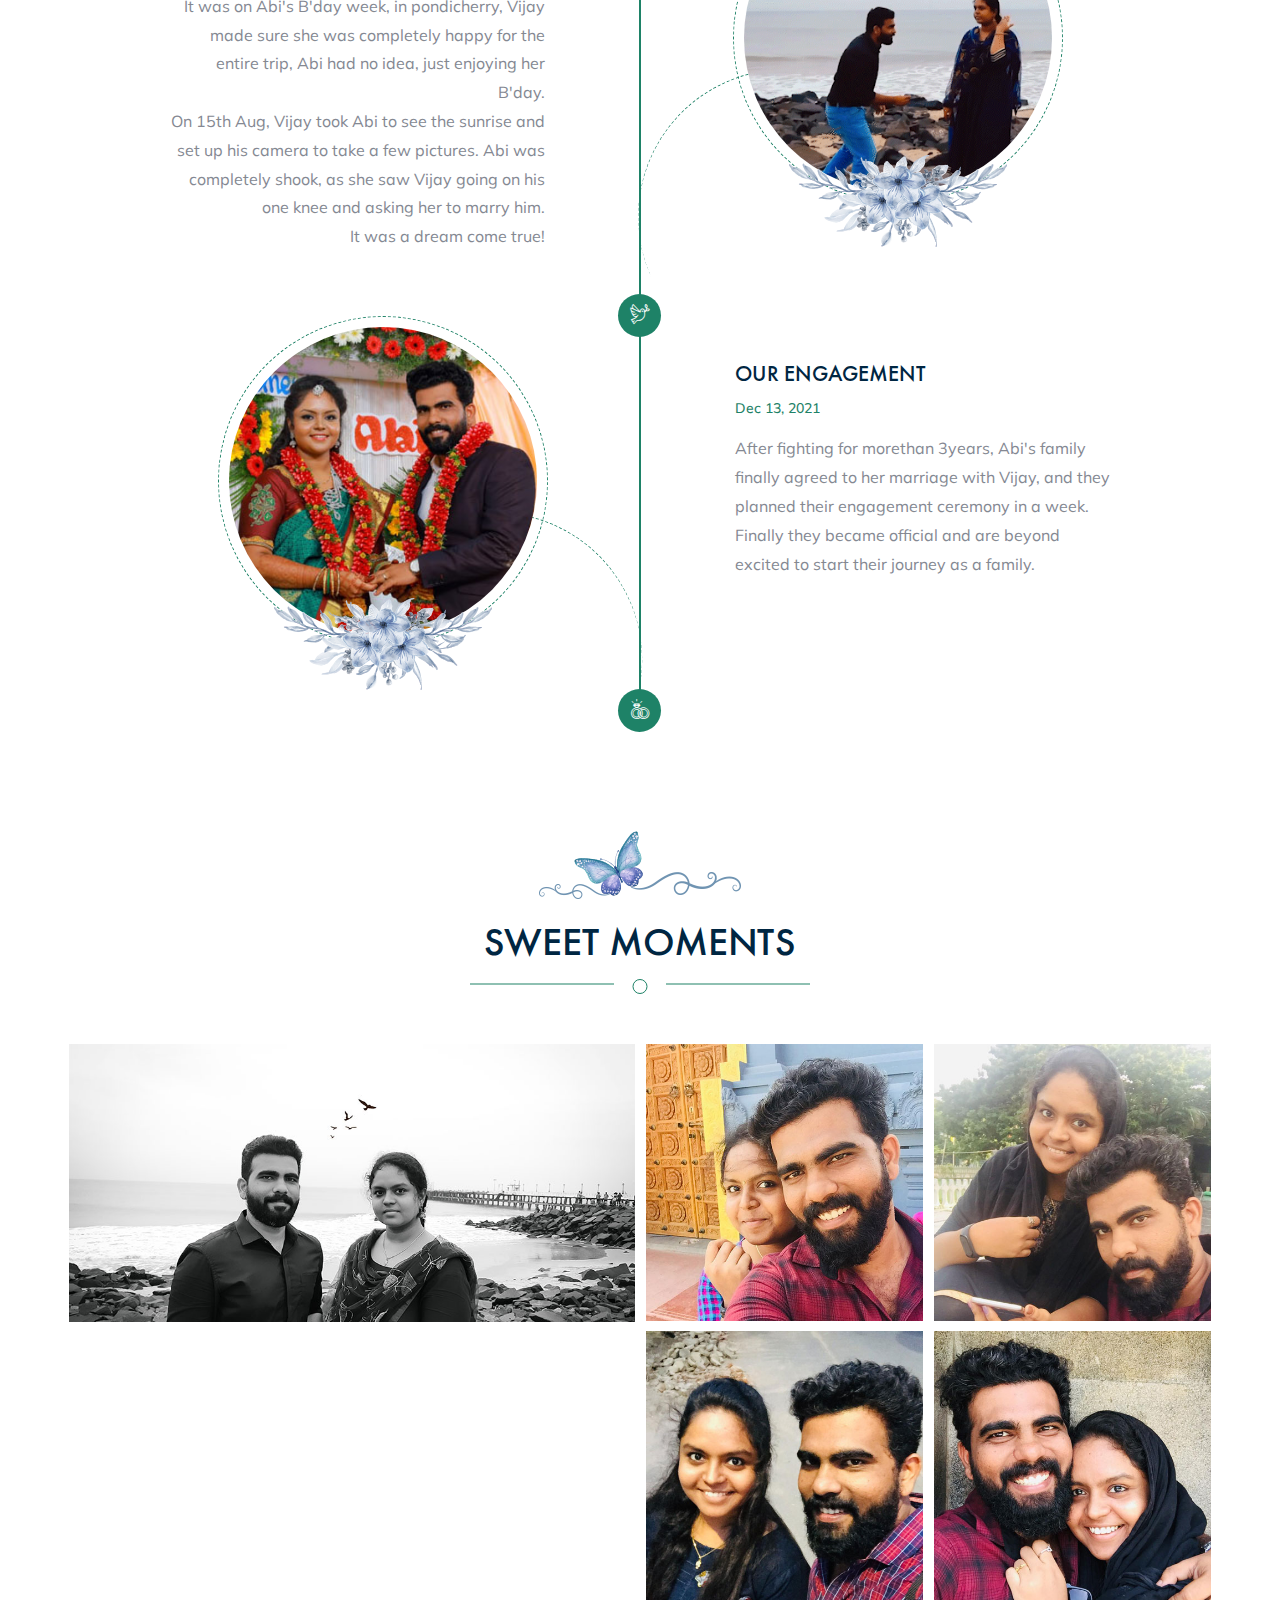
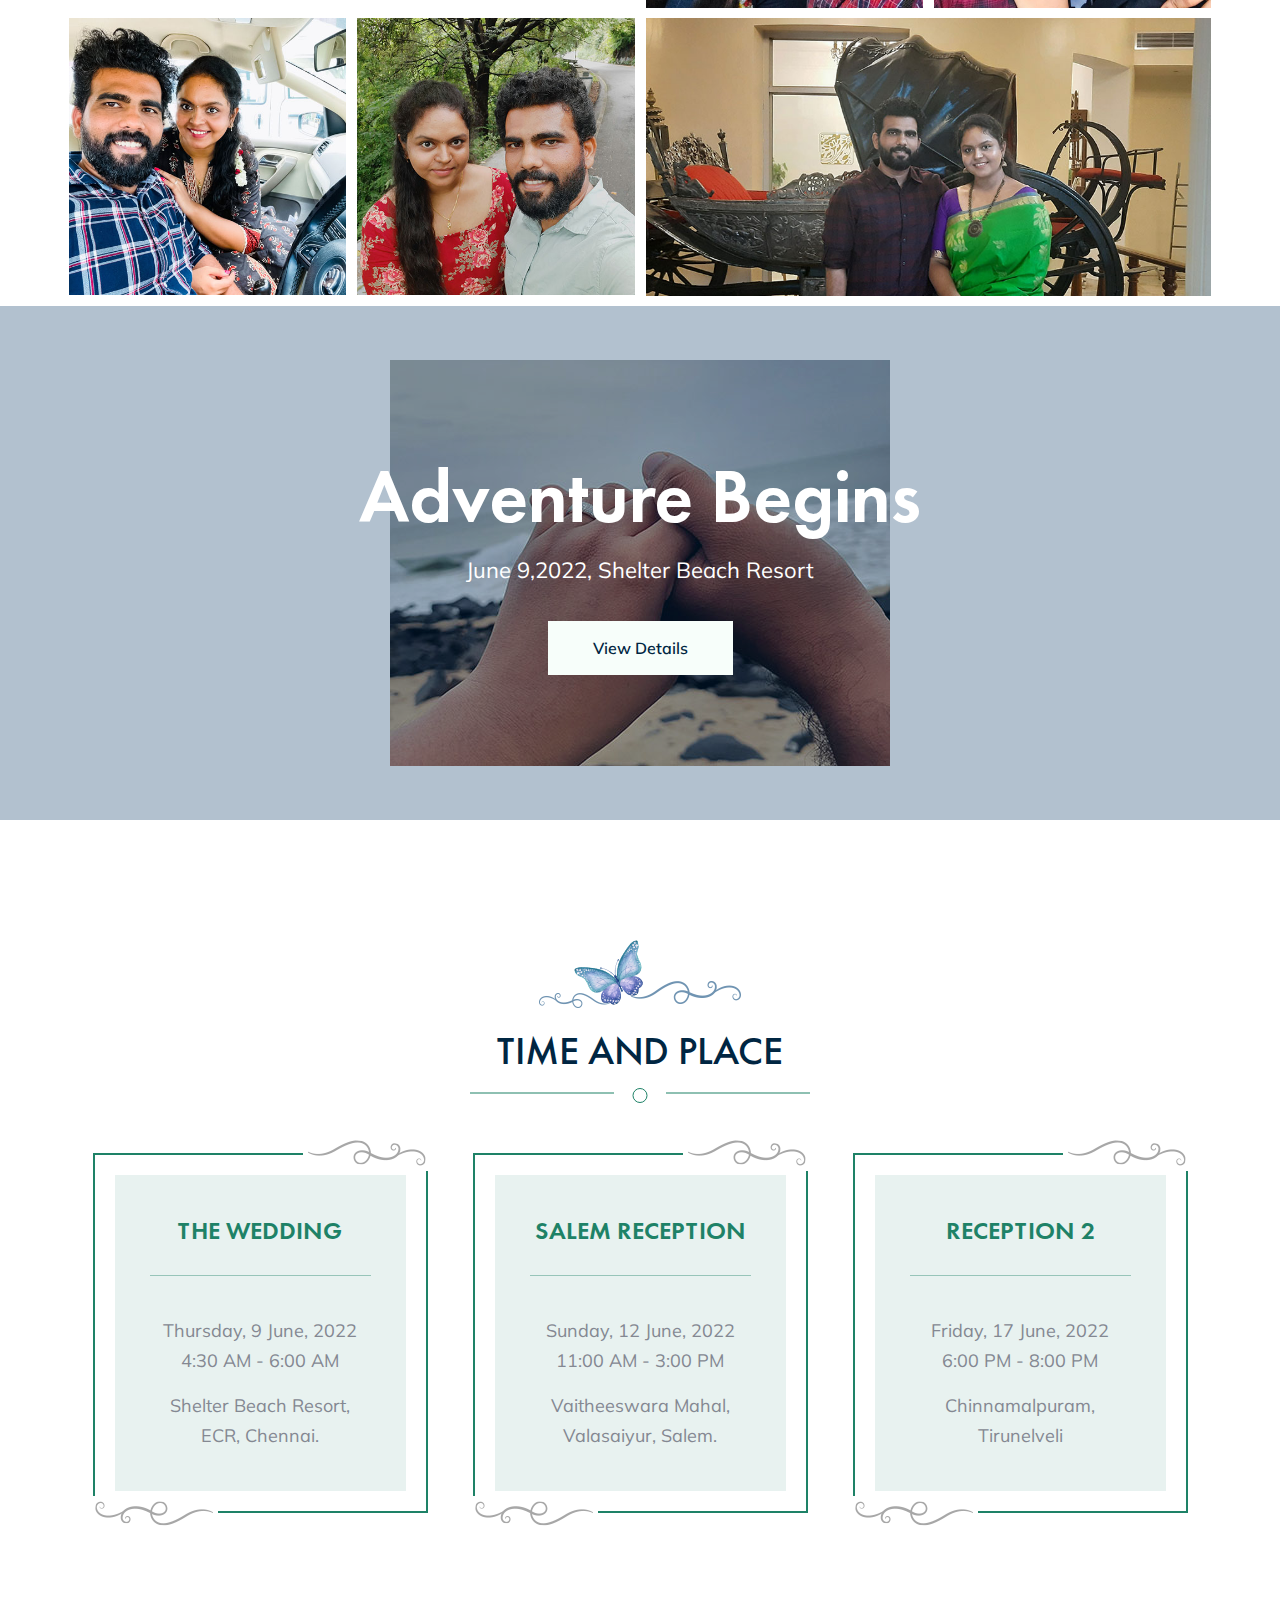
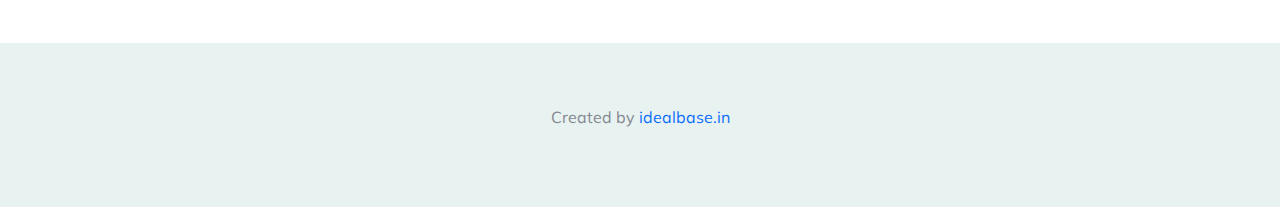
==== commit f2a4b481: "text change" ====
--- a/index.html
+++ b/index.html
@@ -251,8 +251,7 @@
                                         <span class="date">In early 2018</span>
                                         <p>Abi was looking for a web developer, and she found a creative, trust worthy
                                             guy named Vijay. And Vijay found a bold, beautiful, and truly passionate
-                                            Abi. They together co-started idealBase, a web development
-                                            platform. It was instant friendship, which grew as they shared a common
+                                            Abi. It was instant friendship, which grew as they shared a common
                                             vision and idea of their future.</p>
                                     </div>
                                 </div>
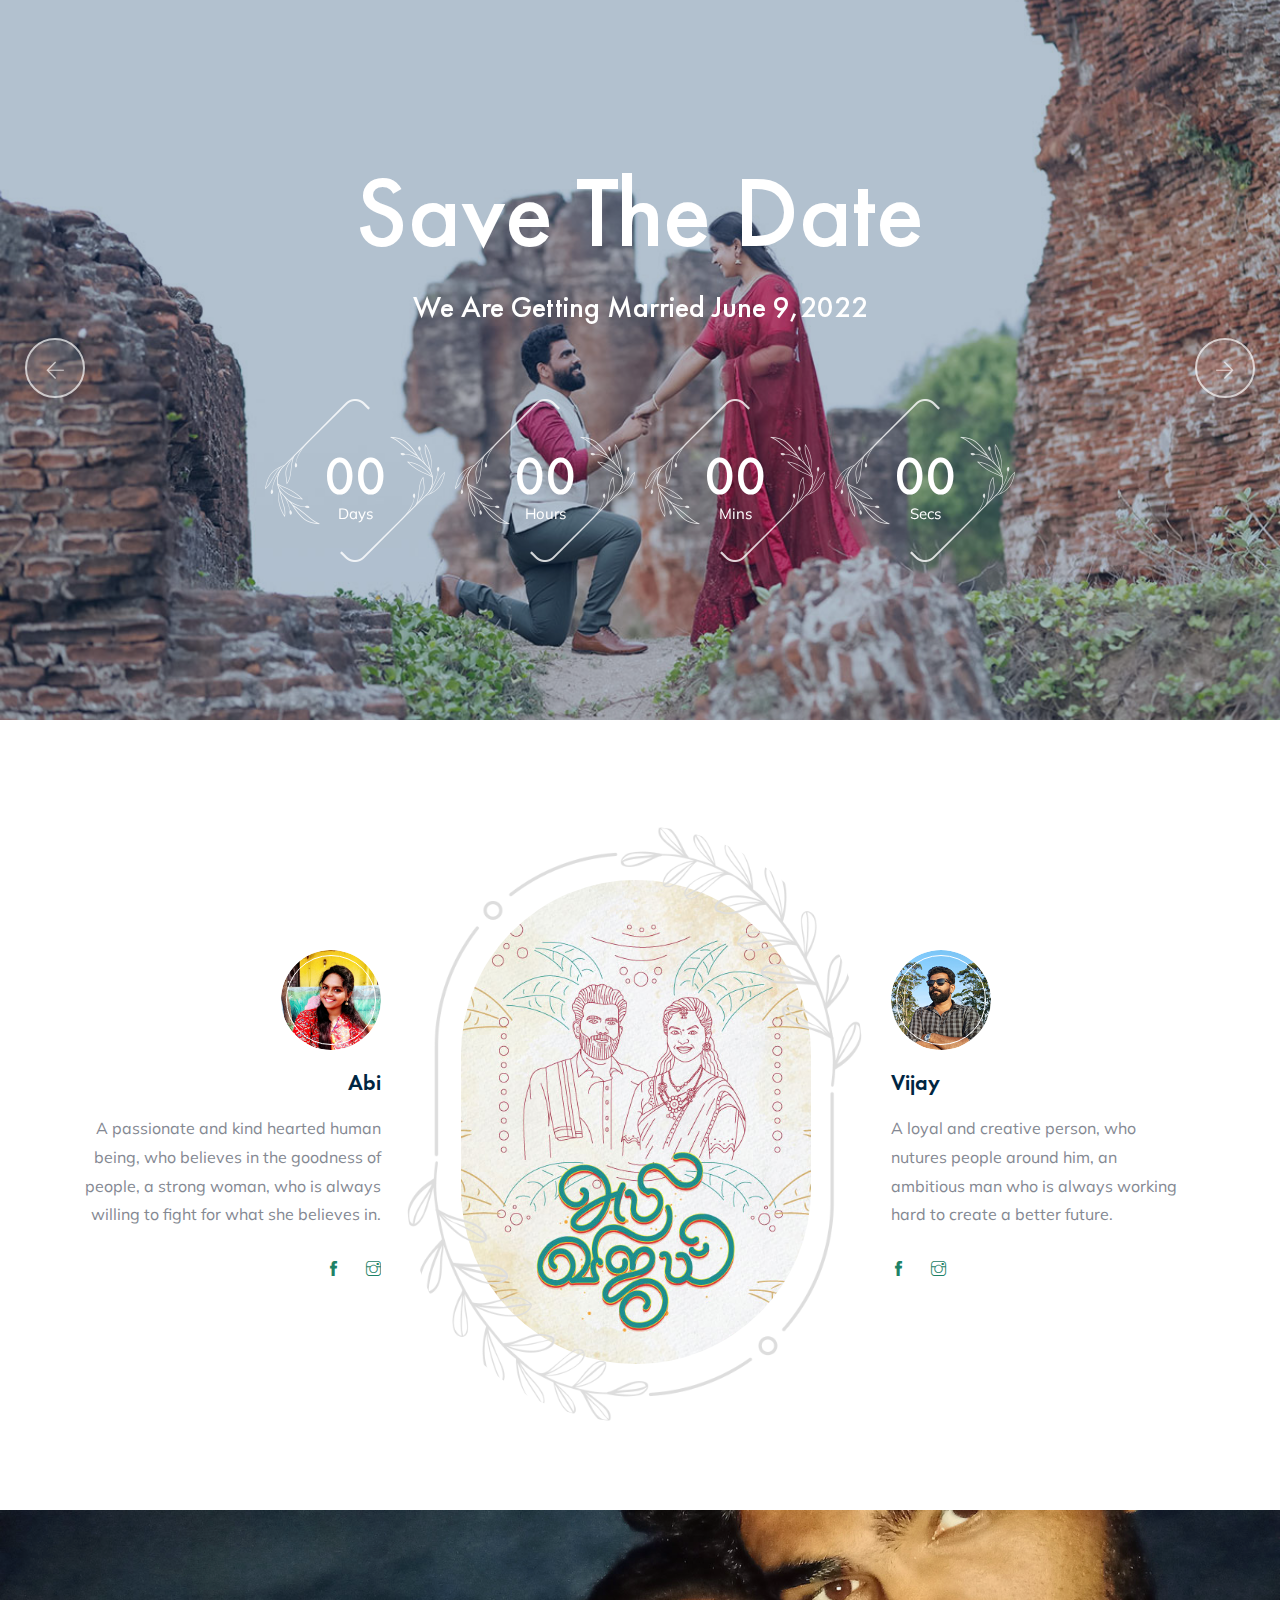
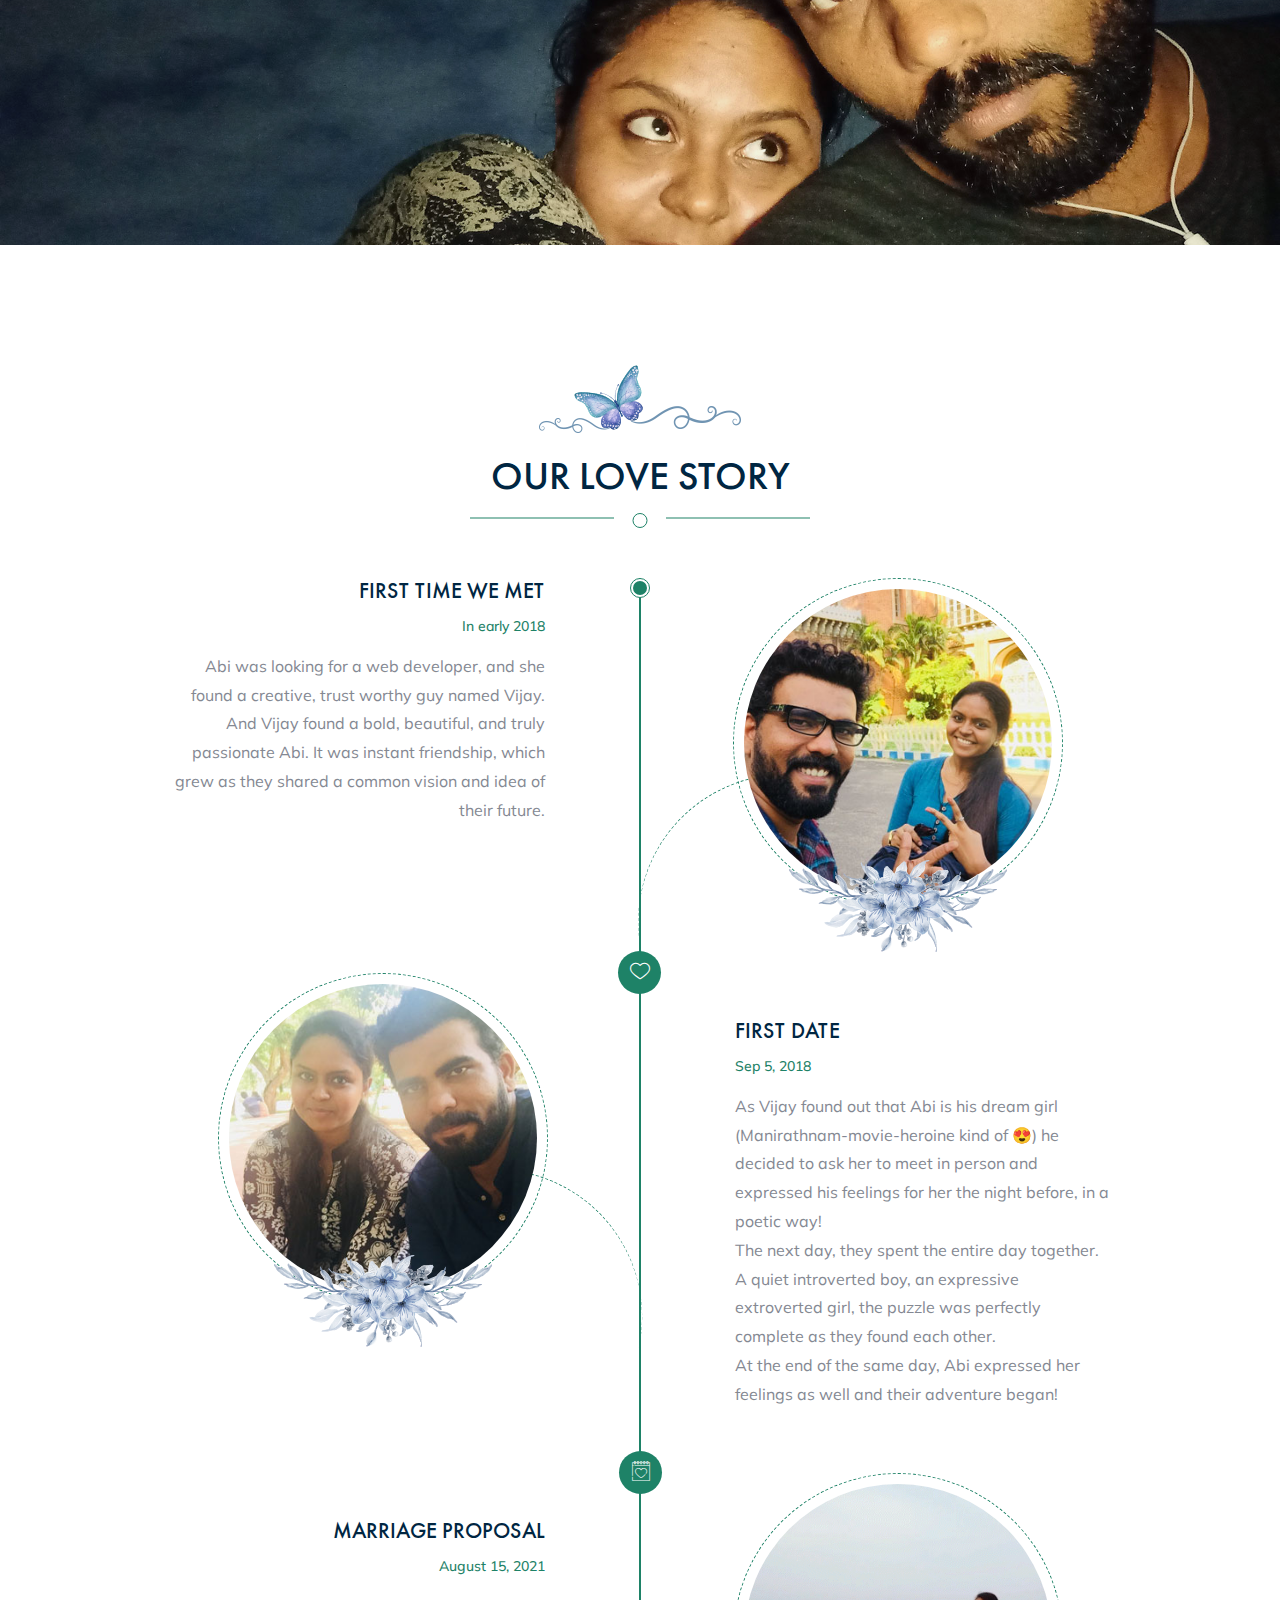
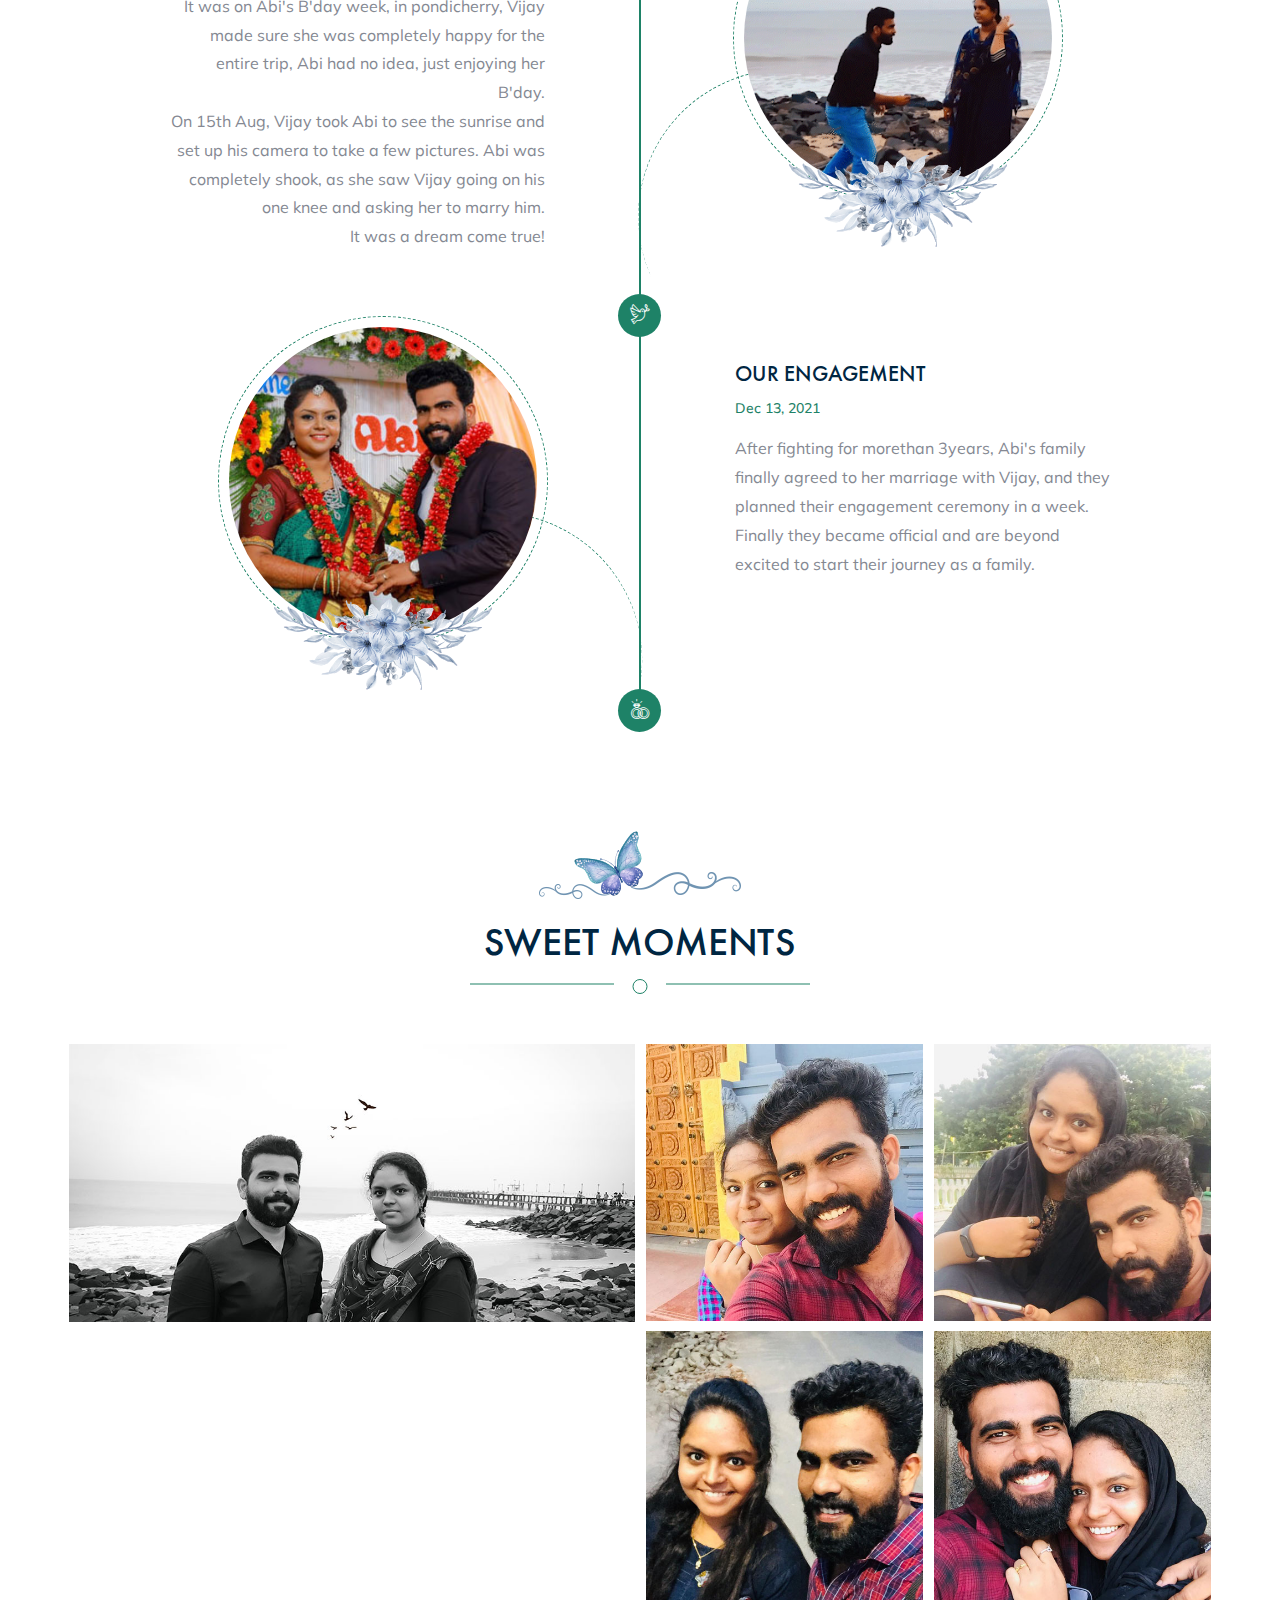
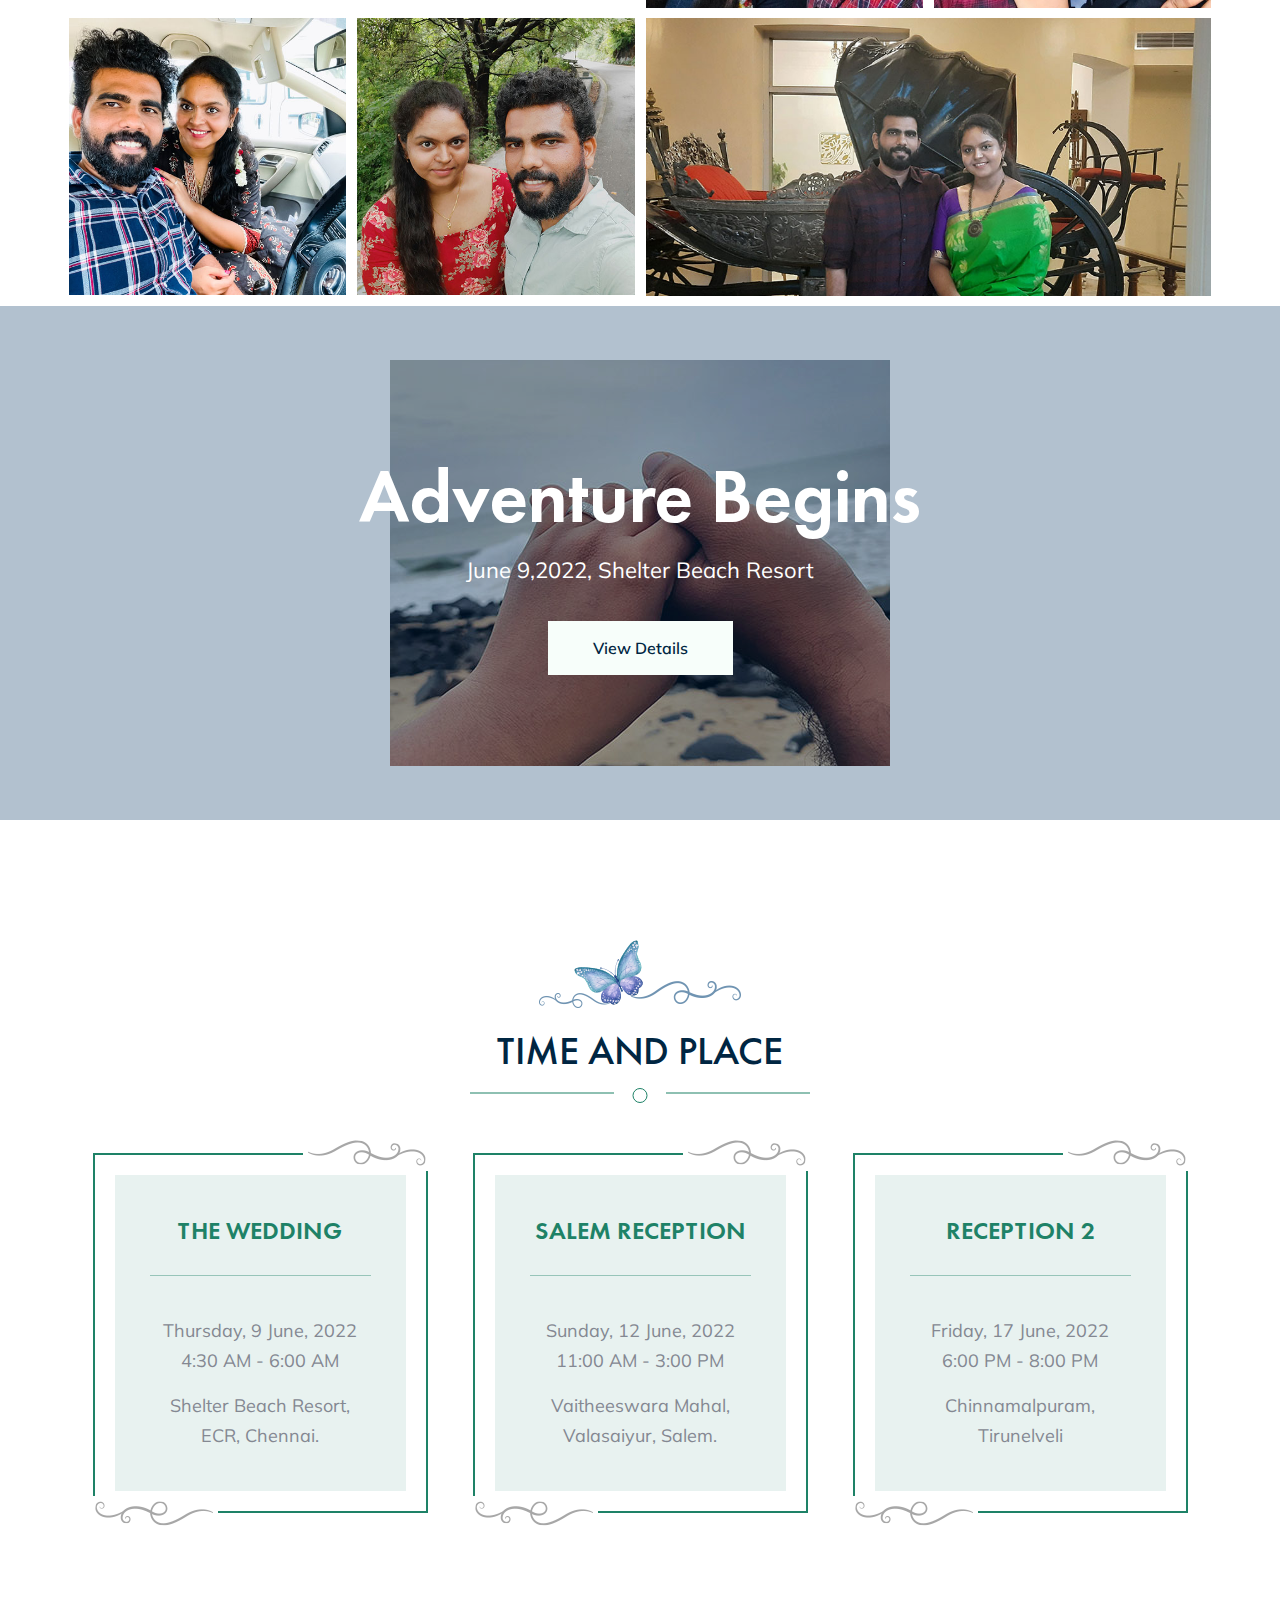
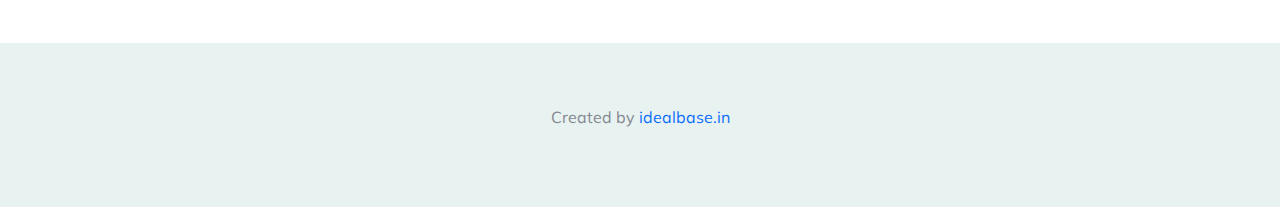
==== commit 70a7b183: "new images" ====
--- a/index.html
+++ b/index.html
@@ -148,10 +148,10 @@
                         </div>
                     </div>
 
-                    <!--  <div class="swiper-slide">
+                    <div class="swiper-slide">
                         <div class="slide-inner slide-bg-image" data-background="assets/images/slider/slide-9.jpg">
-                        </div> 
-                    </div>  -->
+                        </div>
+                    </div>
                 </div>
                 <!-- end swiper-wrapper -->
 
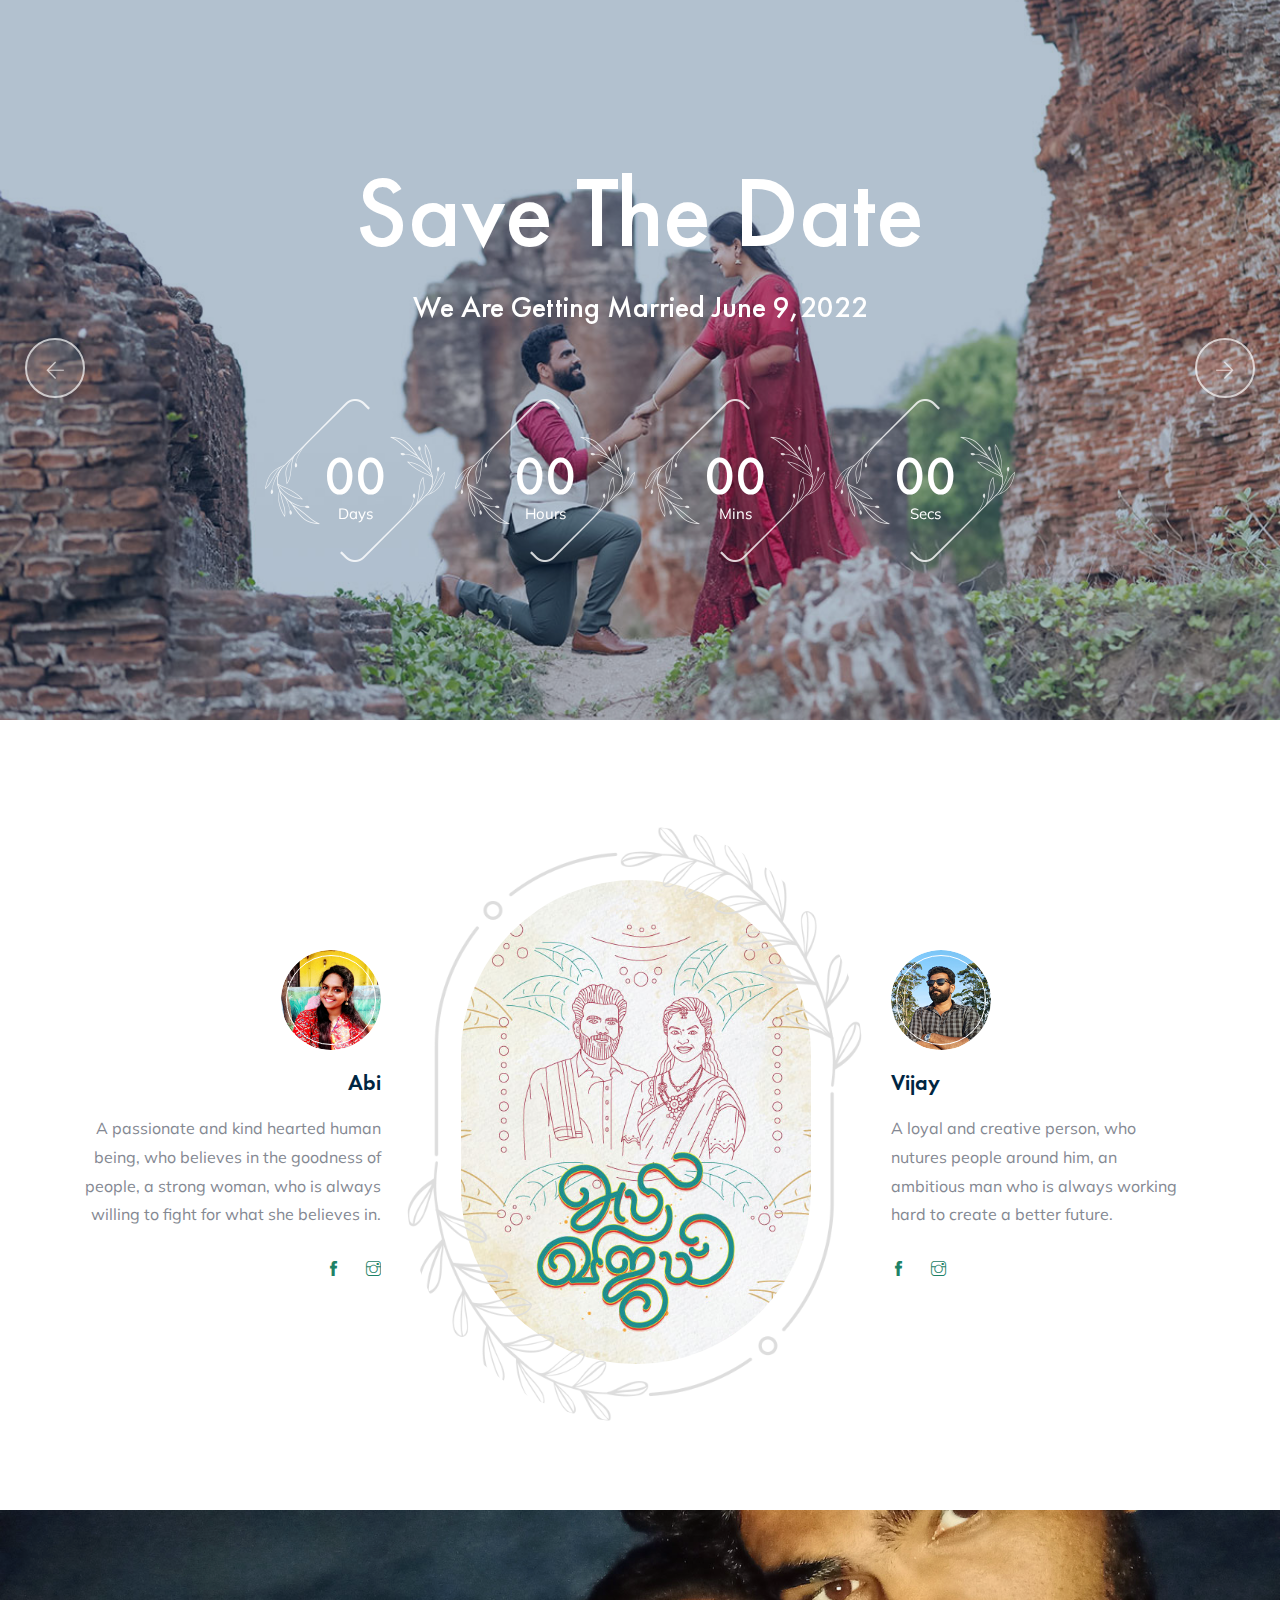
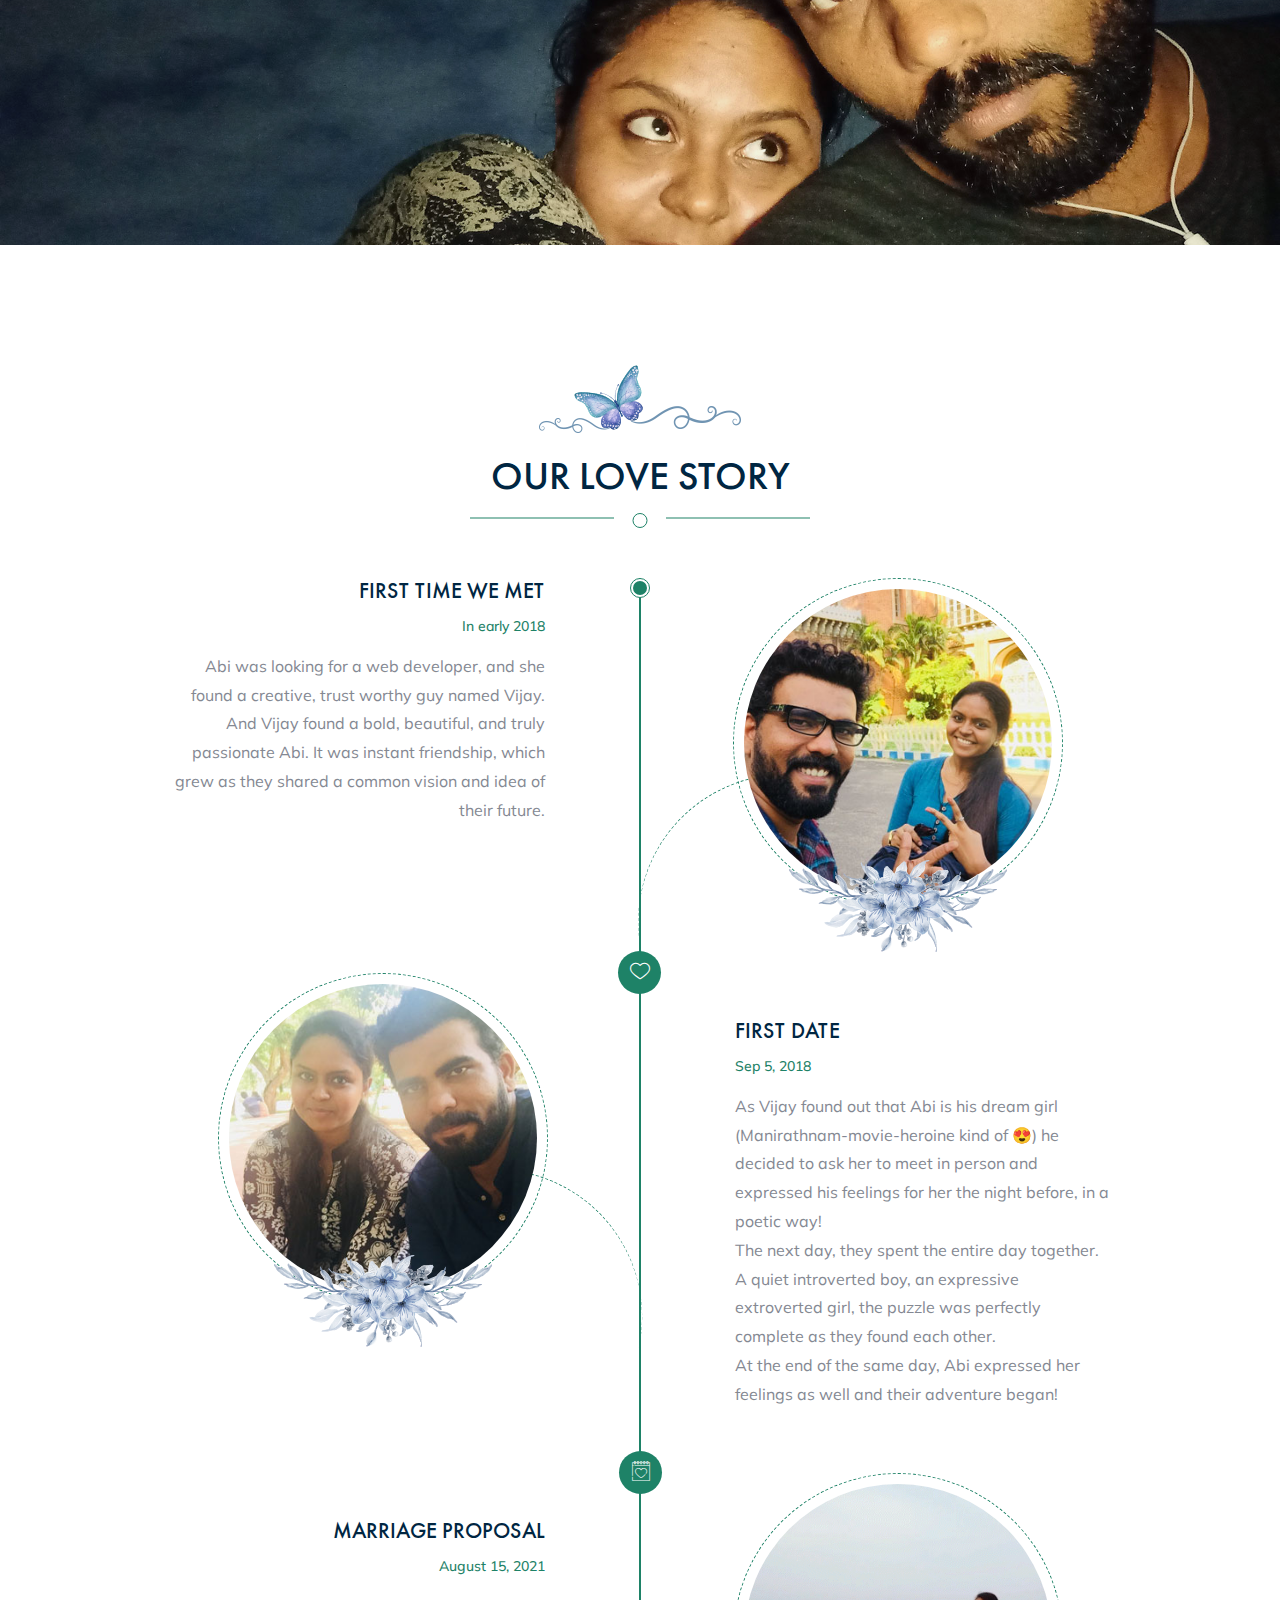
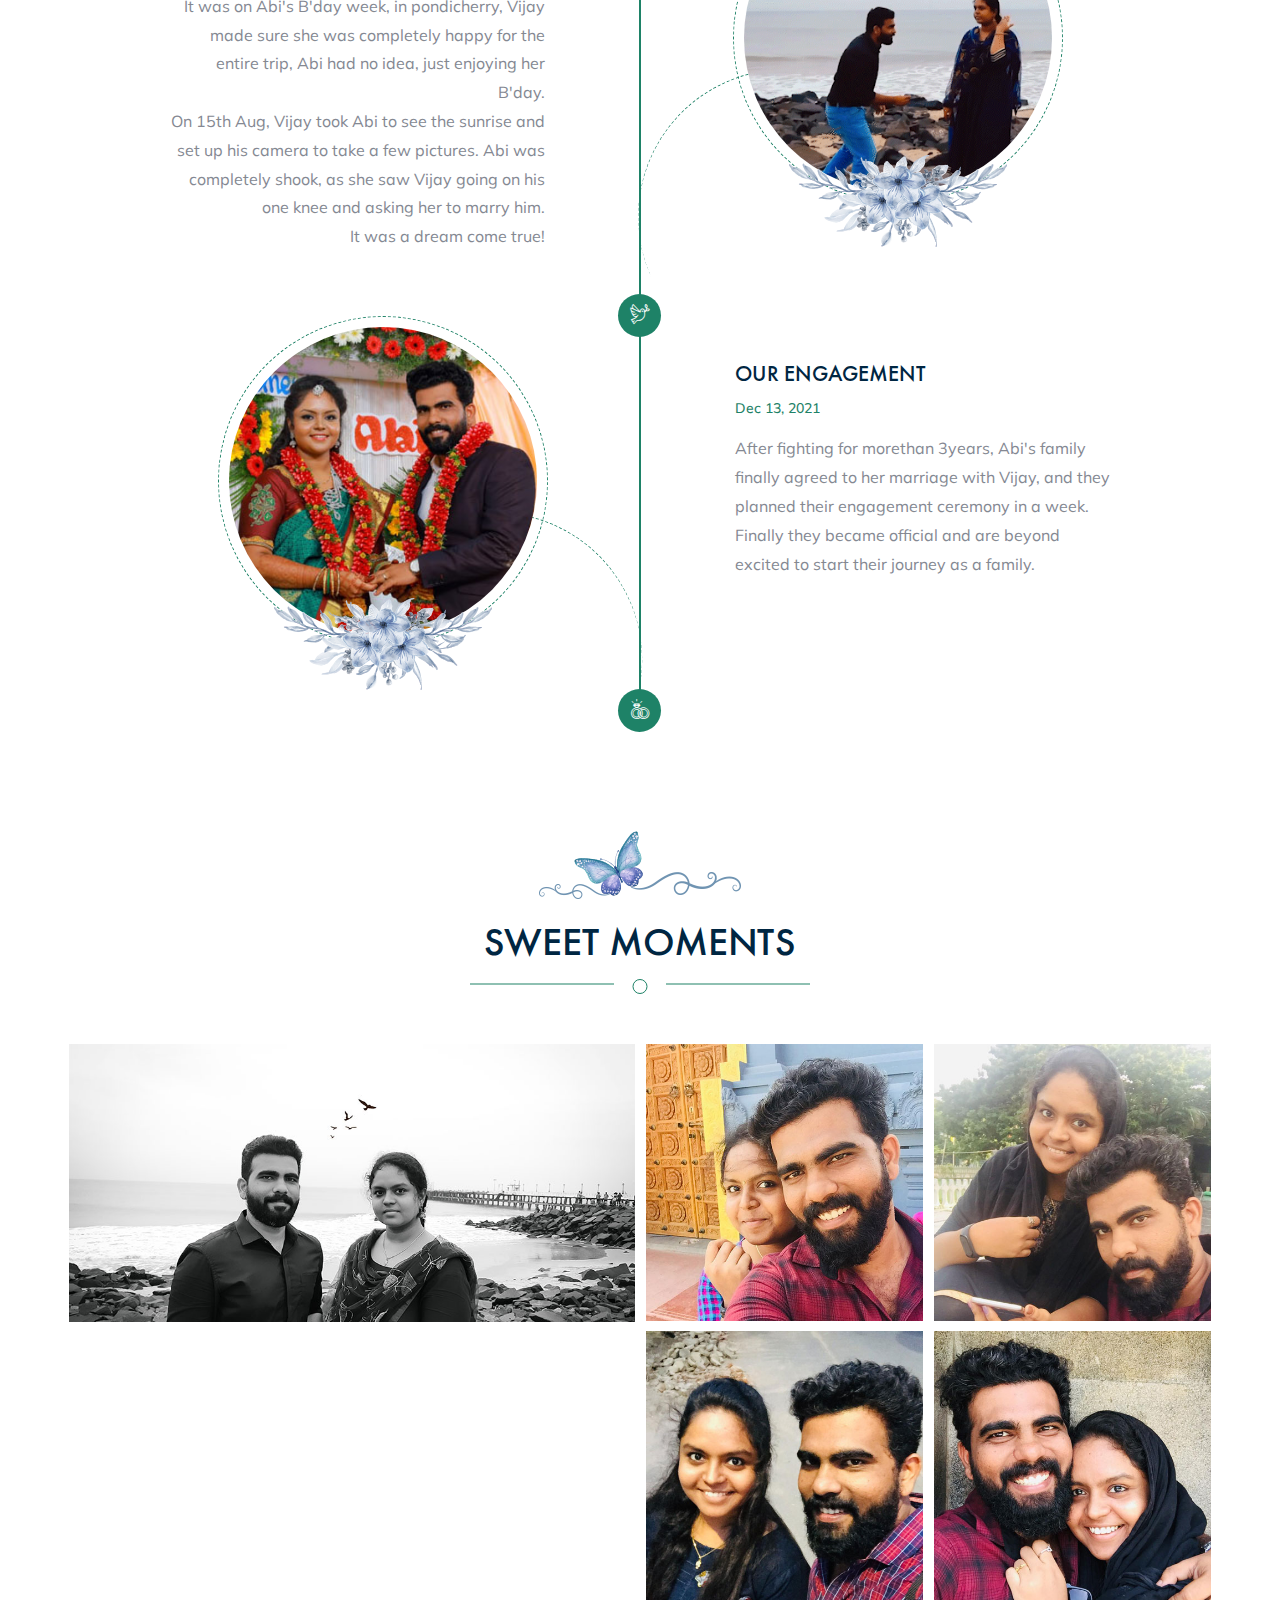
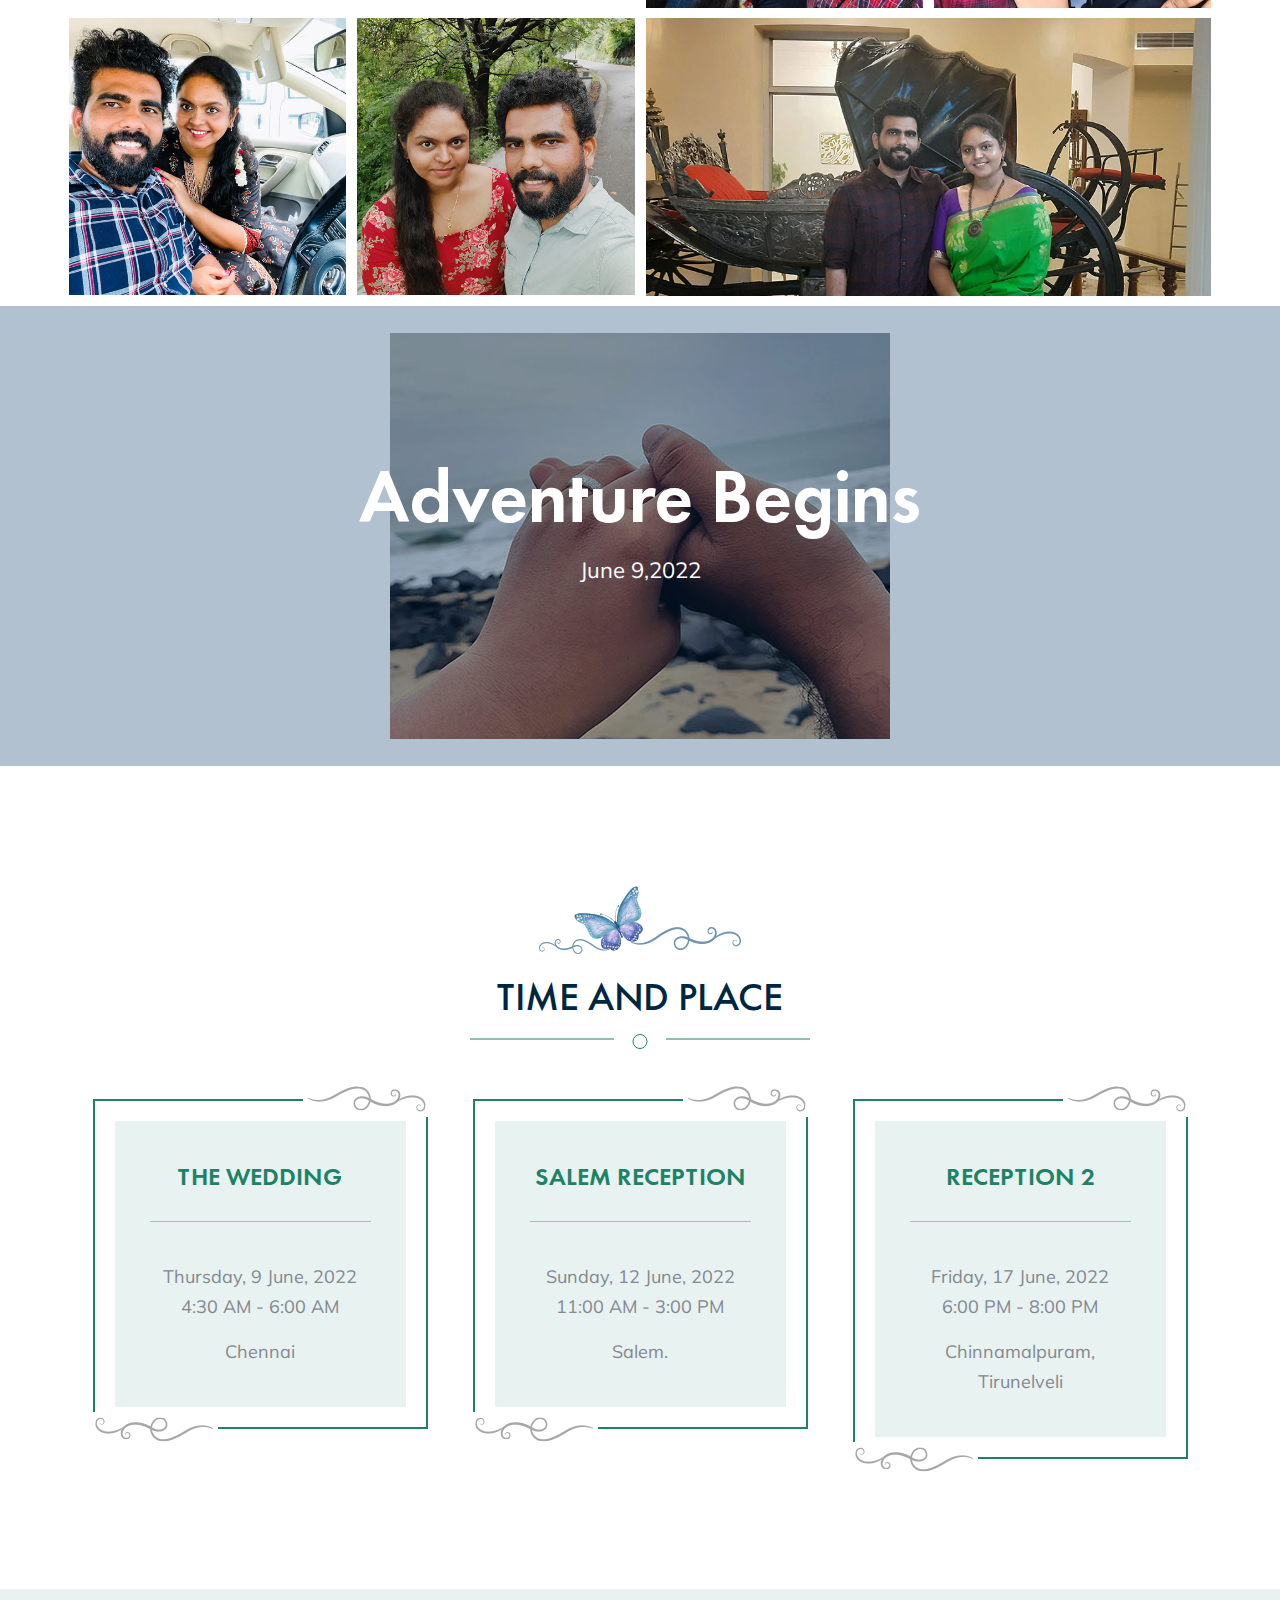
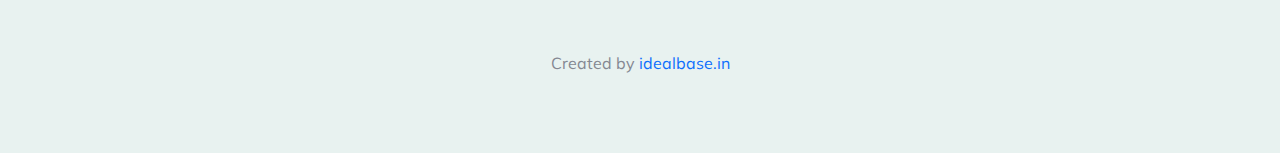
==== commit cedbda68: "Update index.html" ====
--- a/index.html
+++ b/index.html
@@ -573,9 +573,9 @@
             <div class="conatiner-fluid">
                 <div class="wpo-cta-item">
                     <h2>Adventure Begins</h2>
-                    <p>June 9,2022, Shelter Beach Resort</p>
+                    <p>June 9,2022</p>
                     <!-- <a class="theme-btn-s2" href="contact.html">View Details</a> -->
-                    <a class="theme-btn-s2" href="#">View Details</a>
+                    <!-- <a class="theme-btn-s2" href="#">View Details</a> -->
                 </div>
             </div>
         </div>
@@ -605,7 +605,7 @@
                                     <ul>
                                         <li>Thursday, 9 June, 2022 <br />
                                             4:30 AM - 6:00 AM</li>
-                                        <li>Shelter Beach Resort, ECR, Chennai.</li>
+                                        <li>Chennai</li>
                                         <!-- <li>Phone : +91 73582 30043</li> -->
 
                                         <!--  <li> <a class="popup-gmaps"
@@ -628,7 +628,7 @@
                                     <ul>
                                         <li>Sunday, 12 June, 2022 <br />
                                             11:00 AM - 3:00 PM</li>
-                                        <li>Vaitheeswara Mahal, Valasaiyur, Salem.</li>
+                                        <li>Salem.</li>
                                         <!-- <li>Phone : +91 9442184283, <br /> +91 9489850799</li> -->
 
 
